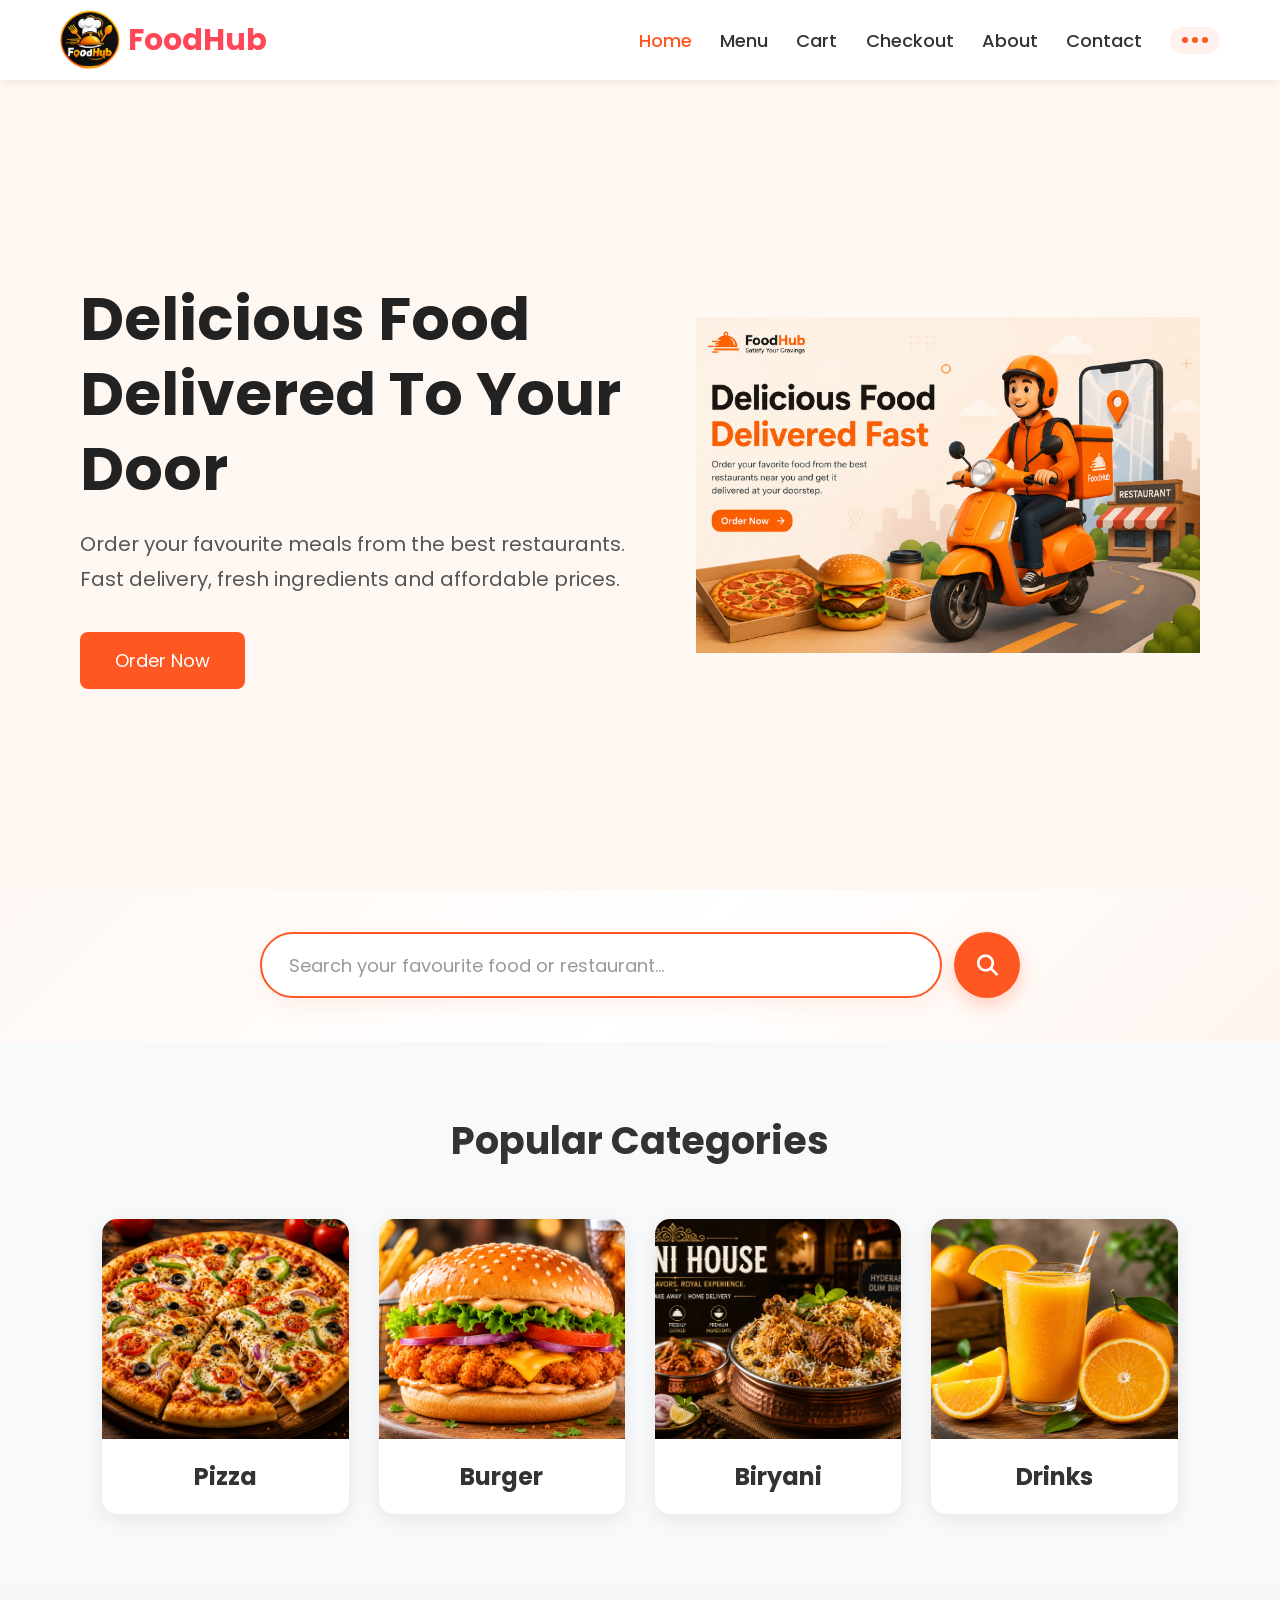
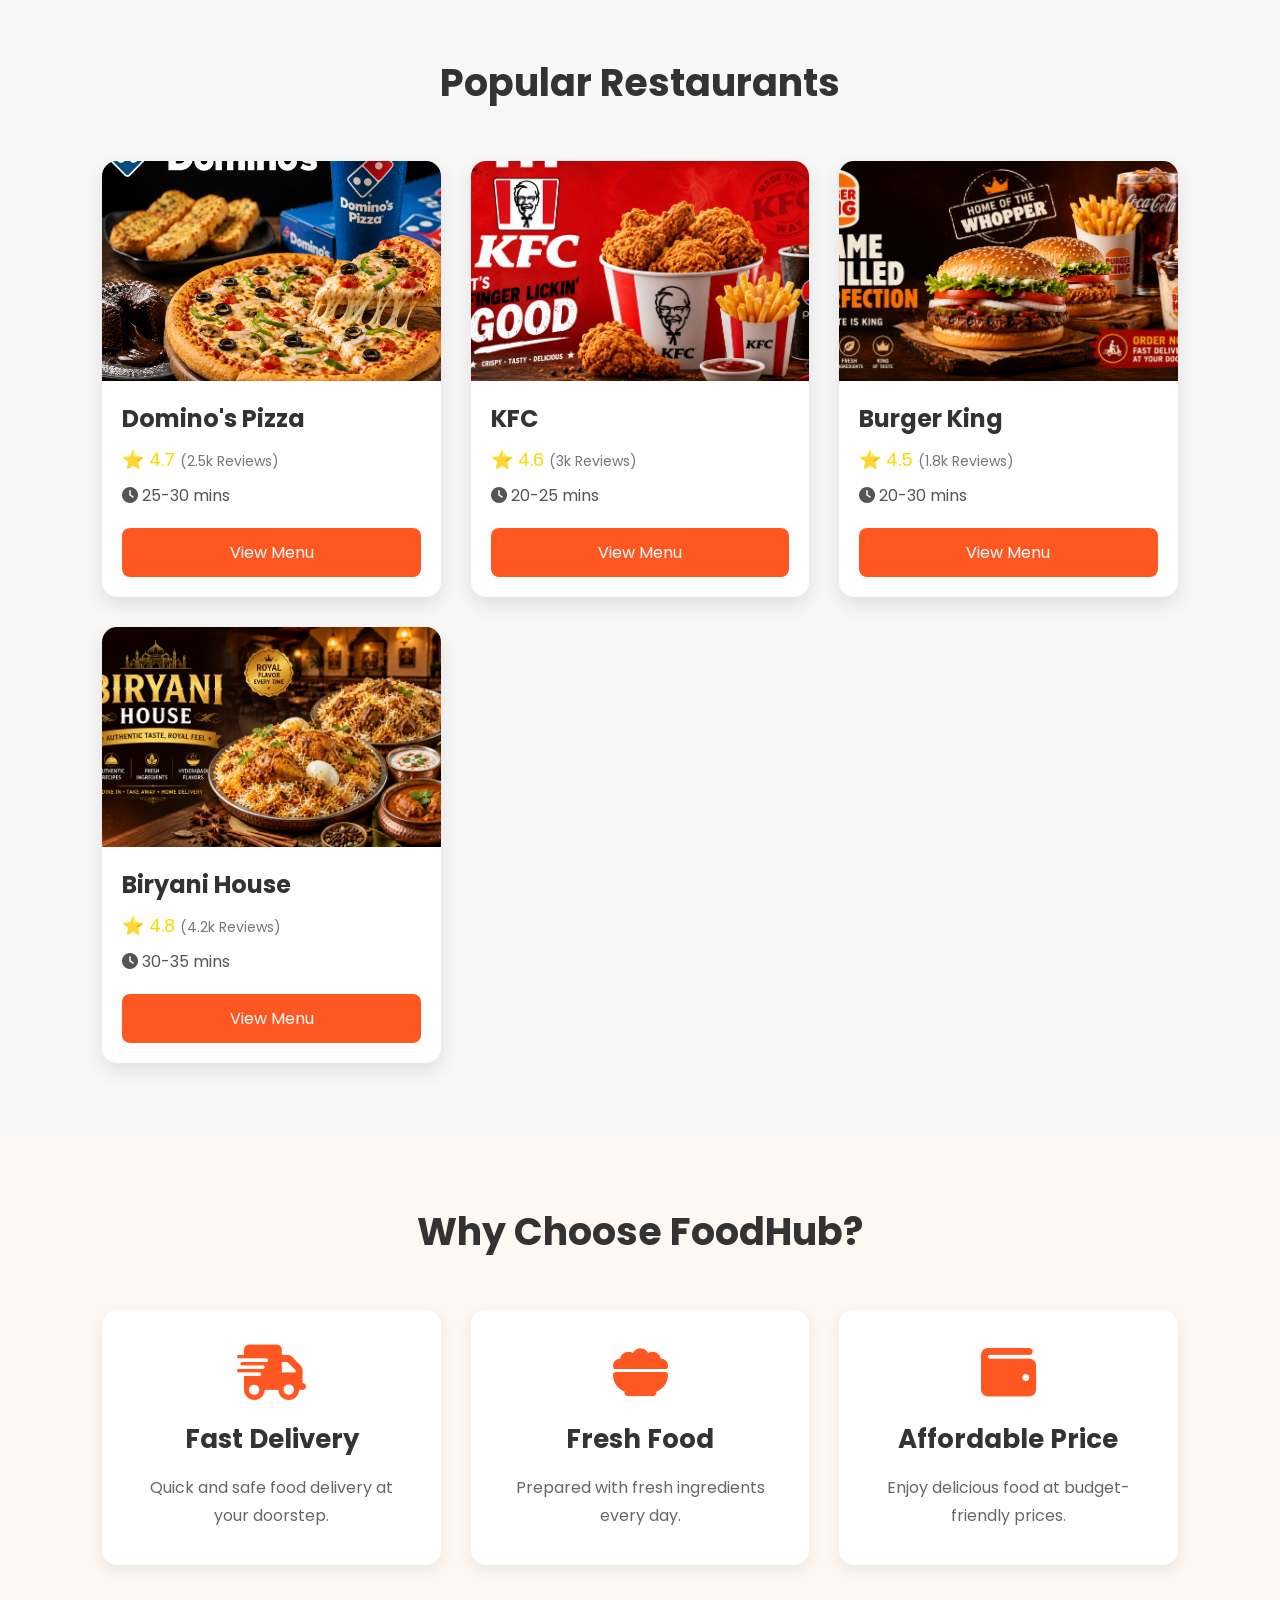
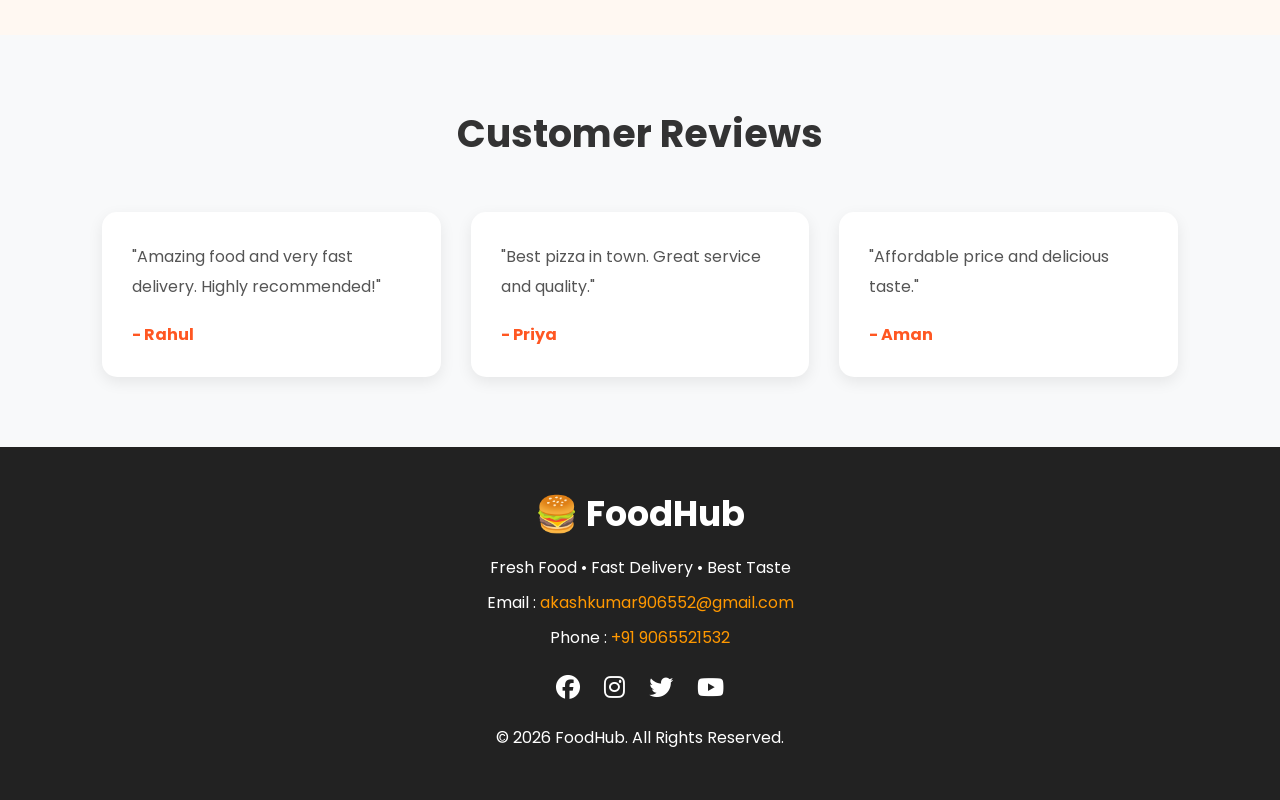
==== index.html @ b84cb470 "Update logo section in navbar with image and link" ====
<!DOCTYPE html>
<html lang="en">

<head>
    <link rel="icon" type="image/png" href="indexImage/foodhub.png">
    <meta charset="UTF-8">
    <meta name="viewport" content="width=device-width, initial-scale=1.0">
    <title>FoodHub | Food Booking Website</title>

    <!-- CSS -->
    <link rel="stylesheet" href="style.css">

    <!-- Font Awesome -->
    <link rel="stylesheet" href="https://cdnjs.cloudflare.com/ajax/libs/font-awesome/6.5.2/css/all.min.css">
</head>

<body>

    <!-- ================= NAVBAR ================= -->

    <header>

        <nav id="navbar" class="auth-pending" aria-busy="true">

             <div class="logo">
                <a href="index.html" style="display: flex; align-items: center; text-decoration: none; gap: 8px;">
                    <img src="indexImage/foodhub.png" alt="FoodHub Logo" style="height: 60px; width: auto;">
                    <h2 style="margin: 0; color: #ff4757;">FoodHub</h2>
                </a>
            </div>

            <ul class="nav-links">
                <li><a href="index.html" class="active">Home</a></li>
                <li><a href="menu.html">Menu</a></li>
                <li><a href="cart.html">Cart</a></li>
                <li><a href="checkout.html">Checkout</a></li>
                <li><a href="about.html">About</a></li>
                <li><a href="contact.html">Contact</a></li>
                <li id="nav-signup" class="auth-nav-item"><a href="signup.html" class="signup-btn">Signup</a></li>
                <li id="nav-login" class="auth-nav-item"><a href="login.html" class="login-btn">login</a></li>
                <li id="nav-profile" class="auth-nav-item" style="display: none;">
                    <a href="profile.html" class="nav-profile-icon">
                        <img src="https://cdn-icons-png.flaticon.com/512/3135/3135715.png" alt="User Profile">
                    </a>
                </li>
                <li class="auth-nav-loader" aria-label="Checking login status"><span></span><span></span><span></span></li>
            </ul>

        </nav>

    </header>

    <!-- ================= HERO SECTION ================= -->

    <section id="hero">

        <div class="hero-text">

            <h1>Delicious Food <br> Delivered To Your Door</h1>

            <p>
                Order your favourite meals from the best restaurants.
                Fast delivery, fresh ingredients and affordable prices.
            </p>

            <a href="menu.html" class="btn">Order Now</a>

        </div>

        <div class="hero-image">

            <img src="indexImage/hero.png" alt="Food Image">

        </div>

    </section>

    <!-- ================= SEARCH ================= -->

    <section class="menu-search home-menu-search">

        <div class="search-box home-search-box">

            <input type="text" id="searchBox" placeholder="Search your favourite food or restaurant..."
                autocomplete="off" aria-label="Search food or restaurant">

            <button id="searchBtn" type="button" aria-label="Search">
                <i class="fa-solid fa-search"></i>
            </button>

        </div>

        <div id="homeSearchResults" class="home-search-results" aria-live="polite"></div>

    </section>

    <!-- ================= CATEGORIES ================= -->

    <section id="category">

        <h2>Popular Categories</h2>

        <div class="category-container">

            <div class="card">
                <img src="indexImage/pizza.png" alt="pizza image">
                <h3>Pizza</h3>
            </div>

            <div class="card">
                <img src="indexImage/burger.png" alt="">
                <h3>Burger</h3>
            </div>

            <div class="card">
                <img src="indexImage/resbiryani.png" alt="biryani">
                <h3>Biryani</h3>
            </div>

            <div class="card">
                <img src="indexImage/juice.png" alt="juice image">
                <h3>Drinks</h3>
            </div>

        </div>

    </section>

    <!-- ================= POPULAR RESTAURANTS ================= -->

    <!-- ================= POPULAR RESTAURANTS ================= -->

    <section id="restaurants">

        <h2>Popular Restaurants</h2>

        <div class="restaurant-container">

            <!-- Restaurant 1 -->
            <div class="restaurant-card">

                <img src="indexImage/dominos-resturent.png" alt="Domino's Pizza">

                <div class="restaurant-info">

                    <h3>Domino's Pizza</h3>

                    <p class="rating">
                        ⭐ 4.7 <span>(2.5k Reviews)</span>
                    </p>

                    <p class="time">
                        <i class="fa-solid fa-clock"></i>
                        25-30 mins
                    </p>

                    <button onclick="location.href='dominos.html'">
                        View Menu
                    </button>

                </div>

            </div>

            <!-- Restaurant 2 -->
            <div class="restaurant-card">

                <img src="kfc/kfc-banner.png" alt="KFC">

                <div class="restaurant-info">

                    <h3>KFC</h3>

                    <p class="rating">
                        ⭐ 4.6 <span>(3k Reviews)</span>
                    </p>

                    <p class="time">
                        <i class="fa-solid fa-clock"></i>
                        20-25 mins
                    </p>

                    <button onclick="location.href='kfc.html'">
                        View Menu
                    </button>

                </div>

            </div>

            <!-- Restaurant 3 -->
            <div class="restaurant-card">

                <img src="burgerking/burgerKing-banner.png" alt="Burger King">

                <div class="restaurant-info">

                    <h3>Burger King</h3>

                    <p class="rating">
                        ⭐ 4.5 <span>(1.8k Reviews)</span>
                    </p>

                    <p class="time">
                        <i class="fa-solid fa-clock"></i>
                        20-30 mins
                    </p>

                    <button onclick="location.href='burgerking.html'">
                        View Menu
                    </button>

                </div>

            </div>

            <!-- Restaurant 4 -->
            <div class="restaurant-card">

                <img src="biryanihouse/biryani-banner.png" alt="Biryani House">

                <div class="restaurant-info">

                    <h3>Biryani House</h3>

                    <p class="rating">
                        ⭐ 4.8 <span>(4.2k Reviews)</span>
                    </p>

                    <p class="time">
                        <i class="fa-solid fa-clock"></i>
                        30-35 mins
                    </p>

                    <button onclick="location.href='biryani.html'">
                        View Menu
                    </button>

                </div>

            </div>

        </div>

    </section>
    <!-- ================= WHY CHOOSE US ================= -->

    <section id="why-us">

        <h2>Why Choose FoodHub?</h2>

        <div class="why-container">

            <div class="why-box">

                <i class="fa-solid fa-truck-fast"></i>

                <h3>Fast Delivery</h3>

                <p>Quick and safe food delivery at your doorstep.</p>

            </div>

            <div class="why-box">

                <i class="fa-solid fa-bowl-food"></i>

                <h3>Fresh Food</h3>

                <p>Prepared with fresh ingredients every day.</p>

            </div>

            <div class="why-box">

                <i class="fa-solid fa-wallet"></i>

                <h3>Affordable Price</h3>

                <p>Enjoy delicious food at budget-friendly prices.</p>

            </div>

        </div>

    </section>

    <!-- ================= REVIEWS ================= -->

    <section id="reviews">

        <h2>Customer Reviews</h2>

        <div class="review-container">

            <div class="review">

                <p>
                    "Amazing food and very fast delivery.
                    Highly recommended!"
                </p>

                <h4>- Rahul</h4>

            </div>

            <div class="review">

                <p>
                    "Best pizza in town. Great service and quality."
                </p>

                <h4>- Priya</h4>

            </div>

            <div class="review">

                <p>
                    "Affordable price and delicious taste."
                </p>

                <h4>- Aman</h4>

            </div>

        </div>

    </section>

    <!-- ================= FOOTER ================= -->

    <footer>

        <div class="footer-content">

            <h2>🍔 FoodHub</h2>

            <p>Fresh Food • Fast Delivery • Best Taste</p>

            <p>
                Email :
                <a href="mailto:akashkumar906552@gmail.com">
                    akashkumar906552@gmail.com
                </a>
            </p>

            <p>
                Phone :
                <a href="tel:+919065521532">
                    +91 9065521532
                </a>
            </p>

            <div class="social">

                <a href="#"><i class="fab fa-facebook"></i></a>

                <a href="#"><i class="fab fa-instagram"></i></a>

                <a href="#"><i class="fab fa-twitter"></i></a>

                <a href="#"><i class="fab fa-youtube"></i></a>

            </div>

            <p>© 2026 FoodHub. All Rights Reserved.</p>

        </div>

    </footer>

    <script src="toast.js"></script>
    <script type="module" src="cart-manager.js"></script>
    <script src="script.js"></script>
    <script type="module" src="navbar.js"></script>

    <script src="bottom-nav.js"></script>
</body>

</html>
---- style.css ----
/* part1 */

/* ===========================
   GOOGLE FONT
=========================== */

@import url('https://fonts.googleapis.com/css2?family=Poppins:wght@300;400;500;600;700&display=swap');

/* ===========================
   RESET
=========================== */

*{
    margin:0;
    padding:0;
    box-sizing:border-box;
    font-family:'Poppins',sans-serif;
}

html{
    scroll-behavior:smooth;
}

body{
    background:#f8f9fa;
    color:#333;
}

/* ===========================
   LINKS
=========================== */

a{
    text-decoration:none;
    color:inherit;
}

ul{
    list-style:none;
}

/* ===========================
   NAVBAR
=========================== */

#navbar{
    width:100%;
    height:80px;
    background:#ffffff;
    display:flex;
    justify-content:space-between;
    align-items:center;
    padding:0 60px;
    box-shadow:0 2px 10px rgba(0,0,0,.08);
    position:sticky;
    top:0;
    z-index:999;
}

/* Prevent Login/Signup from flashing before Firebase restores the user session. */
#navbar.auth-pending .auth-nav-item{
    display:none;
}

.auth-nav-loader {
    display: none;
    align-items: center;
    gap: 4px;
    min-width: 45px;
    padding: 10px 12px;
    border-radius: 999px;
    background: #fff1eb;
}

#navbar.auth-pending .auth-nav-loader { display: flex; }

.auth-nav-loader span {
    width: 6px;
    height: 6px;
    border-radius: 50%;
    background: #ff5722;
    animation: loadingDot 1s infinite ease-in-out;
}

.auth-nav-loader span:nth-child(2) { animation-delay: .15s; }
.auth-nav-loader span:nth-child(3) { animation-delay: .3s; }

@keyframes loadingDot {
    0%, 100% { transform: translateY(0); opacity: .45; }
    50% { transform: translateY(-4px); opacity: 1; }
}

.logo h2{
    color:#ff5722;
    font-size:30px;
}

.nav-links{
    display:flex;
    gap:35px;
}

.nav-links li a{
    color:#333;
    font-size:18px;
    font-weight:500;
    transition:.3s;
}

.nav-links li a:hover,
.nav-links li a.active{
    color:#ff5722;
}

/* ===========================
   HERO SECTION
=========================== */

#hero{
    width:100%;
    min-height:90vh;
    display:flex;
    justify-content:space-between;
    align-items:center;
    padding:80px;
    background:#fff8f2;
}

.hero-text{
    width:50%;
}

.hero-text h1{
    font-size:60px;
    line-height:75px;
    color:#222;
    margin-bottom:20px;
}

.hero-text p{
    font-size:20px;
    color:#555;
    line-height:35px;
    margin-bottom:35px;
}

.btn{
display:inline-block;
background:#ff5722;
color:#fff;
padding:15px 35px;
border-radius:8px;
font-size:18px;
transition:.3s;
}

.btn:hover{
background:#e64a19;
transform:translateY(-2px);
}

.hero-image{
width:45%;
text-align:center;
}

.hero-image img{
    width:100%;
    max-width:550px;
}

/* ===========================
   SEARCH
=========================== */

.home-search-results {
    width: min(94%, 980px);
    margin: 20px auto 0;
    display: grid;
    grid-template-columns: repeat(auto-fit, minmax(220px, 1fr));
    gap: 16px;
    text-align: left;
}

.home-search-result {
    display: flex;
    align-items: center;
    min-height: 112px;
    gap: 14px;
    padding: 12px;
    background: #fff;
    border: 1px solid #f1e4df;
    border-radius: 16px;
    color: #222;
    text-decoration: none;
    box-shadow: 0 8px 22px rgba(61, 32, 21, 0.08);
    transition: transform 0.25s ease, box-shadow 0.25s ease, border-color 0.25s ease;
}

.home-search-result:hover { border-color: #ff5722; transform: translateY(-4px); box-shadow: 0 14px 28px rgba(255, 87, 34, 0.16); }

.search-result-image {
    width: 84px;
    height: 84px;
    flex: 0 0 84px;
    overflow: hidden;
    border-radius: 13px;
    background: #fff2ed;
}

.home-search-result img {
    width: 100%;
    height: 100%;
    object-fit: cover;
    transition: transform 0.25s ease;
}

.home-search-result:hover img { transform: scale(1.08); }
.home-search-result span { display: grid; gap: 5px; min-width: 0; }
.home-search-result small { color: #e64a19; font-size: 12px; font-weight: 700; text-transform: uppercase; letter-spacing: 0.4px; }
.home-search-result strong { font-size: 17px; }
.home-search-result em { color: #777; font-size: 13px; font-style: normal; }
.home-search-result em i { color: #ff5722; margin-left: 3px; }
.no-search-result { grid-column: 1 / -1; padding: 22px; color: #777; text-align: center; background: #fff; border-radius: 14px; box-shadow: 0 8px 22px rgba(61, 32, 21, 0.08); }

@media (max-width: 700px) {
    .home-search-results { grid-template-columns: 1fr; }
}

/* ===========================
   CATEGORY
=========================== */

#category{
    padding:70px 8%;
}

#category h2{
    text-align:center;
    font-size:38px;
    margin-bottom:50px;
}

.category-container{
    display:grid;
    grid-template-columns:repeat(auto-fit,minmax(220px,1fr));
    gap:30px;
}

.card{
    background:#fff;
    border-radius:15px;
    overflow:hidden;
    text-align:center;
    box-shadow:0 5px 20px rgba(0,0,0,.08);
    transition:.3s;
}

.card:hover{
    transform:translateY(-10px);
}

.card img{
    width:100%;
    height:220px;
    object-fit:cover;
}

.card h3{
    padding:20px;
    font-size:24px;
}


/* ===========================
   WHY CHOOSE US
=========================== */

#why-us{
    padding:70px 8%;
    background:#fff8f2;
}

#why-us h2{
    text-align:center;
    font-size:38px;
    margin-bottom:50px;
}

.why-container{
    display:grid;
    grid-template-columns:repeat(auto-fit,minmax(250px,1fr));
    gap:30px;
}

.why-box{
    background:#fff;
    padding:35px;
    border-radius:15px;
    text-align:center;
    box-shadow:0 5px 15px rgba(0,0,0,.08);
}

.why-box i{
    font-size:55px;
    color:#ff5722;
    margin-bottom:20px;
}

.why-box h3{
    margin-bottom:15px;
    font-size:26px;
}

.why-box p{
    color:#666;
    line-height:28px;
}

/* ===========================
   REVIEWS
=========================== */

#reviews{
    padding:70px 8%;
}

#reviews h2{
    text-align:center;
    font-size:38px;
    margin-bottom:50px;
}

.review-container{
    display:grid;
    grid-template-columns:repeat(auto-fit,minmax(280px,1fr));
    gap:30px;
}

.review{
    background:#fff;
    padding:30px;
    border-radius:15px;
    box-shadow:0 5px 15px rgba(0,0,0,.08);
}

.review p{
    line-height:30px;
    color:#555;
}

.review h4{
    margin-top:20px;
    color:#ff5722;
}

/* ===========================
   FOOTER
=========================== */

footer{
    background:#222;
    color:#fff;
    padding:40px 20px;
    text-align:center;
}

.footer-content h2{
    font-size:35px;
    margin-bottom:15px;
}

.footer-content p{
    margin:10px 0;
}

.footer-content a{
    color:#ff9800;
}

.social{
    margin:20px 0;
}

.social a{
    margin:0 10px;
    font-size:24px;
    color:#fff;
    transition:.3s;
}

.social a:hover{
color:#ff5722;
transform:scale(1.1);
}

/* part2 */

/* ===================================================
   PART 2 CSS
   MENU PAGE + CART PAGE
===================================================*/





/* ===========================
   CART HEADER
=========================== */

.cart-header{
    padding:80px 20px;
    background:#fff3e0;
    text-align:center;
}

.cart-header h1{
    font-size:45px;
    color:#ff5722;
}

.cart-header p{
    margin-top:15px;
    font-size:18px;
    color:#555;
}

/* ===========================
   CART TABLE
=========================== */

.cart-section{
    padding:60px 8%;
    overflow-x:auto;
}

table{
    width:100%;
    border-collapse:collapse;
    background:#fff;
    box-shadow:0 5px 15px rgba(0,0,0,.1);
}

table th{
    background:#ff5722;
    color:#fff;
    padding:18px;
    font-size:18px;
}

table td{
    padding:18px;
    text-align:center;
    border-bottom:1px solid #ddd;
}

table input{
    width:70px;
    padding:8px;
    text-align:center;
}

table button{
    padding:8px 18px;
    border:none;
    background:red;
    color:#fff;
    border-radius:5px;
    cursor:pointer;
}

table button:hover{
background:#cc0000;
transform:scale(1.03);
}

/* ===========================
   BILL SUMMARY
=========================== */

.bill-summary{
    width:400px;
    max-width:90%;
    margin:40px auto;
    background:#fff;
    padding:30px;
    border-radius:12px;
    box-shadow:0 5px 15px rgba(0,0,0,.1);
}

.bill-summary h2{
    text-align:center;
    margin-bottom:20px;
    color:#ff5722;
}

.bill-summary p{
    display:flex;
    justify-content:space-between;
    margin:15px 0;
    font-size:18px;
}

.bill-summary h3{
    margin:20px 0;
    text-align:center;
    color:#222;
}

.checkout-btn{
    width:100%;
    padding:15px;
    border:none;
    background:#28a745;
    color:#fff;
    border-radius:8px;
    font-size:18px;
    cursor:pointer;
}

.checkout-btn:hover{
background:#218838;
transform:translateY(-2px);
}

/* ===========================
   RECOMMENDED
=========================== */

.recommended{
    padding:70px 8%;
    background:#fff;
}

.recommended h2{
    text-align:center;
    margin-bottom:40px;
    font-size:38px;
}

.recommend-container{
    display:grid;
    grid-template-columns:repeat(auto-fit,minmax(250px,1fr));
    gap:30px;
}

/* ===========================
   COMMON BUTTON STYLE
=========================== */

button{
    transition:0.3s;
}

button:hover{
    transform:scale(1.05);
}

/* ===========================
   COMMON IMAGE STYLE
=========================== */

img{
    max-width:100%;
    display:block;
}

/* ===========================
   PRICE COLOR
=========================== */

.price{
    color:#ff5722;
    font-size:22px;
    font-weight:bold;
}

/* ===========================
   SECTION GAP
=========================== */

section{
    width:100%;
}

/* part3 */

/* ===================================================
   PART 3 CSS
   ABOUT PAGE + CONTACT PAGE
===================================================*/

/* ===========================
   ABOUT HEADER
=========================== */

.about-header{
    width:100%;
    padding:80px 20px;
    text-align:center;
    background:#fff3e0;
}

.about-header h1{
    font-size:50px;
    color:#ff5722;
    margin-bottom:15px;
}

.about-header p{
    font-size:20px;
    color:#555;
}

/* ===========================
   ABOUT SECTION
=========================== */

.about-container{
    width:90%;
    margin:auto;
    padding:70px 0;
    display:flex;
    justify-content:space-between;
    align-items:center;
    gap:50px;
    flex-wrap:wrap;
}

.about-image{
    flex:1;
}

.about-image img{
    width:100%;
    border-radius:15px;
    box-shadow:0 5px 20px rgba(0,0,0,.15);
}

.about-text{
    flex:1;
}

.about-text h2{
    font-size:40px;
    color:#ff5722;
    margin-bottom:20px;
}

.about-text p{
    font-size:18px;
    line-height:30px;
    color:#555;
    margin-bottom:20px;
}

/* ===========================
   MISSION
=========================== */

.mission{
    background:#fff8f2;
    padding:70px 10%;
    text-align:center;
}

.mission h2{
    font-size:40px;
    color:#ff5722;
    margin-bottom:20px;
}

.mission p{
    max-width:900px;
    margin:auto;
    font-size:18px;
    line-height:30px;
    color:#555;
}

/* ===========================
   TEAM
=========================== */

.team{
    padding:75px 7%;
    text-align:center;
    background:linear-gradient(135deg, #fff8f5 0%, #ffffff 55%, #fff3ed 100%);
}

.team h2{
    font-size:38px;
    color:#ff5722;
    margin-bottom:35px;
}

#team{
    max-width:1500px;
    margin:0 auto;
    display:flex;
    align-items:stretch;
    justify-content:center;
    gap:28px;
    overflow-x:auto;
    padding:8px 4px 18px;
    scroll-snap-type:x mandatory;
    scrollbar-width:thin;
    scrollbar-color:#ffb39c transparent;
}

#team::-webkit-scrollbar{ height:7px; }
#team::-webkit-scrollbar-thumb{ background:#ffb39c; border-radius:20px; }

.team-card{
    width:auto;
    min-width:0;
    max-width:345px;
    flex:1 1 250px;
    margin:0;
    background:#fff;
    border:1px solid #f5e7e2;
    border-radius:20px;
    padding:30px 24px;
    box-shadow:0 10px 25px rgba(86, 44, 27, .10);
    scroll-snap-align:start;
}

.team-card img{
    width:150px;
    height:150px;
    border-radius:50%;
    object-fit:cover;
    margin:0 auto 18px;
    border:4px solid #fff4ef;
    box-shadow:0 7px 16px rgba(255, 87, 34, .18);
}

.team-card h3{
    font-size:20px;
    margin-bottom:8px;
    color:#222;
}

.team-card p{
    color:#666;
    margin:6px 0;
    font-size:14px;
    line-height:1.45;
}

.team-card p:last-child{ color:#ff5722; font-weight:600; }
.team-card:hover{ transform:translateY(-8px); border-color:#ffb39c; box-shadow:0 16px 32px rgba(255, 87, 34, .17); }

@media (max-width:768px){
    .team{ padding:55px 18px; }
    .team h2{ font-size:30px; text-align:left; margin-bottom:22px; }
    #team{ justify-content:flex-start; gap:16px; padding-bottom:14px; }
    .team-card{ width:250px; min-width:250px; flex:0 0 250px; padding:24px 20px; }
    .team-card img{ width:135px; height:135px; }
}

/* ===========================
   STATS
=========================== */

.stats{
    background:#ff5722;
    color:#fff;
    padding:60px 8%;
    display:grid;
    grid-template-columns:repeat(auto-fit,minmax(200px,1fr));
    gap:30px;
    text-align:center;
}

.stat-box h2{
    font-size:42px;
    margin-bottom:10px;
}

.stat-box p{
    font-size:18px;
}

/* ===========================
   CONTACT CONTAINER
=========================== */

.contact-container{
    width:90%;
    margin:auto;
    padding:70px 0;
    display:flex;
    justify-content:space-between;
    gap:50px;
    flex-wrap:wrap;
}

.contact-form,
.contact-info{
    flex:1;
    min-width:320px;
    background:#fff;
    padding:35px;
    border-radius:15px;
    box-shadow:0 5px 15px rgba(0,0,0,.1);
}

.contact-form h2,
.contact-info h2{
    color:#ff5722;
    margin-bottom:25px;
}

/* ===========================
   CONTACT FORM
=========================== */

.contact-form input,
.contact-form textarea{
    width:100%;
    padding:15px;
    margin-bottom:20px;
    border:1px solid #ccc;
    border-radius:8px;
    outline:none;
    font-size:16px;
}

.contact-form textarea{
    resize:none;
}

.contact-form button{
    width:100%;
    padding:15px;
    border:none;
    background:#ff5722;
    color:#fff;
    border-radius:8px;
    cursor:pointer;
    font-size:18px;
}

.contact-form button:hover{
background:#e64a19;
transform:translateY(-2px);
}

/* ===========================
   CONTACT INFO
=========================== */

.contact-info p{
    margin:18px 0;
    font-size:18px;
    color:#555;
}

.contact-info i{
    color:#ff5722;
    margin-right:10px;
    font-size:20px;
}

.contact-info a{
    color:#333;
}

.contact-info a:hover{
    color:#ff5722;
}

/* ===========================
   CONTACT SOCIAL ICONS
=========================== */

.social-icons{
    margin-top:30px;
}

.social-icons a{
    display:inline-block;
    width:45px;
    height:45px;
    line-height:45px;
    text-align:center;
    margin-right:12px;
    background:#ff5722;
    color:#fff;
    border-radius:50%;
    transition:.3s;
}

.social-icons a:hover{
    background:#e64a19;
    transform:translateY(-3px);
}

/* part4 */

/* ==========================================
   PART 4 CSS
   LOGIN • SIGNUP • RESPONSIVE DESIGN
========================================== */

/* ===========================
   LOGIN & SIGNUP SECTION
=========================== */

.login-section,
.signup-section{
    width:100%;
    min-height:90vh;
    display:flex;
    justify-content:center;
    align-items:center;
    background:#fff8f2;
    padding:60px 20px;
}

.login-box,
.signup-box{
    width:420px;
    max-width:100%;
    background:#ffffff;
    padding:40px;
    border-radius:15px;
    box-shadow:0 8px 20px rgba(0,0,0,0.1);
}

.login-box h1,
.signup-box h1{
    text-align:center;
    color:#ff5722;
    margin-bottom:10px;
}

.login-box p,
.signup-box p{
    text-align:center;
    color:#666;
    margin-bottom:25px;
}

/* ===========================
   FORM INPUTS
=========================== */

.login-box input,
.signup-box input{
    width:100%;
    padding:14px;
    margin-bottom:18px;
    border:1px solid #ccc;
    border-radius:8px;
    outline:none;
    font-size:16px;
}

.login-box input:focus,
.signup-box input:focus{
border-color:#ff5722;
box-shadow:0 0 5px rgba(255,87,34,.20);
}

/* ===========================
   BUTTONS
=========================== */

.login-box button,
.signup-box button{
    width:100%;
    padding:14px;
    border:none;
    background:#ff5722;
    color:#fff;
    font-size:17px;
    border-radius:8px;
    cursor:pointer;
    transition:.3s;
}

.login-box button:hover,
.signup-box button:hover{
background:#e64a19;
transform:translateY(-2px);
}

/* ===========================
   LINKS
=========================== */

.login-links,
.signup-links{
    text-align:center;
    margin-top:20px;
}

.login-links a,
.signup-links a{
    color:#ff5722;
    font-weight:600;
}

.login-links p,
.signup-links p{
    margin-top:15px;
}

/* ===========================
   SOCIAL LOGIN
=========================== */

.social-login,
.social-signup{
    margin-top:20px;
}

.social-login button,
.social-signup button{
    margin-top:12px;
    background:#f1f1f1;
    color:#333;
    border:1px solid #ddd;
}

.social-login button:hover,
.social-signup button:hover{
background:#e5e5e5;
transform:translateY(-2px);
}

.social-login i,
.social-signup i{
    margin-right:10px;
}

/* ===========================
   HORIZONTAL LINE
=========================== */

hr{
    margin:25px 0;
    border:1px solid #eee;
}

/* ===========================
   RESPONSIVE TABLET
=========================== */

@media (max-width:992px){

    #navbar{
        padding:20px;
        flex-direction:column;
        height:auto;
    }

    .nav-links{
        margin-top:15px;
        flex-wrap:wrap;
        justify-content:center;
        gap:20px;
    }

    #hero{
        flex-direction:column;
        text-align:center;
        padding:50px 20px;
    }

    .hero-text,
    .hero-image{
        width:100%;
    }

    .hero-text h1{
        font-size:42px;
        line-height:55px;
    }

    .hero-image{
        margin-top:40px;
    }

    .about-container,
    .contact-container{
        flex-direction:column;
    }

    .bill-summary{
        width:90%;
    }

}

/* ===========================
   RESPONSIVE MOBILE
=========================== */

@media (max-width:768px){

    .logo h2{
        font-size:28px;
    }

    .nav-links{
        flex-direction:column;
        align-items:center;
        gap:12px;
    }

    .hero-text h1{
        font-size:34px;
        line-height:45px;
    }

    .hero-text p{
        font-size:17px;
    }

    .menu-search input{
        width:90%;
    }

    .food-container,
    .category-container,
    .menu-container,
    .recommend-container,
    .review-container,
    .why-container,
    .stats{
        grid-template-columns:1fr;
    }

    table{
        font-size:14px;
    }

    .login-box,
    .signup-box{
        padding:25px;
    }

}

/* ===========================
   SMALL MOBILE
=========================== */

@media (max-width:480px){

    .hero-text h1{
        font-size:28px;
        line-height:38px;
    }

    .btn{
        padding:12px 24px;
        font-size:16px;
    }

    .food-card img,
    .menu-card img,
    .card img{
        height:180px;
    }

    .footer-content h2{
        font-size:28px;
    }

    .footer-content p{
        font-size:14px;
    }

    .login-box,
    .signup-box{
        width:100%;
    }

}

/* ===========================
   SMOOTH ANIMATION
=========================== */

.food-card,
.menu-card,
.card,
.review,
.why-box,
.team-card{
    transition:all .3s ease;
}

/* ===========================
   SCROLLBAR
=========================== */

::-webkit-scrollbar{
    width:10px;
}

::-webkit-scrollbar-track{
    background:#f1f1f1;
}

::-webkit-scrollbar-thumb{
    background:#ff5722;
    border-radius:10px;
}

::-webkit-scrollbar-thumb:hover{
    background:#e64a19;
}

/* popular resturent section */


/* ================= POPULAR RESTAURANTS ================= */

#restaurants{

    padding:70px 8%;
    background:#f8f8f8;

}

#restaurants h2{

    text-align:center;
    font-size:38px;
    margin-bottom:50px;
    color:#333;

}

.restaurant-container{

    display:grid;
    grid-template-columns:repeat(auto-fit,minmax(260px,1fr));
    gap:30px;

}


.restaurant-card{

    background:#fff;
    border-radius:15px;
    overflow:hidden;
    box-shadow:0 8px 20px rgba(0,0,0,.1);
    transition:.3s;

}

.restaurant-card:hover{
transform:translateY(-10px);
}

.restaurant-card img{

    width:100%;
    height:220px;
    object-fit:cover;

}

.restaurant-info{

    padding:20px;

}

.restaurant-info h3{

    margin-bottom:10px;
    font-size:24px;

}

.rating span{

    color:#777;
    font-size:14px;

}

.time{

    color:#555;
    margin-bottom:20px;

}

.restaurant-info button{

    width:100%;
    padding:12px;
    border:none;
    background:#ff5722;
    color:#fff;
    font-size:16px;
    border-radius:8px;
    cursor:pointer;
    transition:.3s;

}

.restaurant-info button:hover{

    background:#e64a19;

}
/* rating */

.rating{

color:#FFD700;
font-size:18px;
margin:10px 0;

}

/* resturent section */

/* =====================================================
   RESTAURANT PAGE CSS
=====================================================*/

/* Restaurant Banner */

.restaurant-header{
    position:relative;
    width:100%;
    height:430px;
    overflow:hidden;
}

.restaurant-header img{
    width:100%;
    height:100%;
    object-fit:cover;
}

.restaurant-header::before{
    content:"";
    position:absolute;
    inset:0;
    background:rgba(0,0,0,.45);
}

.restaurant-details{
    position:absolute;
    left:8%;
    bottom:45px;
    z-index:2;
    color:#fff;
}

.restaurant-details h1{
    font-size:48px;
    margin-bottom:12px;
}

.restaurant-details p{
    font-size:20px;
    margin:8px 0;
}

.restaurant-details i{
    color:#ffcc00;
}

/* Food Menu */

.menu-container{
    width:90%;
    margin:70px auto;
    display:grid;
    grid-template-columns:repeat(auto-fit,minmax(280px,1fr));
    gap:35px;
}

/* Food Card */

.menu-card{
    background:#fff;
    border-radius:18px;
    overflow:hidden;
    text-align:center;
    box-shadow:0 8px 25px rgba(0,0,0,.12);
    transition:.35s;
}

.menu-card:hover{
    transform:translateY(-10px);
    box-shadow:0 18px 35px rgba(0,0,0,.18);
}

.menu-card img{
    width:100%;
    height:240px;
    object-fit:cover;
}

.menu-card h3{
    margin-top:20px;
    font-size:25px;
    color:#222;
}

.menu-card p{
    color:#666;
    margin:12px 18px;
    line-height:25px;
}

.menu-card .rating{
    color:#ff9800;
    font-size:18px;
    font-weight:600;
    margin:10px 0;
}



.menu-card h4{
    color:#ff5722;
    font-size:26px;
    margin:15px 0;
}

.menu-card button{
    width:85%;
    padding:14px;
    margin-bottom:25px;
    border:none;
    border-radius:10px;
    background:#ff5722;
    color:#fff;
    font-size:17px;
    cursor:pointer;
    transition:.3s;
}

.menu-card button:hover{
background:#e64a19;
transform:translateY(-2px);
}

/* Responsive */

@media(max-width:768px){

    .restaurant-header{
        height:300px;
    }

    .restaurant-details{
        left:20px;
        bottom:20px;
    }

    .restaurant-details h1{
        font-size:34px;
    }

    .restaurant-details p{
        font-size:16px;
    }

    .menu-container{
        width:95%;
        grid-template-columns:1fr;
    }

    .menu-card img{
        height:220px;
    }

}

/* ===============================
   CHECKOUT PAGE
=============================== */

.checkout-header{

    text-align:center;

    padding:50px 20px;

    background:#ffefe6;

}

.checkout-header h1{

    font-size:40px;

    color:#ff5722;

    margin-bottom:10px;

}

.checkout-header p{

    font-size:18px;

    color:#555;

}

.checkout-container{

    width:90%;

    max-width:1200px;

    margin:40px auto;

    display:flex;

    gap:30px;

    align-items:flex-start;

    justify-content:space-between;

    flex-wrap:wrap;

}

.checkout-form{

    flex:2;

    background:#fff;

    padding:30px;

    border-radius:15px;

    box-shadow:0 5px 15px rgba(0,0,0,0.1);

}

.checkout-form h2{

    color:#ff5722;

    margin-bottom:20px;

}

.checkout-form input,

.checkout-form textarea{

    width:100%;

    padding:12px;

    margin-bottom:15px;

    border:1px solid #ccc;

    border-radius:8px;

    font-size:16px;

    outline:none;

}

.checkout-form textarea{

    resize:none;

}

.checkout-form input:focus,

.checkout-form textarea:focus{

    border-color:#ff5722;

}

.checkout-form h3{

    margin:20px 0 10px;

    color:#333;

}

.checkout-form label{

    display:block;

    margin-bottom:10px;

    font-size:16px;

    cursor:pointer;

}

.checkout-form input[type="radio"]{

    width:auto;

    margin-right:8px;

}

.checkout-form button{

    width:100%;

    background:#ff5722;

    color:white;

    border:none;

    padding:15px;

    border-radius:8px;

    font-size:18px;

    cursor:pointer;

    transition:.3s;

    margin-top:20px;

}

.checkout-form button:hover{

    background:#e64a19;

}

.order-summary{

    flex:1;

    background:#fff;

    padding:25px;

    border-radius:15px;

    box-shadow:0 5px 15px rgba(0,0,0,0.1);

    position:sticky;

    top:100px;

}

.order-summary h2{

    color:#ff5722;

    margin-bottom:20px;

}

#orderItems p{

    display:flex;

    justify-content:space-between;

    margin:12px 0;

    font-size:16px;

    border-bottom:1px dashed #ddd;

    padding-bottom:8px;

}

.delivery-fee{

    display:flex;

    justify-content:space-between;

    margin:14px 0;

    color:#555;

    font-size:16px;

    font-weight:600;

}

#grandTotal{

    margin-top:20px;

    color:#ff5722;

    font-size:24px;

    text-align:right;

}

@media(max-width:768px){

.checkout-container{

    flex-direction:column;

}

.order-summary{

    position:static;

    width:100%;

}

.checkout-form{

    width:100%;

}

}

/* login and signup section */

.signup-btn{

    background:#ff5722;
    color:#fff !important;
    padding:10px 22px;
    border-radius:30px;
    font-weight:bold;
    transition:.3s;

}

.signup-btn:hover{

    background:#e64a19;

}

.login-btn{

    border:2px solid #ff5722;
    color:#ff5722 !important;
    padding:10px 22px;
    border-radius:30px;
    font-weight:bold;
    transition:.3s;

}

.login-btn:hover{

    background:#ff5722;
    color:#fff !important;

}

/* =========================================================
   FOODHUB MENU PAGE
   RESTAURANT-WISE MENU DESIGN
   ========================================================= */
/* =========================
   MENU HEADER
========================= */

.menu-header {
    width: 100%;
    padding: 50px 7% 35px;
    text-align: center;
    background: #f8f9fa;
}

.menu-header h1 {
    font-size: 42px;
    color: #222;
    margin-bottom: 10px;
}

.menu-header p {
    font-size: 18px;
    color: #555;
    margin-bottom: 25px;
}


/* =========================
   SEARCH BOX
========================= */

.search-box {
    width: 450px;
    max-width: 100%;
    margin: 0 auto;

    display: flex;
    align-items: center;
    justify-content: center;
    gap: 8px;
}

.search-box input {
    width: 100%;
    flex: 1;
    height: 50px;

    padding: 0 20px;

    border: 2px solid #ff5722;
    border-radius: 30px;

    outline: none;

    font-size: 15px;
    background: #fff;
}

.search-box input::placeholder {
    color: #999;
}

.search-box input:focus {
    box-shadow: 0 0 8px rgba(255, 87, 34, 0.20);
}

.search-box button {
    flex-shrink: 0;

    width: 50px;
    height: 50px;

    border: none;
    border-radius: 50%;

    background: #ff5722;
    color: #fff;

    font-size: 18px;
    cursor: pointer;

    transition: 0.3s;
}

.search-box button:hover {
    background: #e64a19;
    transform: scale(1.05);
}

/* Home page search gets a larger, more prominent presentation. */
.home-menu-search {
    padding: 42px 20px 24px;
    background: linear-gradient(135deg, #fff8f4 0%, #fff 52%, #fff5ef 100%);
}

.home-menu-search .home-search-box {
    width: min(94%, 760px);
    gap: 12px;
}

.home-menu-search .search-box input {
    height: 66px;
    padding: 0 27px;
    border-width: 2px;
    border-radius: 34px;
    font-size: 18px;
    box-shadow: 0 8px 20px rgba(255, 87, 34, 0.08);
}

.home-menu-search .search-box button {
    width: 66px;
    height: 66px;
    font-size: 21px;
    box-shadow: 0 8px 18px rgba(255, 87, 34, 0.25);
}

.menu-search-status {
    width: min(90%, 760px);
    margin: 18px auto 0;
    padding: 12px 16px;
    border-radius: 12px;
    text-align: center;
    font-weight: 600;
}

.menu-search-status:empty { display: none; }
.menu-search-status.has-results { color: #a63c1e; background: #fff1eb; }
.menu-search-status.no-results { color: #7b5b51; background: #fff8f4; }

/* =========================================================
   RESTAURANT SECTION
   ========================================================= */

.restaurant-section {
    width: 100%;
    padding: 60px 7%;
    background: #f8f8f8;
}

.restaurant-section:nth-of-type(odd) {
    background: #fff;
}


/* =========================================================
   RESTAURANT BANNER
   ========================================================= */

.restaurant-banner {
    position: relative;
    width: 100%;
    height: 280px;
    overflow: hidden;
    border-radius: 18px;
    margin-bottom: 35px;
    box-shadow: 0 8px 25px rgba(0, 0, 0, 0.15);
}

.restaurant-banner img {
    width: 100%;
    height: 100%;
    display: block;
    object-fit: cover;
}


/* Dark overlay */

.restaurant-banner::after {
    content: "";
    position: absolute;
    top: 0;
    left: 0;
    width: 100%;
    height: 100%;

    background: linear-gradient(
        to right,
        rgba(0, 0, 0, 0.75),
        rgba(0, 0, 0, 0.30),
        rgba(0, 0, 0, 0.05)
    );

    z-index: 1;
}


/* =========================================================
   RESTAURANT INFORMATION
   ========================================================= */

.restaurant-banner .restaurant-info {
    position: absolute;

    left: 45px;
    bottom: 35px;

    z-index: 2;

    padding: 0;
}

.restaurant-banner .restaurant-info h2 {
    color: #fff;
    font-size: 38px;
    margin: 0 0 8px;
    font-weight: 700;
}

.restaurant-banner .restaurant-info p {
    color: #fff;
    font-size: 16px;
    margin: 0;
}


/* =========================================================
   RESTAURANT MENU TITLE
   ========================================================= */

.restaurant-menu-title {
    text-align: center;

    color: #222;

    font-size: 30px;

    margin: 10px 0 35px;

    position: relative;
}

.restaurant-menu-title::after {
    content: "";

    display: block;

    width: 70px;
    height: 4px;

    margin: 10px auto 0;

    background: #ff5722;

    border-radius: 10px;
}


/* =========================================================
   FOOD CONTAINER
   ========================================================= */

.food-container {
    width: 100%;

    display: grid;

    grid-template-columns:
        repeat(auto-fit, minmax(210px, 1fr));

    gap: 25px;
}


/* =========================================================
   FOOD CARD
   ========================================================= */

.food-card {
    background: #fff;

    border-radius: 14px;

    overflow: hidden;

    text-align: center;

    box-shadow:
        0 5px 18px rgba(0, 0, 0, 0.10);

    transition: 0.3s ease;

    padding-bottom: 15px;
}

.food-card:hover {
    transform: translateY(-7px);

    box-shadow:
        0 12px 28px rgba(0, 0, 0, 0.16);
}


/* =========================================================
   FOOD IMAGE
   ========================================================= */

.food-card img {
    width: 100%;
    height: 190px;

    object-fit: cover;

    display: block;
}


/* =========================================================
   FOOD NAME
   ========================================================= */

.food-card h3 {
    color: #222;

    font-size: 18px;

    margin: 15px 10px 7px;
}


/* =========================================================
   FOOD DESCRIPTION
   ========================================================= */

.food-card p {
    color: #777;

    font-size: 13px;

    line-height: 19px;

    min-height: 38px;

    margin: 0 12px 8px;
}

/* Keep filtered food cards compact and centered instead of stretching across the page. */
.restaurant-section.is-searching .food-container {
    grid-template-columns: repeat(auto-fit, minmax(220px, 280px));
    justify-content: center;
}

.food-card .rating {
    color: #ff9800;
    font-size: 16px;
    font-weight: 600;
    margin: 8px 0;
}


/* =========================================================
   PRICE
   ========================================================= */

.food-card .price {
    display: block;

    color: #ff5722;

    font-size: 19px;

    font-weight: 700;

    margin: 10px 0;
}


/* =========================================================
   ADD TO CART
   ========================================================= */

.food-card .add-to-cart {
    width: 88%;

    padding: 11px 15px;

    border: none;

    border-radius: 7px;

    background: #ff5722;

    color: #fff;

    font-size: 14px;

    font-weight: 600;

    cursor: pointer;

    transition: 0.3s;
}

.food-card .add-to-cart:hover {
background: #e64a19;
transform: translateY(-1px);
}


/* =========================================================
   RESTAURANT SEPARATOR
   ========================================================= */

.restaurant-section + .restaurant-section {
    border-top: 1px solid #eee;
}


/* =========================================================
   TABLET
   ========================================================= */

@media (max-width: 900px) {

    .restaurant-section {
        padding: 50px 5%;
    }

    .restaurant-banner {
        height: 250px;
    }

    .restaurant-banner .restaurant-info {
        left: 30px;
        bottom: 25px;
    }

    .restaurant-banner .restaurant-info h2 {
        font-size: 32px;
    }

    .food-container {
        grid-template-columns: repeat(2, 1fr);
        gap: 18px;
    }

}


/* =========================================================
   MOBILE
   ========================================================= */

@media (max-width: 600px) {

    .menu-header {
        padding: 40px 15px 20px;
    }

    .menu-header h1 {
        font-size: 30px;
    }

    .menu-header p {
        font-size: 14px;
    }

    .menu-search {
        padding: 15px 15px 30px;
    }

    .search-box {
        width: 100%;
    }

    .restaurant-section {
        padding: 40px 15px;
    }

    .restaurant-banner {
        height: 210px;
        border-radius: 12px;
    }

    .restaurant-banner .restaurant-info {
        left: 20px;
        bottom: 20px;
    }

    .restaurant-banner .restaurant-info h2 {
        font-size: 25px;
    }

    .restaurant-banner .restaurant-info p {
        font-size: 13px;
    }

    .restaurant-menu-title {
        font-size: 25px;
        margin-bottom: 25px;
    }

    .food-container {
        grid-template-columns: 1fr 1fr;
        gap: 12px;
    }

    .food-card {
        border-radius: 10px;
    }

    .food-card img {
        height: 140px;
    }

    .food-card h3 {
        font-size: 15px;
    }

    .food-card p {
        font-size: 11px;
        line-height: 16px;
    }

    .food-card .price {
        font-size: 17px;
    }

    .food-card .add-to-cart {
        font-size: 12px;
        padding: 9px;
    }

}


/* =========================================================
   VERY SMALL MOBILE
   ========================================================= */

@media (max-width: 400px) {

    .food-container {
        grid-template-columns: 1fr;
    }

    .food-card img {
        height: 200px;
    }

    .restaurant-banner {
        height: 190px;
    }

}

/* =========================================================
   RESPONSIVE FINISH — PHONE, TABLET & LAPTOP
   ========================================================= */

:root { --page-padding: clamp(18px, 6vw, 80px); }

body { overflow-x: hidden; }

button, .btn, a { -webkit-tap-highlight-color: transparent; }

button:focus-visible, a:focus-visible, input:focus-visible, textarea:focus-visible {
    outline: 3px solid rgba(255, 87, 34, .35);
    outline-offset: 3px;
}

.menu-toggle {
    display: none;
    width: 44px;
    height: 44px;
    align-items: center;
    justify-content: center;
    border: 0;
    border-radius: 10px;
    background: #fff1eb;
    color: #ff5722;
    font-size: 21px;
    cursor: pointer;
}

#navbar { padding-inline: clamp(20px, 5vw, 60px); }
.nav-links { gap: clamp(14px, 2.2vw, 35px); }
.nav-links li a { white-space: nowrap; }

@media (max-width: 1050px) and (min-width: 761px) {
    #navbar { padding-inline: 24px; }
    .logo h2 { font-size: 25px; }
    .nav-links { gap: 14px; }
    .nav-links li a { font-size: 15px; }
    .signup-btn, .login-btn { padding: 8px 13px; }
}

@media (max-width: 760px) {
    #navbar {
        height: 68px;
        min-height: 68px;
        padding: 0 16px;
        flex-direction: row;
        position: sticky;
    }

    .logo h2 { font-size: 23px; }
    .menu-toggle { display: inline-flex; }

    .nav-links {
        display: none;
        position: absolute;
        top: calc(100% + 8px);
        left: 12px;
        right: 12px;
        margin: 0;
        padding: 10px;
        flex-direction: column;
        align-items: stretch;
        gap: 2px;
        background: #fff;
        border: 1px solid #f2e4df;
        border-radius: 14px;
        box-shadow: 0 14px 28px rgba(48, 28, 20, .16);
    }

    #navbar.is-open .nav-links { display: flex; }
    .nav-links li a { display: block; padding: 11px 13px; font-size: 15px; border-radius: 8px; }
    .nav-links li a:hover, .nav-links li a.active { background: #fff1eb; }
    .signup-btn, .login-btn { display: block; text-align: center; padding: 11px 13px; }

    #hero { min-height: auto; padding: 42px var(--page-padding) 50px; gap: 26px; }
    .hero-text h1 { font-size: clamp(31px, 9vw, 40px); line-height: 1.16; }
    .hero-text p { font-size: 16px; line-height: 1.7; }
    .hero-image { margin-top: 0; }
    .hero-image img { max-width: 390px; margin: 0 auto; }

    #category, #restaurants, #why-us, #reviews, .recommended { padding: 48px var(--page-padding); }
    #category h2, #restaurants h2, #why-us h2, #reviews h2, .recommended h2 { font-size: 29px; margin-bottom: 28px; }
    .category-container { grid-template-columns: repeat(2, minmax(0, 1fr)); gap: 14px; }
    .card img { height: 145px; }
    .card h3 { padding: 14px 8px; font-size: 18px; }
    .restaurant-container { gap: 18px; }
    .restaurant-card img { height: 190px; }
    .restaurant-info { padding: 17px; }
    .restaurant-info h3 { font-size: 20px; }
    .restaurant-info button { font-size: 17px; }
    .why-box, .review { padding: 24px 20px; }
    .why-box h3 { font-size: 22px; }

    .about-header, .cart-header { padding: 44px 18px; }
    .about-header h1, .cart-header h1, .checkout-header h1 { font-size: 32px; }
    .about-header p, .cart-header p, .checkout-header p { font-size: 16px; }
    .about-container, .contact-container { width: 100%; padding: 45px 18px; gap: 28px; }
    .about-text h2, .mission h2 { font-size: 30px; }
    .about-text p, .mission p { font-size: 16px; line-height: 1.75; }
    .mission { padding: 48px 18px; }
    .contact-form, .contact-info { min-width: 0; width: 100%; padding: 24px 18px; }
    .cart-section { padding: 35px 14px; }
    .cart-section table { min-width: 620px; }
    .bill-summary { max-width: calc(100% - 28px); padding: 24px 18px; }
    .checkout-container { width: calc(100% - 28px); margin: 28px auto; gap: 20px; }
    .checkout-form, .order-summary { padding: 22px 18px; }
    .login-section, .signup-section { min-height: calc(100vh - 68px); padding: 32px 16px; }
    .login-box, .signup-box { padding: 28px 20px; border-radius: 14px; }
    footer { padding: 34px 18px; }
}

@media (max-width: 380px) {
    .category-container, .food-container { grid-template-columns: 1fr; }
    .card img { height: 190px; }
    .food-card img { height: 200px; }
}

/* profile section */

/* ==============================================
   PROFESSIONAL PROFILE DASHBOARD CSS
============================================== */

.profile-dashboard {
    display: flex;
    max-width: 1200px;
    margin: 50px auto;
    padding: 0 20px;
    gap: 30px;
    align-items: flex-start;
}

/* SIDEBAR STYLING */
.profile-sidebar {
    background: #fff;
    width: 300px;
    border-radius: 12px;
    box-shadow: 0 5px 20px rgba(0, 0, 0, 0.05);
    padding: 30px 20px;
    text-align: center;
}

.user-avatar img {
    width: 100px;
    height: 100px;
    border-radius: 50%;
    object-fit: cover;
    margin-bottom: 15px;
    border: 3px solid #ff5722;
    padding: 3px;
}

.user-avatar h3 {
    font-size: 20px;
    color: #333;
    margin-bottom: 5px;
}

.user-avatar p {
    font-size: 14px;
    color: #777;
    margin-bottom: 25px;
}

.profile-menu {
    list-style: none;
    padding: 0;
    text-align: left;
}

.profile-menu li {
    margin-bottom: 10px;
}

.profile-menu li a {
    display: block;
    padding: 12px 15px;
    color: #555;
    text-decoration: none;
    font-size: 16px;
    border-radius: 8px;
    transition: 0.3s ease;
}

.profile-menu li a i {
    width: 25px;
    color: #ff5722;
}

.profile-menu li a:hover, 
.profile-menu li a.active {
    background: #fff3f0;
    color: #ff5722;
    font-weight: 600;
}

/* MAIN CONTENT STYLING */
.profile-content {
    background: #fff;
    flex: 1;
    border-radius: 12px;
    box-shadow: 0 5px 20px rgba(0, 0, 0, 0.05);
    padding: 40px;
}

.content-header {
    display: flex;
    justify-content: space-between;
    align-items: center;
}

.content-header h2 {
    font-size: 24px;
    color: #333;
}

.edit-btn {
    background: transparent;
    border: 2px solid #ff5722;
    color: #ff5722;
    padding: 8px 20px;
    border-radius: 6px;
    cursor: pointer;
    font-size: 15px;
    font-weight: 600;
    transition: 0.3s;
}

.edit-btn:hover {
    background: #ff5722;
    color: #fff;
}

.divider {
    border: 0;
    height: 1px;
    background: #eee;
    margin: 20px 0 30px;
}

/* FORM GRID */
.profile-form {
    display: grid;
    grid-template-columns: 1fr 1fr;
    gap: 25px;
}

.input-group {
    display: flex;
    flex-direction: column;
}

.input-group label {
    font-size: 14px;
    color: #555;
    margin-bottom: 8px;
    font-weight: 600;
}

.input-group input {
    padding: 12px 15px;
    border: 1px solid #ddd;
    border-radius: 8px;
    font-size: 15px;
    color: #333;
    background: #f9f9f9;
    outline: none;
    transition: 0.3s;
}

.input-group input:focus {
    border-color: #ff5722;
}

.save-action {
    margin-top: 30px;
    text-align: right;
}

.save-btn {
    background: #ff5722;
    color: #fff;
    border: none;
    padding: 12px 30px;
    border-radius: 8px;
    font-size: 16px;
    font-weight: 600;
    cursor: pointer;
    transition: 0.3s;
}

.save-btn:hover {
    background: #e64a19;
}

/* RESPONSIVE DESIGN FOR MOBILE */
@media (max-width: 768px) {
    .profile-dashboard {
        flex-direction: column;
    }
    .profile-sidebar {
        width: 100%;
    }
    .profile-form {
        grid-template-columns: 1fr;
    }
}

/* ==============================================
   NAVBAR PROFILE CIRCLE ICON
============================================== */

.nav-profile-icon {
    display: flex;
    align-items: center;
    justify-content: center;
    padding: 0; /* Extra space hatane ke liye */
    margin-left: 10px;
}

.nav-profile-icon img {
    width: 45px; /* Circle ka size */
    height: 45px;
    border-radius: 50%; /* Ye code image ko Circle banata hai */
    object-fit: cover;
    border: 2px solid #ff5722; /* Orange border (FoodHub theme) */
    transition: all 0.3s ease;
    cursor: pointer;
}

.nav-profile-icon img:hover {
    transform: scale(1.1); /* Hover karne par thoda bada aur pop hoga */
    box-shadow: 0 4px 8px rgba(255, 87, 34, 0.3);
}
/* ==============================================
   PROFILE TABS & ORDER HISTORY CSS
============================================== */

/* Orders List Styling */
.order-card {
    display: flex;
    justify-content: space-between;
    align-items: center;
    background: #f9f9f9;
    padding: 15px 20px;
    border-radius: 8px;
    border-left: 5px solid #ff5722;
    margin-bottom: 15px;
    box-shadow: 0 2px 5px rgba(0,0,0,0.05);
}

.order-details h4 {
    color: #333;
    margin-bottom: 5px;
}

.order-details p {
    font-size: 14px;
    color: #666;
}

.order-date {
    font-size: 12px;
    color: #999;
}

.order-price {
    text-align: right;
}

.order-price h4 {
    font-size: 18px;
    color: #ff5722;
}

.status.delivered {
    font-size: 12px;
    color: #28a745;
    font-weight: bold;
}


/* Checkout Saved Address Checkbox */
.saved-address-container {
    margin-bottom: 20px; 
    display: flex; 
    align-items: center; 
    gap: 10px; 
    background: #fff3ed; 
    padding: 10px; 
    border-radius: 5px;
}

.saved-address-checkbox {
    width: 20px; 
    height: 20px; 
    cursor: pointer;
}

.saved-address-label {
    margin: 0; 
    cursor: pointer; 
    color: #ff5722; 
    font-weight: 600;
}


/* ========================================= */
/* ADDRESS TEXTAREA PROFESSIONAL STYLING     */
/* ========================================= */

textarea#editAddress {
    width: 100%;
    padding: 14px 16px;
    border: 1.5px solid #d1d5db;
    border-radius: 8px;
    background-color: #f9fafb;
    font-family: inherit;
    font-size: 15px;
    color: #333;
    line-height: 1.5;
    resize: vertical; /* Isse box sirf upar-neeche khinchega, left-right nahi */
    transition: all 0.3s ease;
    box-sizing: border-box;
    margin-top: 5px;
}

/* Jab user box ke andar click karega (Focus State) */
textarea#editAddress:focus {
    outline: none;
    border-color: #ff5722; /* FoodHub Orange Theme */
    background-color: #ffffff;
    box-shadow: 0 0 0 3px rgba(255, 87, 34, 0.15);
}

/* Placeholder text ka color thoda soft karne ke liye */
textarea#editAddress::placeholder {
    color: #9ca3af;
}

/* ========================================= */
/* MULTI-STEP SIGNUP FORM STYLES             */
/* ========================================= */

.form-step {
    animation: slideIn 0.4s ease-in-out;
}

@keyframes slideIn {
    from { opacity: 0; transform: translateX(20px); }
    to { opacity: 1; transform: translateX(0); }
}

.btn-secondary {
    background: #f1f1f1;
    color: #333;
    border: 1px solid #ccc;
    padding: 12px;
    border-radius: 5px;
    cursor: pointer;
    font-weight: bold;
    font-size: 16px;
    transition: 0.3s;
}

.btn-secondary:hover {
    background: #e2e2e2;
}

.btn-primary {
    background: #ff5722; /* FoodHub Orange */
    color: white;
    border: none;
    padding: 12px;
    border-radius: 5px;
    cursor: pointer;
    font-weight: bold;
    font-size: 16px;
    transition: 0.3s;
}

.btn-primary:hover {
    background: #e64a19;
}

/* ==============================================
   PROFILE PAGE ENHANCEMENTS
============================================== */

.profile-dashboard {
    max-width: 1280px;
    gap: 32px;
}

.profile-sidebar {
    position: sticky;
    top: 105px;
    overflow: hidden;
    border: 1px solid #f3e5df;
    box-shadow: 0 14px 34px rgba(73, 42, 28, 0.09);
}

.account-label,
.section-eyebrow {
    display: inline-flex;
    align-items: center;
    gap: 6px;
    color: #e64a19;
    font-size: 11px;
    font-weight: 700;
    letter-spacing: 0.8px;
    text-transform: uppercase;
}

.account-label {
    margin-bottom: 16px;
    padding: 6px 10px;
    border-radius: 999px;
    background: #fff1eb;
}

.user-avatar img {
    width: 112px;
    height: 112px;
    margin-bottom: 12px;
    box-shadow: 0 8px 18px rgba(255, 87, 34, 0.16);
}

.user-avatar h3 { font-size: 21px; }

.profile-menu {
    padding-top: 18px;
    border-top: 1px solid #f0e6e2;
}

.profile-menu li { margin-bottom: 8px; }

.logout-btn {
    width: 100%;
    padding: 12px 15px;
    border: 1px solid #efb0a1;
    border-radius: 8px;
    background: #fff;
    color: #d84326;
    cursor: pointer;
    font: inherit;
    font-size: 16px;
    text-align: left;
    transition: background .2s ease, color .2s ease, border-color .2s ease;
}

.logout-btn i { width: 25px; }
.logout-btn:hover { background: #fff1ed; border-color: #ff5722; color: #c7371f; }

.profile-content {
    border: 1px solid #f3e5df;
    box-shadow: 0 14px 34px rgba(73, 42, 28, 0.09);
}

.profile-welcome {
    display: flex;
    justify-content: space-between;
    align-items: center;
    gap: 24px;
    margin: -40px -40px 38px;
    padding: 34px 40px;
    color: #fff;
    background: linear-gradient(120deg, #ff5722, #f97346);
}

.profile-welcome .section-eyebrow { color: #fff1eb; }
.profile-welcome h1 { margin: 7px 0 8px; font-size: clamp(27px, 3vw, 35px); line-height: 1.18; }
.profile-welcome p { margin: 0; color: #fff7f4; }

.browse-menu-btn {
    flex: 0 0 auto;
    padding: 12px 16px;
    border-radius: 9px;
    background: #fff;
    color: #e64a19;
    font-weight: 700;
    box-shadow: 0 6px 14px rgba(101, 35, 17, 0.18);
}

.browse-menu-btn:hover { color: #c63c22; transform: translateY(-2px); }

.content-header h2,
.address-card-heading h2 {
    margin: 5px 0 0;
    color: #2b2928;
    font-size: 23px;
}

.content-header h2 i,
.address-card-heading h2 i { color: #ff5722; margin-right: 7px; }

.saved-address-card {
    margin: 38px 0;
    padding: 25px;
    border: 1px solid #f3dfd8;
    border-radius: 14px;
    background: #fffaf8;
}

.address-card-heading {
    display: flex;
    align-items: center;
    justify-content: space-between;
    gap: 16px;
}

.address-edit-btn {
    padding: 9px 13px;
    border: 1px solid #ff5722;
    border-radius: 8px;
    background: transparent;
    color: #e64a19;
    cursor: pointer;
    font: inherit;
    font-size: 14px;
    font-weight: 700;
}

.address-edit-btn:hover { background: #ff5722; color: #fff; }

.saved-address-summary {
    display: flex;
    align-items: flex-start;
    gap: 13px;
    margin-top: 20px;
    color: #6b625e;
}

.saved-address-summary > i {
    padding: 11px;
    border-radius: 50%;
    background: #ffe5dc;
    color: #ff5722;
}

.saved-address-summary p { margin: 3px 0 0; line-height: 1.55; }
.saved-address-summary strong { color: #302b29; }
.saved-address-summary small { display: block; margin-top: 7px; color: #766c67; }
.saved-address-summary small i { color: #ff5722; margin-right: 4px; }

.orders-heading { margin-top: 5px; }

.order-card {
    padding: 19px 20px;
    border: 1px solid #f0e5e1;
    border-left: 5px solid #ff5722;
    border-radius: 12px;
    background: #fff;
    box-shadow: 0 5px 15px rgba(71, 38, 24, 0.06);
    transition: transform .2s ease, box-shadow .2s ease;
}

.order-card:hover { transform: translateY(-3px); box-shadow: 0 12px 24px rgba(71, 38, 24, 0.1); }
.order-number { color: #4b423e; font-size: 13px; font-weight: 700; letter-spacing: .35px; }
.order-details p { margin: 8px 0; line-height: 1.5; }
.order-date { display: inline-flex; align-items: center; gap: 5px; }
.order-price h4 { margin: 0 0 8px; font-size: 20px; }

.status {
    display: inline-block;
    padding: 5px 9px;
    border-radius: 999px;
    font-size: 12px;
    font-weight: 700;
}

.status.confirmed { color: #1267ba; background: #e8f3ff; }
.status.pending { color: #9b5c00; background: #fff3d8; }
.status.delivered { color: #19743a; background: #e6f7ec; }
.status.cancelled { color: #bd2e20; background: #ffebe8; }

.empty-orders {
    padding: 38px 22px;
    border: 1px dashed #efc8bc;
    border-radius: 13px;
    text-align: center;
    background: #fffaf8;
}

.empty-orders > i { color: #ff5722; font-size: 32px; }
.empty-orders h3 { margin: 12px 0 7px; color: #332e2b; }
.empty-orders p { margin: 0 0 18px; color: #746a65; }
.empty-orders a { display: inline-block; padding: 10px 14px; border-radius: 8px; background: #ff5722; color: #fff; font-weight: 700; }
.empty-orders a:hover { background: #e64a19; }
.orders-error { padding: 15px; color: #b5311e; background: #fff1ee; border-radius: 8px; }

@media (max-width: 768px) {
    .profile-dashboard { margin: 28px auto; padding: 0 14px; gap: 20px; }
    .profile-sidebar { position: static; padding: 25px 18px; }
    .profile-content { padding: 26px 18px; }
    .profile-welcome { align-items: flex-start; flex-direction: column; margin: -26px -18px 28px; padding: 28px 18px; }
    .profile-welcome h1 { font-size: 28px; }
    .address-card-heading { align-items: flex-start; flex-direction: column; }
    .saved-address-card { margin: 30px 0; padding: 20px 17px; }
    .order-card { align-items: flex-start; flex-direction: column; gap: 14px; }
    .order-price { text-align: left; }
}

/* Compact profile photo controls */
.profile-sidebar {
    width: 310px;
    padding: 26px 18px 18px;
}

.account-label { margin-bottom: 13px; }

.user-avatar img {
    width: 118px;
    height: 118px;
    margin-bottom: 10px;
}

.user-avatar p { margin-bottom: 18px; overflow-wrap: anywhere; }

.photo-actions {
    display: grid;
    grid-template-columns: 1.35fr 1fr;
    gap: 9px;
    margin: 0 0 18px;
}

.upload-photo-btn,
.remove-photo-btn {
    display: inline-flex;
    align-items: center;
    justify-content: center;
    gap: 7px;
    min-height: 42px;
    padding: 9px 10px;
    border-radius: 8px;
    cursor: pointer;
    font: inherit;
    font-size: 13px;
    font-weight: 700;
    transition: transform .2s ease, background .2s ease, color .2s ease, border-color .2s ease;
}

.upload-photo-btn {
    border: 1px solid #ff5722;
    background: #ff5722;
    color: #fff;
}

.upload-photo-btn:hover { background: #e64a19; transform: translateY(-1px); }

.remove-photo-btn {
    border: 1px solid #efc4b9;
    background: #fff;
    color: #c74b35;
}

.remove-photo-btn:hover { border-color: #e56b53; background: #fff1ed; transform: translateY(-1px); }

@media (max-width: 768px) {
    .profile-sidebar { width: 100%; }
    .photo-actions { max-width: 310px; margin-inline: auto; }
}

/* ==============================================
   MOBILE BOTTOM NAVIGATION
============================================== */

.mobile-bottom-nav {
    display: none;
}

@media (max-width: 760px) {
    body { padding-bottom: 82px; }

    .mobile-bottom-nav {
        position: fixed;
        right: 10px;
        bottom: max(10px, env(safe-area-inset-bottom));
        left: 10px;
        z-index: 1200;
        display: grid;
        grid-template-columns: repeat(4, 1fr);
        align-items: center;
        min-height: 64px;
        padding: 6px;
        border: 1px solid #f0ddd6;
        border-radius: 18px;
        background: rgba(255, 255, 255, .96);
        box-shadow: 0 10px 28px rgba(63, 34, 24, .18);
        backdrop-filter: blur(12px);
    }

    .mobile-bottom-nav a {
        position: relative;
        display: flex;
        flex-direction: column;
        align-items: center;
        justify-content: center;
        gap: 4px;
        min-height: 51px;
        border-radius: 12px;
        color: #756965;
        font-size: 11px;
        font-weight: 600;
    }

    .mobile-bottom-nav a i { font-size: 18px; }

    .mobile-bottom-nav a.active {
        color: #e64a19;
        background: #fff0ea;
    }

    .mobile-cart-count {
        position: absolute;
        top: 2px;
        right: calc(50% - 21px);
        min-width: 17px;
        height: 17px;
        padding: 0 4px;
        border: 2px solid #fff;
        border-radius: 999px;
        background: #ff5722;
        color: #fff;
        font-size: 10px;
        line-height: 13px;
        text-align: center;
    }
}

/* ==============================================
   PROFILE & ORDER SKELETON LOADERS
============================================== */

@keyframes skeletonShimmer {
    0% { background-position: 200% 0; }
    100% { background-position: -200% 0; }
}

.profile-loading #displayImage {
    opacity: .45;
    filter: grayscale(1);
}

.profile-loading #displayName,
.profile-loading #displayEmail,
.profile-loading #profileGreeting,
.profile-loading .profile-welcome p {
    display: inline-block;
    min-width: 120px;
    min-height: 15px;
    border-radius: 5px;
    color: transparent;
    background: linear-gradient(90deg, #f1e7e3 25%, #fff8f5 50%, #f1e7e3 75%);
    background-size: 200% 100%;
    animation: skeletonShimmer 1.25s infinite linear;
}

.profile-loading #displayName { min-width: 155px; min-height: 23px; }
.profile-loading #profileGreeting { min-width: 95px; min-height: 29px; vertical-align: bottom; }
.profile-loading .profile-welcome p { min-width: min(290px, 75vw); }

.profile-loading .input-group input,
.profile-loading .input-group textarea,
.profile-loading .saved-address-summary {
    color: transparent;
    border-color: #f1e4df;
    background: linear-gradient(90deg, #f5eeeb 25%, #fff 50%, #f5eeeb 75%);
    background-size: 200% 100%;
    animation: skeletonShimmer 1.25s infinite linear;
}

.profile-loading .saved-address-summary > * { visibility: hidden; }

.orders-skeleton {
    display: grid;
    gap: 14px;
}

.skeleton-order-card {
    display: grid;
    grid-template-columns: 1fr 85px;
    grid-template-rows: 14px 16px 12px;
    gap: 11px 24px;
    padding: 19px 20px;
    border: 1px solid #f0e5e1;
    border-left: 5px solid #ffe0d6;
    border-radius: 12px;
    background: #fff;
}

.skeleton-order-card span,
.skeleton-order-card b,
.skeleton-order-card small {
    display: block;
    border-radius: 5px;
    background: linear-gradient(90deg, #f2e9e5 25%, #fff8f5 50%, #f2e9e5 75%);
    background-size: 200% 100%;
    animation: skeletonShimmer 1.25s infinite linear;
}

.skeleton-order-card span { width: 45%; }
.skeleton-order-card b { grid-column: 1 / 2; width: 82%; }
.skeleton-order-card small { grid-column: 1 / 2; width: 30%; }

/* ==============================================
   TOAST NOTIFICATIONS, CART BADGE & ORDER SUCCESS
============================================== */
.toast-container {
    position: fixed;
    top: 88px;
    right: 20px;
    z-index: 3000;
    display: grid;
    gap: 10px;
    width: min(390px, calc(100vw - 32px));
}

.toast {
    display: grid;
    grid-template-columns: 22px 1fr 24px;
    align-items: center;
    gap: 11px;
    padding: 14px 13px 14px 16px;
    border: 1px solid #e7e0dc;
    border-left: 4px solid #3b9b62;
    border-radius: 12px;
    color: #36302d;
    background: rgba(255, 255, 255, .98);
    box-shadow: 0 14px 30px rgba(50, 30, 21, .16);
    font-size: 14px;
    font-weight: 600;
    animation: toastIn .24s ease-out;
}
.toast--success > i { color: #288c51; }
.toast--error { border-left-color: #d94a3a; }
.toast--error > i { color: #d94a3a; }
.toast--info { border-left-color: #e98b21; }
.toast--info > i { color: #e98b21; }
.toast button { border: 0; padding: 4px; color: #837772; background: transparent; cursor: pointer; }
.toast button:hover { color: #302a27; }
.toast.is-leaving { animation: toastOut .22s ease-in forwards; }
@keyframes toastIn { from { opacity: 0; transform: translateX(18px); } to { opacity: 1; transform: translateX(0); } }
@keyframes toastOut { to { opacity: 0; transform: translateX(18px); } }

.nav-links a[href="cart.html"] { position: relative; }
.cart-count {
    position: absolute;
    top: -11px;
    right: -17px;
    min-width: 18px;
    height: 18px;
    padding: 0 4px;
    border: 2px solid #fff;
    border-radius: 999px;
    color: #fff;
    background: #ff5722;
    font-size: 10px;
    font-weight: 800;
    line-height: 14px;
    text-align: center;
}

.order-success-page {
    display: grid;
    min-height: calc(100vh - 85px);
    padding: 58px 20px;
    place-items: center;
    background: radial-gradient(circle at 20% 15%, #fff0e9, transparent 33%), #fffaf7;
}
.order-success-card {
    width: min(680px, 100%);
    padding: 46px;
    border: 1px solid #f1e1db;
    border-radius: 22px;
    background: #fff;
    box-shadow: 0 20px 50px rgba(91, 46, 28, .12);
    text-align: center;
}
.success-icon { display: grid; width: 70px; height: 70px; margin: 0 auto 18px; border-radius: 50%; place-items: center; color: #fff; background: #2f9c5c; box-shadow: 0 10px 22px rgba(47, 156, 92, .24); font-size: 30px; }
.success-eyebrow { margin: 0; color: #2f8e55; font-size: 12px; font-weight: 800; letter-spacing: 1.1px; text-transform: uppercase; }
.order-success-card h1 { margin: 9px 0; color: #312b28; font-size: clamp(28px, 5vw, 39px); }
.success-copy { max-width: 440px; margin: 0 auto 30px; color: #776b65; line-height: 1.6; }
.success-details { display: grid; grid-template-columns: repeat(2, 1fr); overflow: hidden; margin: 0 0 18px; border: 1px solid #f0e4df; border-radius: 13px; text-align: left; }
.success-details div { padding: 16px 18px; border-bottom: 1px solid #f3e9e5; }
.success-details div:nth-child(odd) { border-right: 1px solid #f3e9e5; }
.success-details div:nth-last-child(-n+2) { border-bottom: 0; }
.success-details span, .success-address span { display: block; margin-bottom: 5px; color: #897c76; font-size: 12px; font-weight: 700; text-transform: uppercase; letter-spacing: .45px; }
.success-details strong, .success-address strong { color: #382f2b; font-size: 15px; overflow-wrap: anywhere; }
.success-address { display: flex; gap: 12px; padding: 17px; border-radius: 12px; color: #ef662f; background: #fff4ef; text-align: left; }
.success-address > i { margin-top: 3px; }
.success-actions { display: flex; justify-content: center; gap: 12px; margin-top: 28px; }
.success-primary, .success-secondary { display: inline-flex; align-items: center; justify-content: center; gap: 8px; min-height: 46px; padding: 0 18px; border-radius: 9px; font-weight: 700; }
.success-primary { color: #fff; background: #ff5722; }
.success-primary:hover { color: #fff; background: #e64a19; }
.success-secondary { border: 1px solid #f0c9bb; color: #d94b25; background: #fff; }
.success-secondary:hover { color: #be3e1e; background: #fff6f2; }

@media (max-width: 768px) {
    .skeleton-order-card { grid-template-columns: 1fr; }
    .toast-container { top: 14px; right: 16px; }
    .order-success-page { min-height: calc(100vh - 65px); padding: 28px 14px 98px; }
    .order-success-card { padding: 32px 20px; border-radius: 17px; }
    .success-actions { flex-direction: column; }
}
/* ========================================= */
/* FOODHUB ADMIN DASHBOARD STYLES            */
/* ========================================= */

.admin-dashboard-body { 
    background-color: #e9eff4; 
    display: flex; 
    height: 100vh; 
    overflow: hidden; 
    margin: 0; 
    font-family: 'Poppins', sans-serif;
}

/* ---------------- Sidebar ---------------- */
.admin-sidebar { 
    width: 260px; 
    background-color: #17365d; 
    color: white; 
    display: flex; 
    flex-direction: column; 
    padding-top: 40px; 
    box-shadow: 4px 0 10px rgba(0,0,0,0.1);
    z-index: 10;
}

.admin-profile-img { 
    width: 80px; 
    height: 80px; 
    background-color: #e9eff4; 
    border-radius: 50%; 
    display: flex; 
    align-items: center; 
    justify-content: center; 
    font-size: 35px; 
    color: #17365d; 
    margin: 0 auto 15px auto; 
    border: 3px solid #ff5722;
}

.admin-sidebar h2 { font-weight: 600; font-size: 18px; text-align: center; margin-bottom: 5px; letter-spacing: 1px;}
.admin-sidebar p { font-size: 12px; color: #a0b2c6; text-align: center; margin-bottom: 30px; word-break: break-all; padding: 0 10px;}

.admin-nav-menu { list-style: none; width: 100%; padding: 0; margin: 0; display: flex; flex-direction: column; height: 100%;}
.admin-nav-menu li { width: 100%; }

.admin-nav-menu a { 
    display: flex; 
    align-items: center; 
    padding: 16px 30px; 
    color: #a0b2c6; 
    text-decoration: none; 
    transition: 0.3s; 
    font-size: 15px; 
}

.admin-nav-menu a i { margin-right: 15px; width: 20px; text-align: center; font-size: 18px;}
.admin-nav-menu a:hover, .admin-nav-menu a.active { 
    background-color: #112a4a; 
    color: white; 
    border-left: 4px solid #ff5722; 
}

.admin-logout-btn {
    width: 100%; 
    background: #dc3545; 
    color: white; 
    border: none; 
    padding: 16px; 
    cursor: pointer; 
    font-size: 16px;
    font-weight: bold;
    transition: 0.3s;
    margin-top: 20px;
}
.admin-logout-btn:hover { background: #c82333; }

/* ---------------- Main Content ---------------- */
.admin-main-content { 
    flex: 1; 
    padding: 30px 40px; 
    overflow-y: auto; 
}

.admin-header { display: flex; justify-content: space-between; align-items: center; margin-bottom: 30px; }
.admin-header h1 { font-size: 28px; color: #222; font-weight: 700; }

/* ---------------- KPI Cards ---------------- */
.admin-kpi-grid { display: grid; grid-template-columns: repeat(auto-fit, minmax(220px, 1fr)); gap: 20px; margin-bottom: 35px; }

.admin-kpi-card { 
    background: white; 
    padding: 25px 20px; 
    border-radius: 12px; 
    box-shadow: 0 4px 15px rgba(0,0,0,0.05); 
    position: relative; 
    transition: 0.3s;
}
.admin-kpi-card:hover { transform: translateY(-5px); box-shadow: 0 8px 20px rgba(0,0,0,0.1); }

.admin-kpi-card.dark { background-color: #17365d; color: white; }
.admin-kpi-card span { font-size: 14px; color: #888; display: block; margin-bottom: 8px; font-weight: 500;}
.admin-kpi-card.dark span { color: #a0b2c6; }
.admin-kpi-card h3 { font-size: 30px; font-weight: 700; margin: 0; color: #333;}
.admin-kpi-card.dark h3 { color: #fff; }
.admin-kpi-card i { position: absolute; top: 25px; right: 20px; font-size: 24px; color: #ccc; }
.admin-kpi-card.dark i { color: #ff5722; }

/* ---------------- Orders Table ---------------- */
.admin-panel { background: white; padding: 25px; border-radius: 12px; box-shadow: 0 4px 15px rgba(0,0,0,0.05); }
.admin-panel h3 { margin-bottom: 20px; color: #222; font-size: 20px;}

.admin-table-wrapper { overflow-x: auto; }
.admin-table { width: 100%; border-collapse: collapse; min-width: 800px; }
.admin-table th, .admin-table td { padding: 15px 12px; text-align: left; border-bottom: 1px solid #f1f1f1; font-size: 14px; vertical-align: middle;}
.admin-table th { background-color: #f8f9fa; color: #555; font-weight: 600; text-transform: uppercase; font-size: 13px; letter-spacing: 0.5px;}
.admin-table tbody tr:hover { background-color: #fcfcfc; }

.admin-status-select { 
    padding: 8px; 
    border-radius: 6px; 
    border: 1px solid #ddd; 
    font-size: 13px; 
    cursor: pointer; 
    background: #fff;
    outline: none;
    font-family: inherit;
    font-weight: 500;
}
.admin-status-select:focus { border-color: #ff5722; }

/* ---------------- Status Badges ---------------- */
.admin-badge { padding: 6px 12px; border-radius: 20px; font-size: 12px; font-weight: 600; display: inline-block; letter-spacing: 0.5px;}
.admin-bg-pending { background-color: #fff3e0; color: #ff9800; border: 1px solid #ffe0b2;}
.admin-bg-delivered { background-color: #e8f5e9; color: #28a745; border: 1px solid #c8e6c9;}
.admin-bg-cancelled { background-color: #ffebee; color: #dc3545; border: 1px solid #ffcdd2;}

/* ---------------- Responsive Admin ---------------- */
@media (max-width: 992px) {
    .admin-dashboard-body { flex-direction: column; overflow-y: auto; }
    .admin-sidebar { width: 100%; height: auto; padding-top: 20px; flex-direction: row; align-items: center; justify-content: space-between; padding: 15px 20px; flex-wrap: wrap;}
    .admin-profile-img { width: 40px; height: 40px; font-size: 18px; margin: 0 10px 0 0; }
    .admin-sidebar h2, .admin-sidebar p { display: none; }
    .admin-nav-menu { flex-direction: row; width: auto; height: auto; }
    .admin-nav-menu li { width: auto; }
    .admin-logout-btn { margin-top: 0; padding: 10px 15px; border-radius: 6px;}
}
/* ========================================= */
/* ADMIN MENU FORM STYLES                    */
/* ========================================= */

.admin-mb-40 { margin-bottom: 40px; }
.admin-menu-title { margin-bottom: 20px; color: #333; }
.admin-menu-title i { color: #ff5722; margin-right: 8px; }

.admin-form-container {
    background: #f8f9fa;
    padding: 25px;
    border-radius: 8px;
    margin-bottom: 30px;
    border: 1px solid #eee;
}

.admin-form-grid {
    display: grid;
    grid-template-columns: repeat(auto-fit, minmax(250px, 1fr));
    gap: 20px;
}

.admin-form-group.full-width { grid-column: 1 / -1; }

.admin-form-label {
    font-size: 13px;
    font-weight: 600;
    color: #555;
    display: block;
    margin-bottom: 6px;
}

.admin-form-input {
    width: 100%;
    padding: 10px;
    border: 1px solid #ccc;
    border-radius: 5px;
    font-family: inherit;
    background: white;
    box-sizing: border-box;
    outline: none;
    transition: 0.3s;
}
.admin-form-input:focus { border-color: #ff5722; box-shadow: 0 0 5px rgba(255, 87, 34, 0.2); }

.admin-form-actions { display: flex; gap: 15px; }

.admin-btn {
    border: none;
    padding: 12px 25px;
    border-radius: 5px;
    font-weight: bold;
    cursor: pointer;
    transition: 0.3s;
    font-family: inherit;
}

.admin-btn-success { background: #28a745; color: white; }
.admin-btn-success:hover { background: #218838; }

.admin-btn-secondary { background: #6c757d; color: white; }
.admin-btn-secondary:hover { background: #5a6268; }

/* Table Action Buttons & Image */
.admin-menu-img { width: 50px; height: 50px; object-fit: cover; border-radius: 6px; }
.admin-action-btn { padding: 6px 12px; border: none; border-radius: 4px; cursor: pointer; color: white; margin-right: 8px; font-size: 13px;}
.btn-edit { background: #ffc107; color: #000; }
.btn-edit:hover { background: #e0a800; }
.btn-delete { background: #dc3545; }
.btn-delete:hover { background: #c82333; }
/* =========================================================
   ORDER STATUS PROGRESS TRACKER CSS
   ========================================================= */
.order-tracker {
    display: flex;
    justify-content: space-between;
    margin: 15px 0 5px 0;
    position: relative;
    font-size: 11px;
    color: #888;
}

.tracker-step {
    text-align: center;
    flex: 1;
    position: relative;
}

.tracker-step div {
    width: 16px;
    height: 16px;
    background: #ccc;
    border-radius: 50%;
    margin: 0 auto 4px auto;
    transition: background 0.3s;
}

.tracker-step.active div {
    background: #ff5722;
}

.tracker-step.active {
    color: #ff5722;
    font-weight: bold;
}
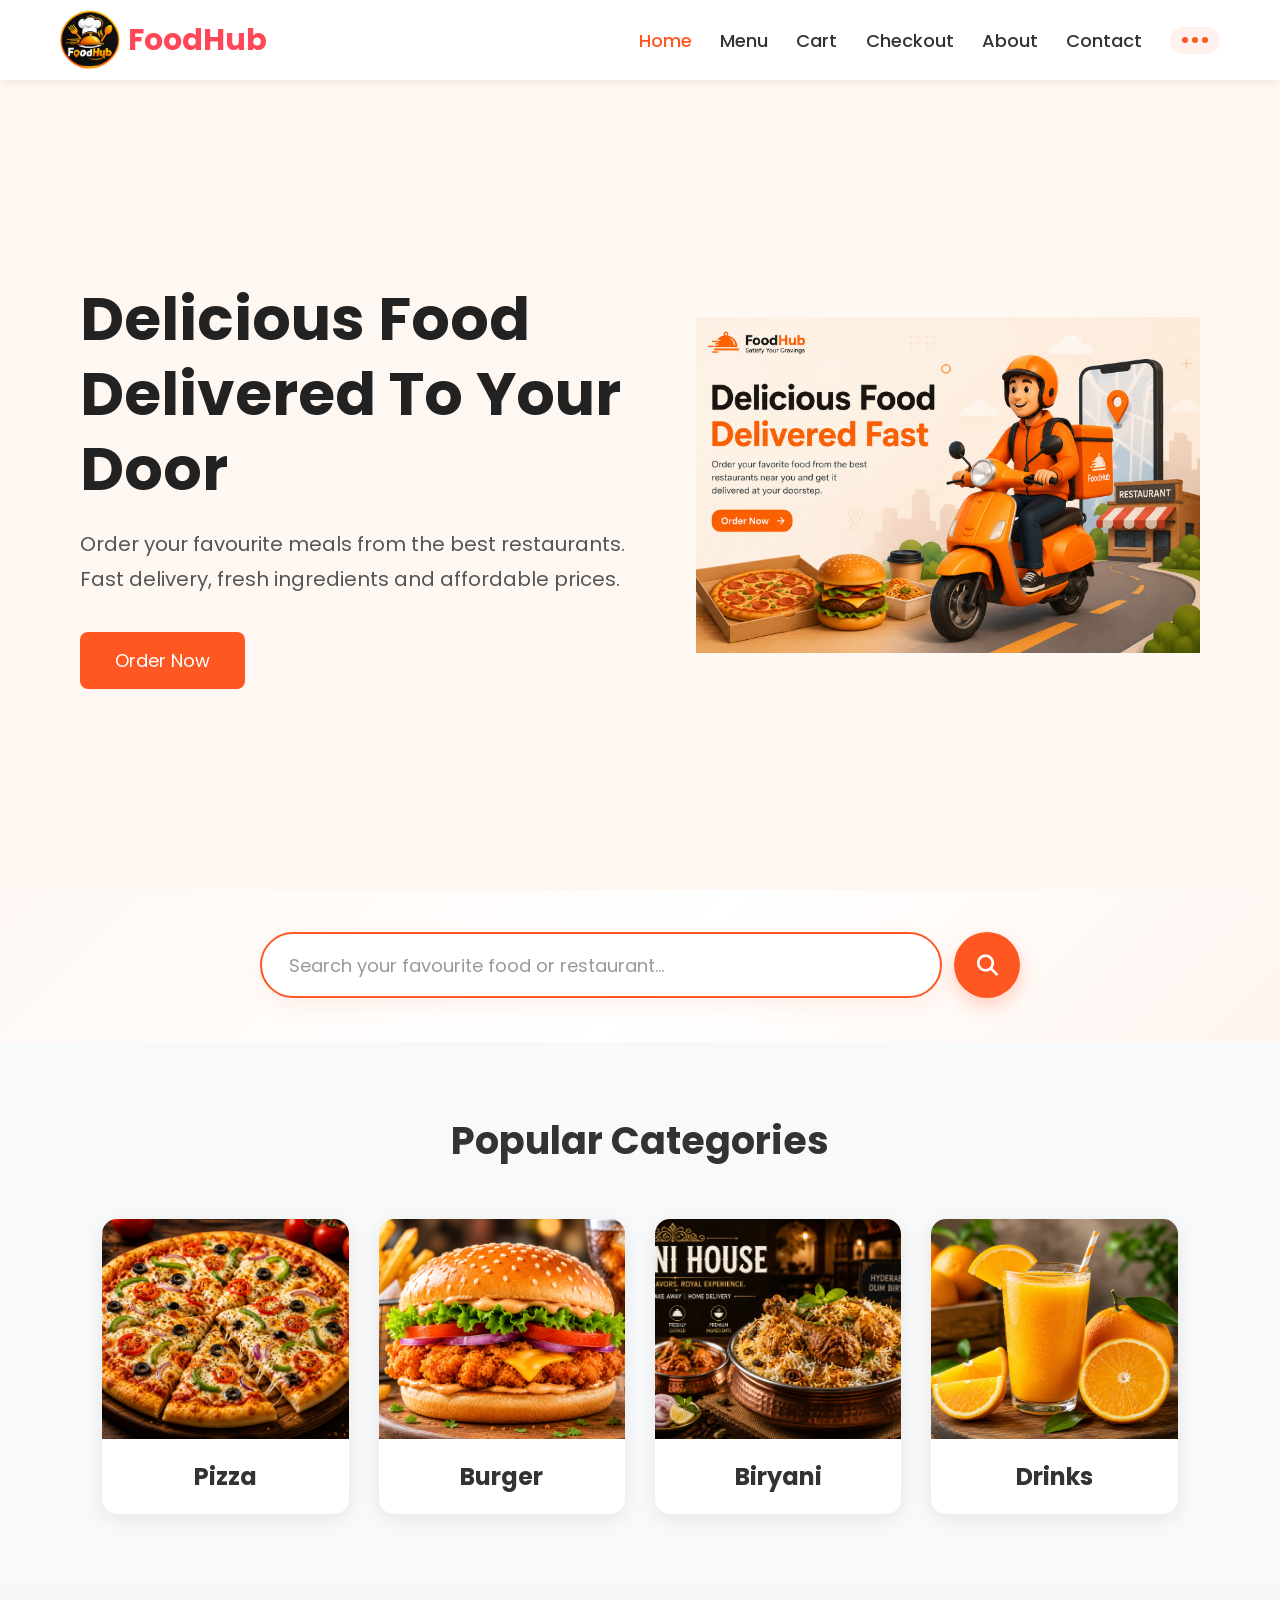
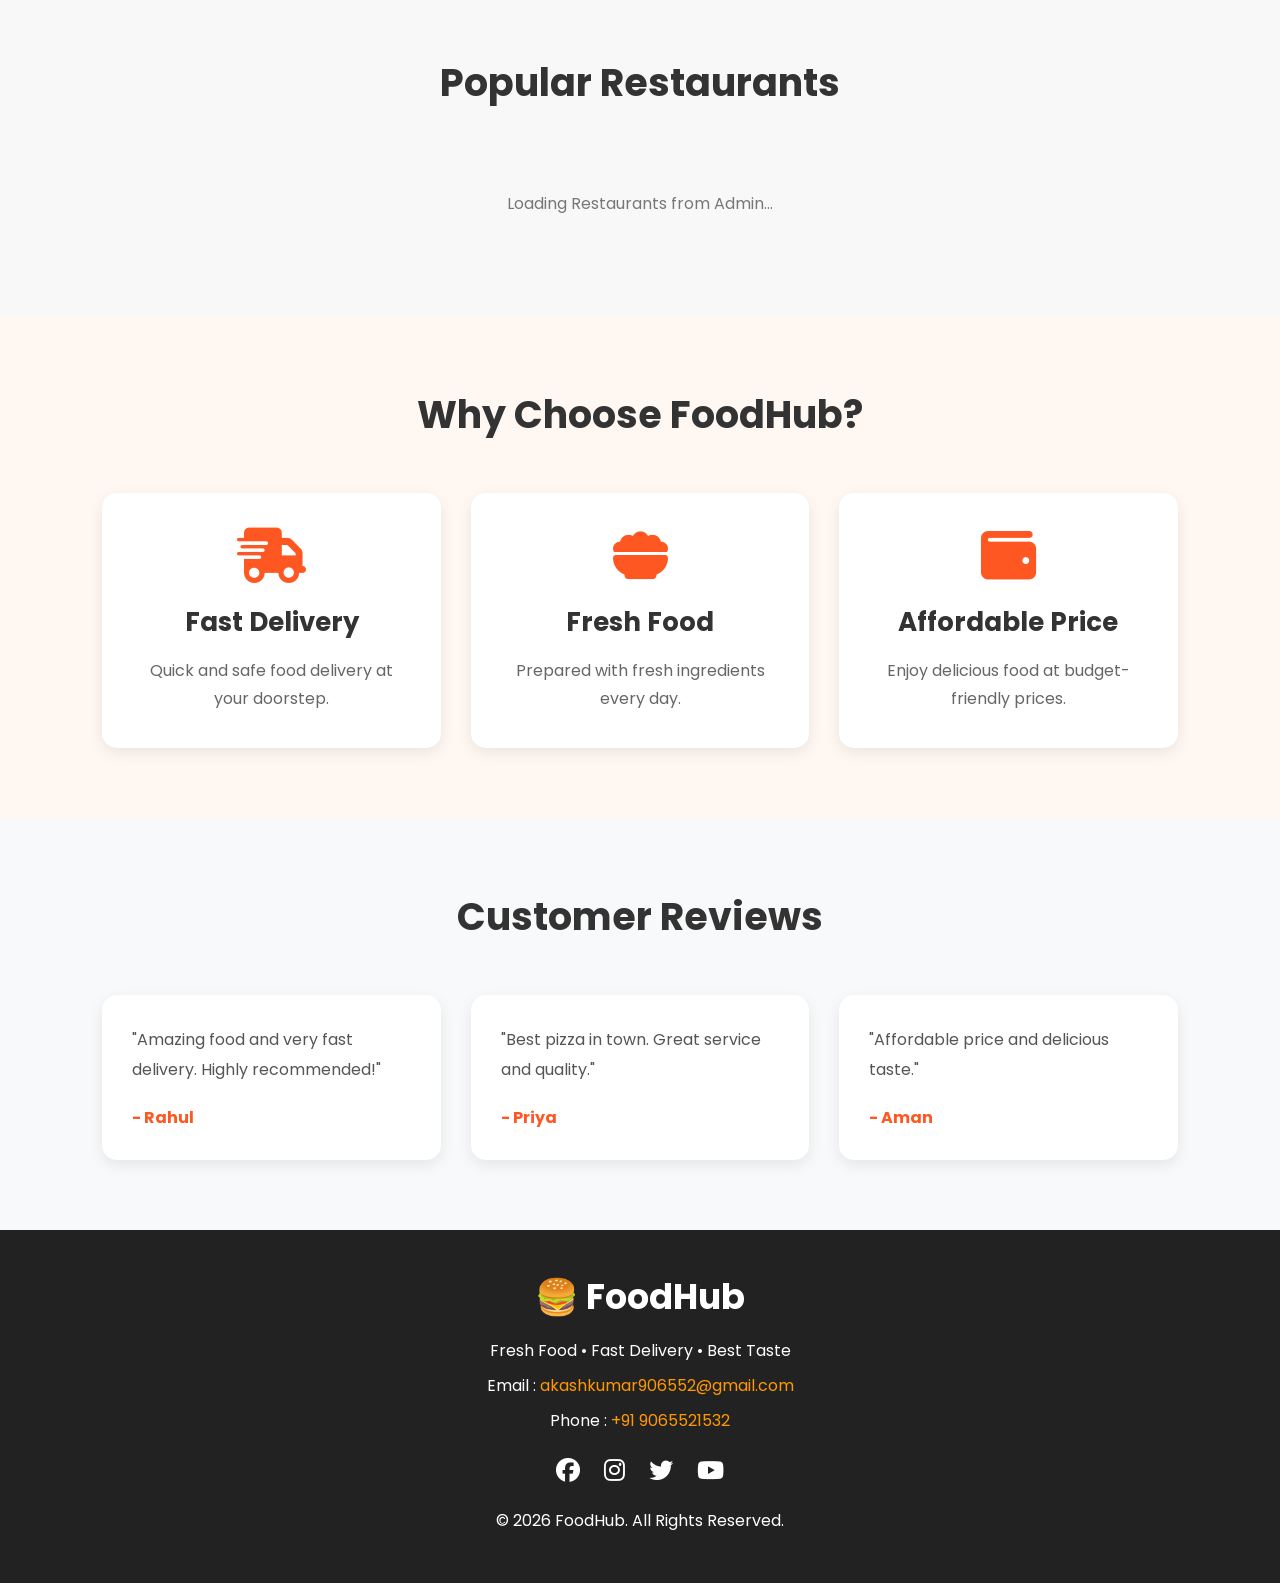
==== commit c15a1615: "Update popular restaurants section for dynamic loading" ====
--- a/index.html
+++ b/index.html
@@ -126,123 +126,21 @@
 
     </section>
 
-    <!-- ================= POPULAR RESTAURANTS ================= -->
-
-    <!-- ================= POPULAR RESTAURANTS ================= -->
+    <!-- ================= POPULAR RESTAURANTS (DYNAMIC FIREBASE CONTAINER) ================= -->
 
     <section id="restaurants">
 
         <h2>Popular Restaurants</h2>
 
-        <div class="restaurant-container">
-
-            <!-- Restaurant 1 -->
-            <div class="restaurant-card">
-
-                <img src="indexImage/dominos-resturent.png" alt="Domino's Pizza">
-
-                <div class="restaurant-info">
-
-                    <h3>Domino's Pizza</h3>
-
-                    <p class="rating">
-                        ⭐ 4.7 <span>(2.5k Reviews)</span>
-                    </p>
-
-                    <p class="time">
-                        <i class="fa-solid fa-clock"></i>
-                        25-30 mins
-                    </p>
-
-                    <button onclick="location.href='dominos.html'">
-                        View Menu
-                    </button>
-
-                </div>
-
-            </div>
-
-            <!-- Restaurant 2 -->
-            <div class="restaurant-card">
-
-                <img src="kfc/kfc-banner.png" alt="KFC">
-
-                <div class="restaurant-info">
-
-                    <h3>KFC</h3>
-
-                    <p class="rating">
-                        ⭐ 4.6 <span>(3k Reviews)</span>
-                    </p>
-
-                    <p class="time">
-                        <i class="fa-solid fa-clock"></i>
-                        20-25 mins
-                    </p>
-
-                    <button onclick="location.href='kfc.html'">
-                        View Menu
-                    </button>
-
-                </div>
-
-            </div>
-
-            <!-- Restaurant 3 -->
-            <div class="restaurant-card">
-
-                <img src="burgerking/burgerKing-banner.png" alt="Burger King">
-
-                <div class="restaurant-info">
-
-                    <h3>Burger King</h3>
-
-                    <p class="rating">
-                        ⭐ 4.5 <span>(1.8k Reviews)</span>
-                    </p>
-
-                    <p class="time">
-                        <i class="fa-solid fa-clock"></i>
-                        20-30 mins
-                    </p>
-
-                    <button onclick="location.href='burgerking.html'">
-                        View Menu
-                    </button>
-
-                </div>
-
-            </div>
-
-            <!-- Restaurant 4 -->
-            <div class="restaurant-card">
-
-                <img src="biryanihouse/biryani-banner.png" alt="Biryani House">
-
-                <div class="restaurant-info">
-
-                    <h3>Biryani House</h3>
-
-                    <p class="rating">
-                        ⭐ 4.8 <span>(4.2k Reviews)</span>
-                    </p>
-
-                    <p class="time">
-                        <i class="fa-solid fa-clock"></i>
-                        30-35 mins
-                    </p>
-
-                    <button onclick="location.href='biryani.html'">
-                        View Menu
-                    </button>
-
-                </div>
-
-            </div>
-
-        </div>
-
-    </section>
+        <!-- Admin panel se add kiye gaye restaurants yahan automatically load honge -->
+        <div class="restaurant-container" id="dynamicRestaurantsContainer">
+            <div style="text-align: center; width: 100%; padding: 30px;">
+                <p style="color: #777;">Loading Restaurants from Admin...</p>
+            </div>
+        </div>
+
+    </section>
+
     <!-- ================= WHY CHOOSE US ================= -->
 
     <section id="why-us">
@@ -374,8 +272,50 @@
     <script type="module" src="cart-manager.js"></script>
     <script src="script.js"></script>
     <script type="module" src="navbar.js"></script>
-
     <script src="bottom-nav.js"></script>
+
+    <!-- Live Dynamic Restaurants Loader Script -->
+    <script type="module">
+        import { db } from "./firebase.js";
+        import { collection, onSnapshot, query, orderBy } from "https://www.gstatic.com/firebasejs/12.18.0/firebase-firestore.js";
+
+        const container = document.getElementById("dynamicRestaurantsContainer");
+
+        if (container) {
+            const qRest = query(collection(db, "restaurants"), orderBy("name"));
+            onSnapshot(qRest, (snapshot) => {
+                container.innerHTML = "";
+
+                if (snapshot.empty) {
+                    container.innerHTML = '<div style="text-align: center; width: 100%; padding: 20px;"><p style="color: #777;">No restaurants found.</p></div>';
+                    return;
+                }
+
+                snapshot.forEach((docSnap) => {
+                    const r = docSnap.data();
+                    const card = `
+                        <div class="restaurant-card">
+                            <img src="${r.image}" alt="${r.name}" onerror="this.src='https://via.placeholder.com/250x150?text=No+Banner'">
+                            <div class="restaurant-info">
+                                <h3>${r.name}</h3>
+                                <p class="rating">
+                                    ⭐ ${r.rating || 4.5} <span>(${r.reviews || 'Reviews'})</span>
+                                </p>
+                                <p class="time">
+                                    <i class="fa-solid fa-clock"></i>
+                                    ${r.deliveryTime || '20-30 mins'}
+                                </p>
+                                <button onclick="location.href='${r.slug}.html'">
+                                    View Menu
+                                </button>
+                            </div>
+                        </div>
+                    `;
+                    container.insertAdjacentHTML("beforeend", card);
+                });
+            });
+        }
+    </script>
 </body>
 
 </html>
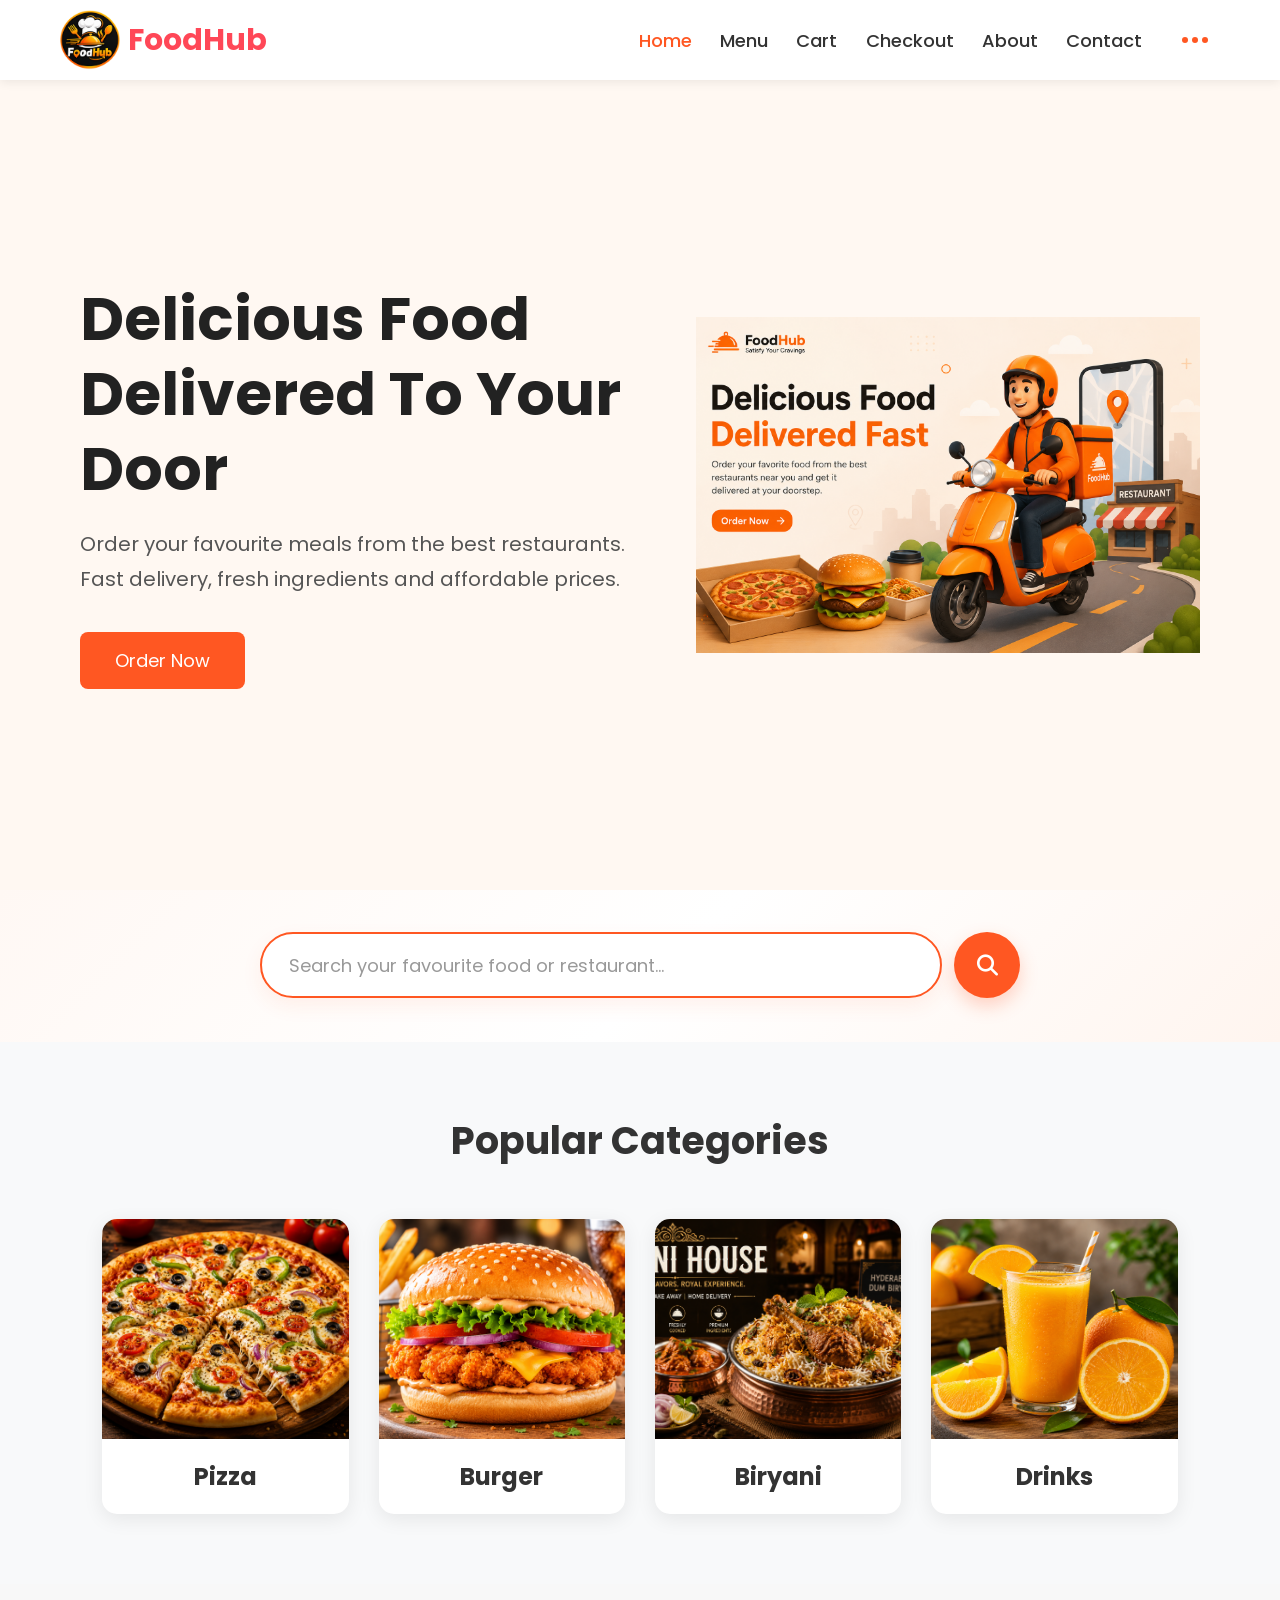
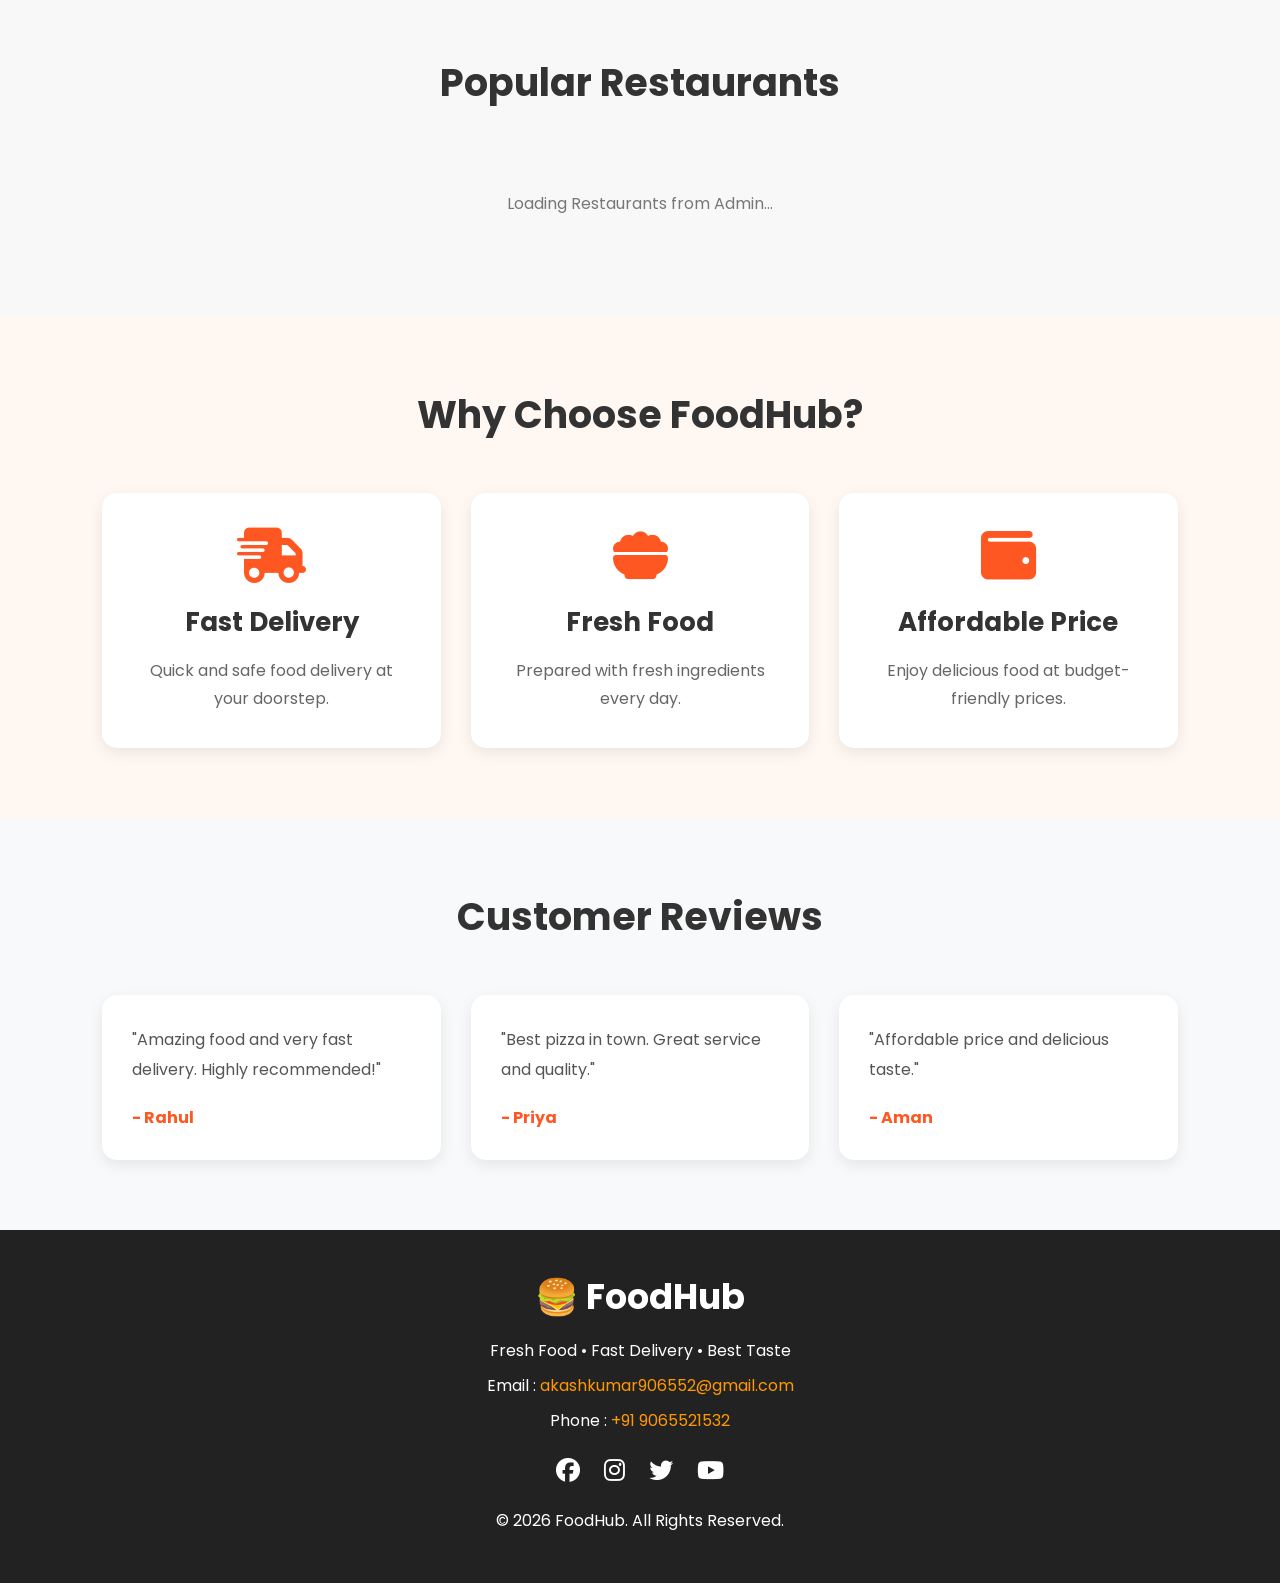
==== commit d66c300b: "Add Google site verification meta tag Add Google site verification meta tag to index.html" ====
--- a/index.html
+++ b/index.html
@@ -12,6 +12,7 @@
 
     <!-- Font Awesome -->
     <link rel="stylesheet" href="https://cdnjs.cloudflare.com/ajax/libs/font-awesome/6.5.2/css/all.min.css">
+    <meta name="google-site-verification" content="pi8gtA0eyBayAF1vZw7LEhSHuIjDZn-UPGvlU--L1II" />
 </head>
 
 <body>
@@ -305,7 +306,7 @@
                                     <i class="fa-solid fa-clock"></i>
                                     ${r.deliveryTime || '20-30 mins'}
                                 </p>
-                                <button onclick="location.href='${r.slug}.html'">
+                                <button onclick="location.href='menu.html?restaurant=${r.slug}'">
                                     View Menu
                                 </button>
                             </div>
--- a/style.css
+++ b/style.css
@@ -65,11 +65,11 @@
 .auth-nav-loader {
     display: none;
     align-items: center;
+    justify-content: center;
     gap: 4px;
-    min-width: 45px;
-    padding: 10px 12px;
-    border-radius: 999px;
-    background: #fff1eb;
+    padding: 8px 12px;
+    background: transparent;
+    pointer-events: none;
 }
 
 #navbar.auth-pending .auth-nav-loader { display: flex; }
@@ -1052,18 +1052,9 @@
 
 @media (max-width:992px){
 
-    #navbar{
-        padding:20px;
-        flex-direction:column;
-        height:auto;
-    }
-
-    .nav-links{
-        margin-top:15px;
-        flex-wrap:wrap;
-        justify-content:center;
-        gap:20px;
-    }
+
+
+
 
     #hero{
         flex-direction:column;
@@ -1106,11 +1097,7 @@
         font-size:28px;
     }
 
-    .nav-links{
-        flex-direction:column;
-        align-items:center;
-        gap:12px;
-    }
+
 
     .hero-text h1{
         font-size:34px;
@@ -2375,11 +2362,36 @@
         min-height: 68px;
         padding: 0 16px;
         flex-direction: row;
+        justify-content: space-between;
+        align-items: center;
         position: sticky;
+        top: 0;
+        z-index: 1300;
+        background: #ffffff;
     }
 
     .logo h2 { font-size: 23px; }
-    .menu-toggle { display: inline-flex; }
+
+    .menu-toggle {
+        display: inline-flex;
+        width: 44px;
+        height: 44px;
+        align-items: center;
+        justify-content: center;
+        border: 0;
+        border-radius: 12px;
+        background: #fff1eb;
+        color: #ff5722;
+        font-size: 21px;
+        cursor: pointer;
+        transition: background 0.2s ease, transform 0.2s ease;
+    }
+
+    .menu-toggle:hover, .menu-toggle:active {
+        background: #ffe4d9;
+        color: #e64a19;
+        transform: scale(0.96);
+    }
 
     .nav-links {
         display: none;
@@ -2391,17 +2403,58 @@
         padding: 10px;
         flex-direction: column;
         align-items: stretch;
-        gap: 2px;
+        gap: 4px;
         background: #fff;
         border: 1px solid #f2e4df;
-        border-radius: 14px;
-        box-shadow: 0 14px 28px rgba(48, 28, 20, .16);
-    }
-
-    #navbar.is-open .nav-links { display: flex; }
-    .nav-links li a { display: block; padding: 11px 13px; font-size: 15px; border-radius: 8px; }
-    .nav-links li a:hover, .nav-links li a.active { background: #fff1eb; }
-    .signup-btn, .login-btn { display: block; text-align: center; padding: 11px 13px; }
+        border-radius: 16px;
+        box-shadow: 0 16px 36px rgba(48, 28, 20, .18);
+        z-index: 1310;
+    }
+
+    #navbar.is-open .nav-links {
+        display: flex !important;
+        animation: slideDownNav 0.25s cubic-bezier(0.16, 1, 0.3, 1) forwards;
+    }
+
+    .nav-links li a {
+        display: flex;
+        align-items: center;
+        padding: 12px 14px;
+        font-size: 15px;
+        font-weight: 500;
+        border-radius: 10px;
+        color: #333;
+        transition: background 0.2s ease, color 0.2s ease;
+    }
+
+    .nav-links li a:hover, .nav-links li a.active {
+        background: #fff1eb;
+        color: #ff5722;
+    }
+
+    .signup-btn {
+        display: flex;
+        justify-content: center;
+        align-items: center;
+        background: #ff5722;
+        color: #fff !important;
+        padding: 12px;
+        border-radius: 10px;
+        font-weight: 600;
+        margin-top: 4px;
+    }
+
+    .login-btn {
+        display: flex;
+        justify-content: center;
+        align-items: center;
+        border: 2px solid #ff5722;
+        color: #ff5722 !important;
+        padding: 10px;
+        border-radius: 10px;
+        font-weight: 600;
+        margin-top: 4px;
+    }
 
     #hero { min-height: auto; padding: 42px var(--page-padding) 50px; gap: 26px; }
     .hero-text h1 { font-size: clamp(31px, 9vw, 40px); line-height: 1.16; }
@@ -3116,9 +3169,8 @@
         padding: 6px;
         border: 1px solid #f0ddd6;
         border-radius: 18px;
-        background: rgba(255, 255, 255, .96);
+        background: #ffffff;
         box-shadow: 0 10px 28px rgba(63, 34, 24, .18);
-        backdrop-filter: blur(12px);
     }
 
     .mobile-bottom-nav a {
@@ -3334,254 +3386,330 @@
     .order-success-card { padding: 32px 20px; border-radius: 17px; }
     .success-actions { flex-direction: column; }
 }
-/* ========================================= */
-/* FOODHUB ADMIN DASHBOARD STYLES            */
-/* ========================================= */
-
-.admin-dashboard-body { 
-    background-color: #e9eff4; 
-    display: flex; 
-    height: 100vh; 
-    overflow: hidden; 
-    margin: 0; 
-    font-family: 'Poppins', sans-serif;
-}
-
-/* ---------------- Sidebar ---------------- */
-.admin-sidebar { 
-    width: 260px; 
-    background-color: #17365d; 
-    color: white; 
-    display: flex; 
-    flex-direction: column; 
-    padding-top: 40px; 
-    box-shadow: 4px 0 10px rgba(0,0,0,0.1);
-    z-index: 10;
-}
-
-.admin-profile-img { 
-    width: 80px; 
-    height: 80px; 
-    background-color: #e9eff4; 
-    border-radius: 50%; 
-    display: flex; 
-    align-items: center; 
-    justify-content: center; 
-    font-size: 35px; 
-    color: #17365d; 
-    margin: 0 auto 15px auto; 
-    border: 3px solid #ff5722;
-}
-
-.admin-sidebar h2 { font-weight: 600; font-size: 18px; text-align: center; margin-bottom: 5px; letter-spacing: 1px;}
-.admin-sidebar p { font-size: 12px; color: #a0b2c6; text-align: center; margin-bottom: 30px; word-break: break-all; padding: 0 10px;}
-
-.admin-nav-menu { list-style: none; width: 100%; padding: 0; margin: 0; display: flex; flex-direction: column; height: 100%;}
-.admin-nav-menu li { width: 100%; }
-
-.admin-nav-menu a { 
-    display: flex; 
-    align-items: center; 
-    padding: 16px 30px; 
-    color: #a0b2c6; 
-    text-decoration: none; 
-    transition: 0.3s; 
-    font-size: 15px; 
-}
-
-.admin-nav-menu a i { margin-right: 15px; width: 20px; text-align: center; font-size: 18px;}
-.admin-nav-menu a:hover, .admin-nav-menu a.active { 
-    background-color: #112a4a; 
-    color: white; 
-    border-left: 4px solid #ff5722; 
+/* ===================================================
+   ADMIN DASHBOARD STYLING (Compatible with admin.js)
+=================================================== */
+.admin-dashboard-body {
+    display: flex;
+    background: #f4f6f9;
+    min-height: 100vh;
+    margin: 0;
+}
+
+.admin-sidebar {
+    width: 260px;
+    background: #1e293b;
+    color: #fff;
+    padding: 30px 20px;
+    display: flex;
+    flex-direction: column;
+    position: fixed;
+    top: 0;
+    bottom: 0;
+    left: 0;
+    z-index: 100;
+    box-shadow: 4px 0 15px rgba(0,0,0,0.05);
+}
+
+.admin-profile-img {
+    font-size: 45px;
+    color: #ff5722;
+    text-align: center;
+    margin-bottom: 15px;
+}
+
+.admin-sidebar h2 {
+    text-align: center;
+    font-size: 20px;
+    letter-spacing: 1px;
+    margin-bottom: 5px;
+}
+
+.admin-sidebar p {
+    text-align: center;
+    font-size: 12px;
+    color: #94a3b8;
+    margin-bottom: 35px;
+    word-break: break-all;
+}
+
+.admin-nav-menu {
+    list-style: none;
+    display: flex;
+    flex-direction: column;
+    gap: 10px;
+    flex-grow: 1;
+}
+
+.admin-nav-menu li a {
+    display: flex;
+    align-items: center;
+    gap: 12px;
+    padding: 12px 16px;
+    color: #cbd5e1;
+    border-radius: 8px;
+    font-size: 15px;
+    font-weight: 500;
+    transition: 0.3s;
+}
+
+.admin-nav-menu li a:hover,
+.admin-nav-menu li a.active {
+    background: #ff5722;
+    color: #fff;
 }
 
 .admin-logout-btn {
-    width: 100%; 
-    background: #dc3545; 
-    color: white; 
-    border: none; 
-    padding: 16px; 
-    cursor: pointer; 
-    font-size: 16px;
-    font-weight: bold;
+    width: 100%;
+    padding: 12px;
+    border: none;
+    border-radius: 8px;
+    background: rgba(239, 68, 68, 0.15);
+    color: #ef4444;
+    font-size: 15px;
+    font-weight: 600;
+    cursor: pointer;
     transition: 0.3s;
-    margin-top: 20px;
-}
-.admin-logout-btn:hover { background: #c82333; }
-
-/* ---------------- Main Content ---------------- */
-.admin-main-content { 
-    flex: 1; 
-    padding: 30px 40px; 
-    overflow-y: auto; 
-}
-
-.admin-header { display: flex; justify-content: space-between; align-items: center; margin-bottom: 30px; }
-.admin-header h1 { font-size: 28px; color: #222; font-weight: 700; }
-
-/* ---------------- KPI Cards ---------------- */
-.admin-kpi-grid { display: grid; grid-template-columns: repeat(auto-fit, minmax(220px, 1fr)); gap: 20px; margin-bottom: 35px; }
-
-.admin-kpi-card { 
-    background: white; 
-    padding: 25px 20px; 
-    border-radius: 12px; 
-    box-shadow: 0 4px 15px rgba(0,0,0,0.05); 
-    position: relative; 
-    transition: 0.3s;
-}
-.admin-kpi-card:hover { transform: translateY(-5px); box-shadow: 0 8px 20px rgba(0,0,0,0.1); }
-
-.admin-kpi-card.dark { background-color: #17365d; color: white; }
-.admin-kpi-card span { font-size: 14px; color: #888; display: block; margin-bottom: 8px; font-weight: 500;}
-.admin-kpi-card.dark span { color: #a0b2c6; }
-.admin-kpi-card h3 { font-size: 30px; font-weight: 700; margin: 0; color: #333;}
-.admin-kpi-card.dark h3 { color: #fff; }
-.admin-kpi-card i { position: absolute; top: 25px; right: 20px; font-size: 24px; color: #ccc; }
-.admin-kpi-card.dark i { color: #ff5722; }
-
-/* ---------------- Orders Table ---------------- */
-.admin-panel { background: white; padding: 25px; border-radius: 12px; box-shadow: 0 4px 15px rgba(0,0,0,0.05); }
-.admin-panel h3 { margin-bottom: 20px; color: #222; font-size: 20px;}
-
-.admin-table-wrapper { overflow-x: auto; }
-.admin-table { width: 100%; border-collapse: collapse; min-width: 800px; }
-.admin-table th, .admin-table td { padding: 15px 12px; text-align: left; border-bottom: 1px solid #f1f1f1; font-size: 14px; vertical-align: middle;}
-.admin-table th { background-color: #f8f9fa; color: #555; font-weight: 600; text-transform: uppercase; font-size: 13px; letter-spacing: 0.5px;}
-.admin-table tbody tr:hover { background-color: #fcfcfc; }
-
-.admin-status-select { 
-    padding: 8px; 
-    border-radius: 6px; 
-    border: 1px solid #ddd; 
-    font-size: 13px; 
-    cursor: pointer; 
+    display: flex;
+    align-items: center;
+    justify-content: center;
+    gap: 10px;
+}
+
+.admin-logout-btn:hover {
+    background: #ef4444;
+    color: #fff;
+}
+
+.admin-main-content {
+    margin-left: 260px;
+    flex-grow: 1;
+    padding: 35px 40px;
+    max-width: calc(100% - 260px);
+}
+
+.admin-header {
+    margin-bottom: 30px;
+}
+
+.admin-header h1 {
+    font-size: 28px;
+    color: #1e293b;
+    font-weight: 700;
+}
+
+.admin-kpi-grid {
+    display: grid;
+    grid-template-columns: repeat(auto-fit, minmax(220px, 1fr));
+    gap: 20px;
+    margin-bottom: 35px;
+}
+
+.admin-kpi-card {
     background: #fff;
+    padding: 24px;
+    border-radius: 14px;
+    box-shadow: 0 4px 20px rgba(0,0,0,0.03);
+    position: relative;
+    overflow: hidden;
+    border: 1px solid #e2e8f0;
+}
+
+.admin-kpi-card.dark {
+    background: #1e293b;
+    color: #fff;
+    border: none;
+}
+
+.admin-kpi-card.dark span, 
+.admin-kpi-card.dark i {
+    color: #94a3b8 !important;
+}
+
+.admin-kpi-card span {
+    font-size: 14px;
+    color: #64748b;
+    font-weight: 600;
+    text-transform: uppercase;
+    letter-spacing: 0.5px;
+}
+
+.admin-kpi-card h3 {
+    font-size: 32px;
+    margin-top: 10px;
+    font-weight: 700;
+}
+
+.admin-kpi-card i {
+    position: absolute;
+    right: 20px;
+    top: 50%;
+    transform: translateY(-50%);
+    font-size: 35px;
+    color: #cbd5e1;
+}
+
+.admin-panel {
+    background: #fff;
+    border-radius: 16px;
+    padding: 30px;
+    box-shadow: 0 4px 20px rgba(0,0,0,0.03);
+    border: 1px solid #e2e8f0;
+    margin-bottom: 35px;
+}
+
+.admin-mb-40 {
+    margin-bottom: 40px;
+}
+
+.admin-table-wrapper {
+    overflow-x: auto;
+}
+
+.admin-table {
+    width: 100%;
+    border-collapse: collapse;
+    margin-top: 10px;
+}
+
+.admin-table th {
+    background: #f8fafc;
+    color: #475569;
+    font-weight: 600;
+    text-align: left;
+    padding: 14px 16px;
+    font-size: 14px;
+    border-bottom: 2px solid #e2e8f0;
+}
+
+.admin-table td {
+    padding: 16px;
+    border-bottom: 1px solid #f1f5f9;
+    color: #334155;
+    font-size: 14px;
+}
+
+.admin-status-select {
+    padding: 6px 10px;
+    border: 1px solid #cbd5e1;
+    border-radius: 6px;
+    background: #fff;
+    font-size: 13px;
     outline: none;
-    font-family: inherit;
-    font-weight: 500;
-}
-.admin-status-select:focus { border-color: #ff5722; }
-
-/* ---------------- Status Badges ---------------- */
-.admin-badge { padding: 6px 12px; border-radius: 20px; font-size: 12px; font-weight: 600; display: inline-block; letter-spacing: 0.5px;}
-.admin-bg-pending { background-color: #fff3e0; color: #ff9800; border: 1px solid #ffe0b2;}
-.admin-bg-delivered { background-color: #e8f5e9; color: #28a745; border: 1px solid #c8e6c9;}
-.admin-bg-cancelled { background-color: #ffebee; color: #dc3545; border: 1px solid #ffcdd2;}
-
-/* ---------------- Responsive Admin ---------------- */
-@media (max-width: 992px) {
-    .admin-dashboard-body { flex-direction: column; overflow-y: auto; }
-    .admin-sidebar { width: 100%; height: auto; padding-top: 20px; flex-direction: row; align-items: center; justify-content: space-between; padding: 15px 20px; flex-wrap: wrap;}
-    .admin-profile-img { width: 40px; height: 40px; font-size: 18px; margin: 0 10px 0 0; }
-    .admin-sidebar h2, .admin-sidebar p { display: none; }
-    .admin-nav-menu { flex-direction: row; width: auto; height: auto; }
-    .admin-nav-menu li { width: auto; }
-    .admin-logout-btn { margin-top: 0; padding: 10px 15px; border-radius: 6px;}
-}
-/* ========================================= */
-/* ADMIN MENU FORM STYLES                    */
-/* ========================================= */
-
-.admin-mb-40 { margin-bottom: 40px; }
-.admin-menu-title { margin-bottom: 20px; color: #333; }
-.admin-menu-title i { color: #ff5722; margin-right: 8px; }
-
-.admin-form-container {
-    background: #f8f9fa;
-    padding: 25px;
-    border-radius: 8px;
-    margin-bottom: 30px;
-    border: 1px solid #eee;
-}
+    cursor: pointer;
+}
+
+.admin-badge {
+    display: inline-block;
+    padding: 5px 12px;
+    border-radius: 99px;
+    font-size: 12px;
+    font-weight: 600;
+}
+
+.admin-bg-pending { background: #fef3c7; color: #d97706; }
+.admin-bg-delivered { background: #dcfce7; color: #16a34a; }
+.admin-bg-cancelled { background: #fee2e2; color: #dc2626; }
 
 .admin-form-grid {
     display: grid;
-    grid-template-columns: repeat(auto-fit, minmax(250px, 1fr));
+    grid-template-columns: repeat(auto-fit, minmax(280px, 1fr));
     gap: 20px;
-}
-
-.admin-form-group.full-width { grid-column: 1 / -1; }
+    margin-top: 20px;
+}
+
+.admin-form-group {
+    display: flex;
+    flex-direction: column;
+    gap: 8px;
+}
+
+.admin-form-group.full-width {
+    grid-column: 1 / -1;
+}
 
 .admin-form-label {
-    font-size: 13px;
+    font-size: 14px;
     font-weight: 600;
-    color: #555;
-    display: block;
-    margin-bottom: 6px;
+    color: #475569;
 }
 
 .admin-form-input {
-    width: 100%;
-    padding: 10px;
-    border: 1px solid #ccc;
-    border-radius: 5px;
-    font-family: inherit;
-    background: white;
-    box-sizing: border-box;
+    padding: 12px 16px;
+    border: 1px solid #cbd5e1;
+    border-radius: 8px;
+    font-size: 15px;
     outline: none;
     transition: 0.3s;
-}
-.admin-form-input:focus { border-color: #ff5722; box-shadow: 0 0 5px rgba(255, 87, 34, 0.2); }
-
-.admin-form-actions { display: flex; gap: 15px; }
+    background: #f8fafc;
+}
+
+.admin-form-input:focus {
+    border-color: #ff5722;
+    background: #fff;
+    box-shadow: 0 0 0 3px rgba(255, 87, 34, 0.1);
+}
+
+.admin-form-actions {
+    display: flex;
+    gap: 15px;
+    margin-top: 10px;
+}
 
 .admin-btn {
+    padding: 10px 18px;
     border: none;
-    padding: 12px 25px;
-    border-radius: 5px;
-    font-weight: bold;
+    border-radius: 6px;
+    font-size: 14px;
+    font-weight: 600;
     cursor: pointer;
     transition: 0.3s;
-    font-family: inherit;
-}
-
-.admin-btn-success { background: #28a745; color: white; }
-.admin-btn-success:hover { background: #218838; }
-
-.admin-btn-secondary { background: #6c757d; color: white; }
-.admin-btn-secondary:hover { background: #5a6268; }
-
-/* Table Action Buttons & Image */
-.admin-menu-img { width: 50px; height: 50px; object-fit: cover; border-radius: 6px; }
-.admin-action-btn { padding: 6px 12px; border: none; border-radius: 4px; cursor: pointer; color: white; margin-right: 8px; font-size: 13px;}
-.btn-edit { background: #ffc107; color: #000; }
-.btn-edit:hover { background: #e0a800; }
-.btn-delete { background: #dc3545; }
-.btn-delete:hover { background: #c82333; }
-/* =========================================================
-   ORDER STATUS PROGRESS TRACKER CSS
-   ========================================================= */
-.order-tracker {
-    display: flex;
-    justify-content: space-between;
-    margin: 15px 0 5px 0;
-    position: relative;
-    font-size: 11px;
-    color: #888;
-}
-
-.tracker-step {
-    text-align: center;
-    flex: 1;
-    position: relative;
-}
-
-.tracker-step div {
-    width: 16px;
-    height: 16px;
-    background: #ccc;
-    border-radius: 50%;
-    margin: 0 auto 4px auto;
-    transition: background 0.3s;
-}
-
-.tracker-step.active div {
-    background: #ff5722;
-}
-
-.tracker-step.active {
-    color: #ff5722;
-    font-weight: bold;
-}
+}
+
+.admin-btn-success { background: #ff5722; color: #fff; }
+.admin-btn-success:hover { background: #e64a19; }
+.admin-btn-primary { background: #2563eb; color: #fff; }
+.admin-btn-primary:hover { background: #1d4ed8; }
+.admin-btn-secondary { background: #e2e8f0; color: #475569; }
+.admin-btn-secondary:hover { background: #cbd5e1; }
+.admin-btn-danger { background: #dc3545; color: #fff; }
+.admin-btn-danger:hover { background: #c82333; }
+
+@media (max-width: 992px) {
+    .admin-sidebar { width: 80px; padding: 20px 10px; }
+    .admin-sidebar h2, .admin-sidebar p, .admin-sidebar span, .admin-sidebar .admin-nav-menu span { display: none; }
+    .admin-main-content { margin-left: 80px; max-width: calc(100% - 80px); padding: 20px; }
+}
+
+
+/* ==============================================
+   MOBILE NAVIGATION OVERLAY BACKDROP & ANIMATIONS
+============================================== */
+.nav-backdrop {
+    position: fixed;
+    top: 0;
+    left: 0;
+    width: 100vw;
+    height: 100vh;
+    background: transparent;
+    z-index: 1100;
+    opacity: 0;
+    pointer-events: none;
+    transition: opacity 0.25s ease;
+}
+
+.nav-backdrop.is-active {
+    opacity: 1;
+    pointer-events: auto;
+}
+
+@keyframes slideDownNav {
+    from {
+        opacity: 0;
+        transform: translateY(-8px);
+    }
+    to {
+        opacity: 1;
+        transform: translateY(0);
+    }
+}
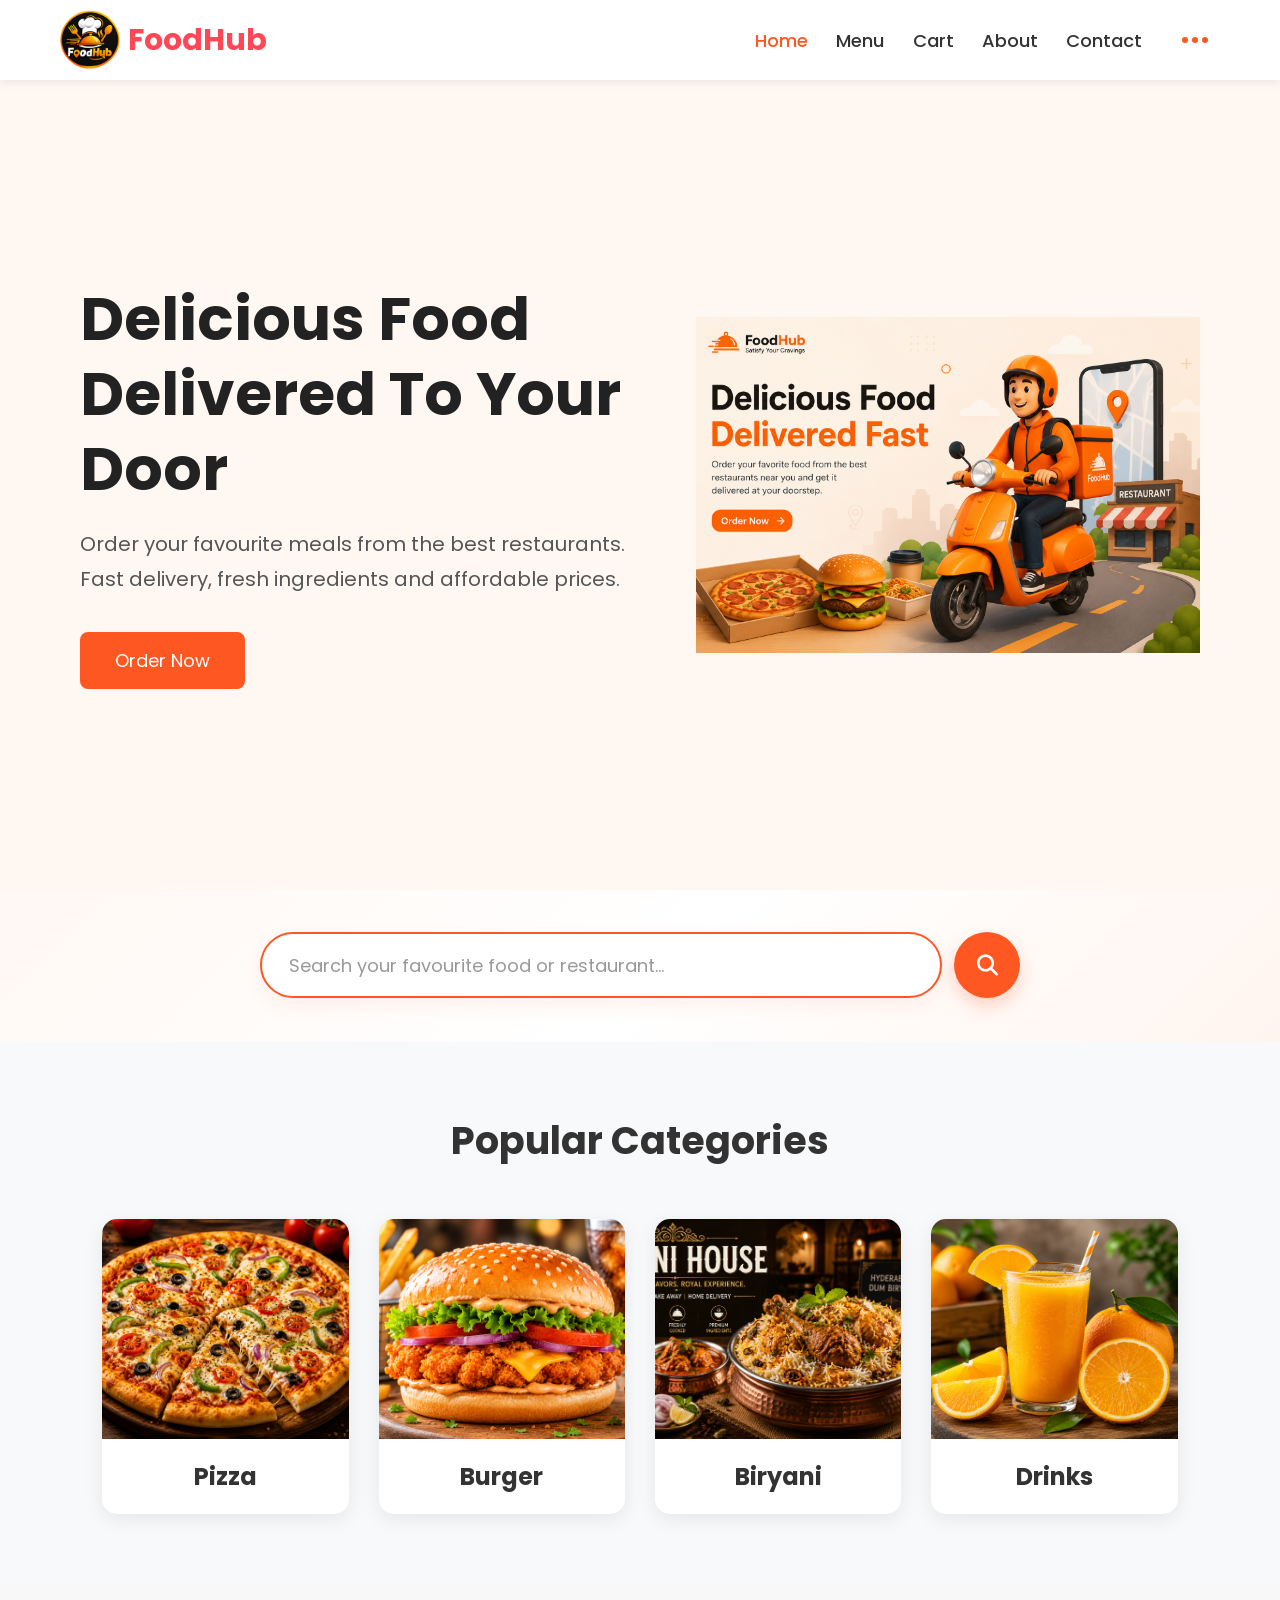
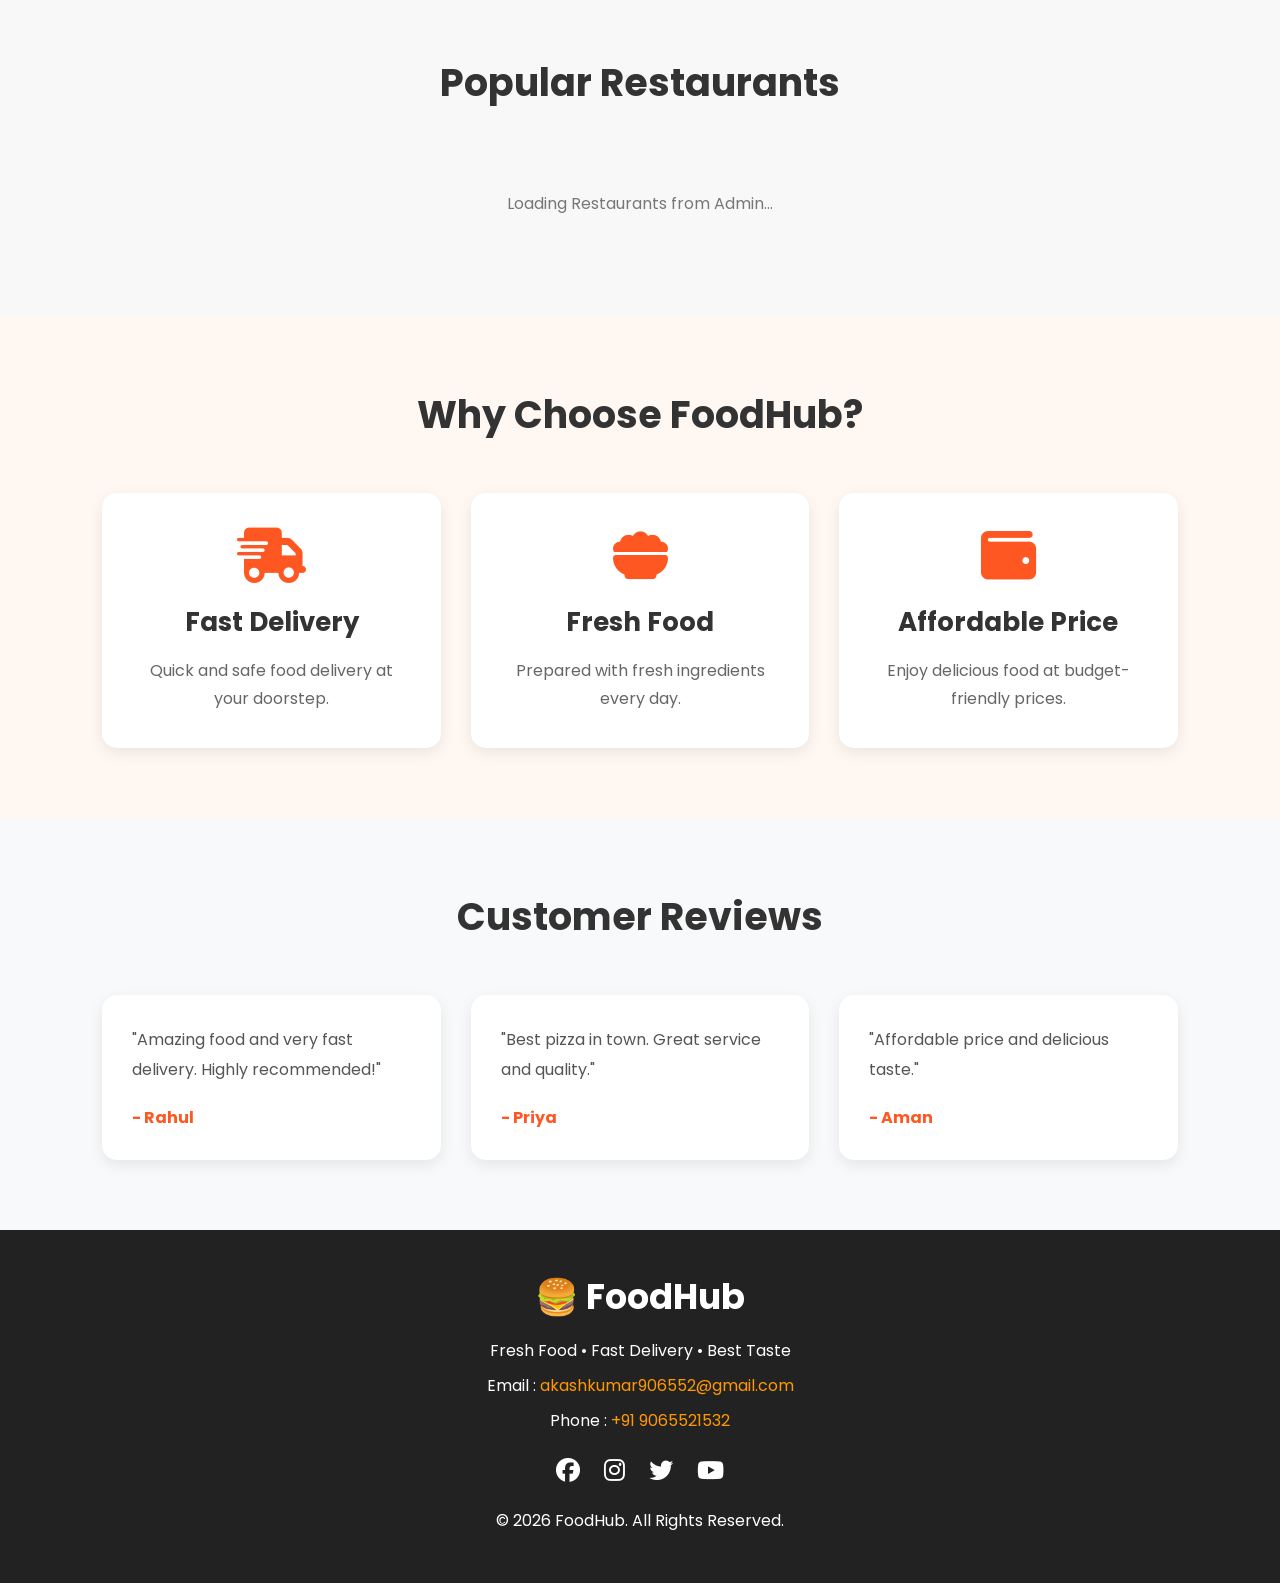
==== commit 8ce4b548: "Update title and navigation links in index.html" ====
--- a/index.html
+++ b/index.html
@@ -12,7 +12,6 @@
 
     <!-- Font Awesome -->
     <link rel="stylesheet" href="https://cdnjs.cloudflare.com/ajax/libs/font-awesome/6.5.2/css/all.min.css">
-    <meta name="google-site-verification" content="pi8gtA0eyBayAF1vZw7LEhSHuIjDZn-UPGvlU--L1II" />
 </head>
 
 <body>
@@ -34,7 +33,6 @@
                 <li><a href="index.html" class="active">Home</a></li>
                 <li><a href="menu.html">Menu</a></li>
                 <li><a href="cart.html">Cart</a></li>
-                <li><a href="checkout.html">Checkout</a></li>
                 <li><a href="about.html">About</a></li>
                 <li><a href="contact.html">Contact</a></li>
                 <li id="nav-signup" class="auth-nav-item"><a href="signup.html" class="signup-btn">Signup</a></li>
@@ -43,6 +41,9 @@
                     <a href="profile.html" class="nav-profile-icon">
                         <img src="https://cdn-icons-png.flaticon.com/512/3135/3135715.png" alt="User Profile">
                     </a>
+                </li>
+                <li id="nav-admin-panel" class="auth-nav-item" style="display: none;">
+                    <a href="admin.html" class="nav-admin-btn"><i class="fa-solid fa-gauge"></i> Admin Panel</a>
                 </li>
                 <li class="auth-nav-loader" aria-label="Checking login status"><span></span><span></span><span></span></li>
             </ul>
--- a/style.css
+++ b/style.css
@@ -98,6 +98,10 @@
 .nav-links{
     display:flex;
     gap:35px;
+    align-items: center;
+    list-style: none;
+    margin: 0;
+    padding: 0;
 }
 
 .nav-links li a{
@@ -110,6 +114,30 @@
 .nav-links li a:hover,
 .nav-links li a.active{
     color:#ff5722;
+}
+
+.nav-admin-btn {
+    background: #ff5722;
+    color: #ffffff !important;
+    padding: 9px 16px;
+    border-radius: 8px;
+    font-size: 15px;
+    font-weight: 700;
+    text-decoration: none;
+    display: inline-flex;
+    align-items: center;
+    gap: 8px;
+    transition: all 0.25s ease;
+    white-space: nowrap;
+    border: none;
+    line-height: 1.2;
+}
+
+.nav-admin-btn:hover {
+    background: #e64a19;
+    color: #ffffff !important;
+    transform: translateY(-1px);
+    box-shadow: 0 4px 12px rgba(255, 87, 34, 0.35);
 }
 
 /* ===========================
@@ -2702,7 +2730,8 @@
     margin-left: 10px;
 }
 
-.nav-profile-icon img {
+.nav-profile-icon img,
+.navProfileImg {
     width: 45px; /* Circle ka size */
     height: 45px;
     border-radius: 50%; /* Ye code image ko Circle banata hai */
@@ -2712,7 +2741,8 @@
     cursor: pointer;
 }
 
-.nav-profile-icon img:hover {
+.nav-profile-icon img:hover,
+.navProfileImg:hover {
     transform: scale(1.1); /* Hover karne par thoda bada aur pop hoga */
     box-shadow: 0 4px 8px rgba(255, 87, 34, 0.3);
 }
@@ -3379,6 +3409,30 @@
 .success-secondary { border: 1px solid #f0c9bb; color: #d94b25; background: #fff; }
 .success-secondary:hover { color: #be3e1e; background: #fff6f2; }
 
+/* Close button on order-success card */
+.success-close-btn {
+    position: absolute;
+    top: 16px;
+    right: 16px;
+    width: 38px;
+    height: 38px;
+    border-radius: 50%;
+    background: #f1f5f9;
+    color: #64748b;
+    display: flex;
+    align-items: center;
+    justify-content: center;
+    font-size: 18px;
+    text-decoration: none;
+    transition: all 0.2s ease;
+    z-index: 10;
+}
+.success-close-btn:hover {
+    background: #fee2e2;
+    color: #dc2626;
+    transform: rotate(90deg);
+}
+
 @media (max-width: 768px) {
     .skeleton-order-card { grid-template-columns: 1fr; }
     .toast-container { top: 14px; right: 16px; }
@@ -3387,329 +3441,977 @@
     .success-actions { flex-direction: column; }
 }
 /* ===================================================
-   ADMIN DASHBOARD STYLING (Compatible with admin.js)
+   FOODHUB - PREMIUM ADMIN DASHBOARD  (adm-* classes)
 =================================================== */
-.admin-dashboard-body {
-    display: flex;
-    background: #f4f6f9;
+
+/* ── Reset for admin body ── */
+.admin-body {
+    margin: 0;
+    padding: 0;
+    font-family: 'Poppins', sans-serif;
+    background: #f0f4f8;
+    color: #1e293b;
     min-height: 100vh;
-    margin: 0;
-}
-
-.admin-sidebar {
-    width: 260px;
-    background: #1e293b;
-    color: #fff;
-    padding: 30px 20px;
     display: flex;
     flex-direction: column;
+    overflow-x: hidden;
+}
+
+/* ════════════════════════════════════
+   TOP BAR  (mobile only — hidden ≥769)
+   ════════════════════════════════════ */
+.adm-topbar {
+    display: none;
+}
+
+/* ════════════════════════════════════
+   SIDEBAR
+   ════════════════════════════════════ */
+
+/* Backdrop overlay (mobile) */
+.adm-backdrop {
+    display: none;
+    position: fixed;
+    inset: 0;
+    background: rgba(0, 0, 0, 0.45);
+    z-index: 1198;
+}
+
+.adm-sidebar {
     position: fixed;
     top: 0;
+    left: 0;
     bottom: 0;
-    left: 0;
-    z-index: 100;
-    box-shadow: 4px 0 15px rgba(0,0,0,0.05);
-}
-
-.admin-profile-img {
-    font-size: 45px;
-    color: #ff5722;
-    text-align: center;
-    margin-bottom: 15px;
-}
-
-.admin-sidebar h2 {
-    text-align: center;
-    font-size: 20px;
-    letter-spacing: 1px;
-    margin-bottom: 5px;
-}
-
-.admin-sidebar p {
-    text-align: center;
-    font-size: 12px;
-    color: #94a3b8;
-    margin-bottom: 35px;
-    word-break: break-all;
-}
-
-.admin-nav-menu {
-    list-style: none;
+    width: 260px;
+    background: linear-gradient(180deg, #0f172a 0%, #1a2744 100%);
+    color: #fff;
+    z-index: 1200;
     display: flex;
     flex-direction: column;
-    gap: 10px;
-    flex-grow: 1;
-}
-
-.admin-nav-menu li a {
+    box-shadow: 4px 0 30px rgba(0, 0, 0, 0.18);
+    transition: transform 0.3s cubic-bezier(0.4, 0, 0.2, 1);
+}
+
+.adm-sidebar-inner {
+    display: flex;
+    flex-direction: column;
+    height: 100%;
+    overflow-y: auto;
+    padding: 28px 20px;
+    box-sizing: border-box;
+    scrollbar-width: none;
+}
+.adm-sidebar-inner::-webkit-scrollbar { display: none; }
+
+/* Brand */
+.adm-sidebar-brand {
+    text-align: center;
+    padding-bottom: 24px;
+    margin-bottom: 24px;
+    border-bottom: 1px solid rgba(255,255,255,0.08);
+}
+
+.adm-logo-circle {
+    width: 54px;
+    height: 54px;
+    border-radius: 50%;
+    background: rgba(255, 87, 34, 0.15);
+    border: 2px solid rgba(255, 87, 34, 0.4);
+    color: #ff5722;
     display: flex;
     align-items: center;
-    gap: 12px;
-    padding: 12px 16px;
-    color: #cbd5e1;
-    border-radius: 8px;
-    font-size: 15px;
+    justify-content: center;
+    font-size: 22px;
+    margin: 0 auto 12px;
+    flex-shrink: 0;
+}
+
+.adm-logo-circle.large {
+    width: 60px;
+    height: 60px;
+    font-size: 26px;
+}
+
+.adm-sidebar-title {
+    font-size: 16px;
+    font-weight: 700;
+    letter-spacing: 1.5px;
+    color: #fff;
+    margin: 0 0 6px;
+}
+
+.adm-sidebar-email {
+    font-size: 11px;
+    color: #94a3b8;
+    margin: 0;
+    word-break: break-all;
+}
+
+/* Nav */
+.adm-nav { flex-grow: 1; }
+
+.adm-nav-list {
+    list-style: none;
+    margin: 0;
+    padding: 0;
+    display: flex;
+    flex-direction: column;
+    gap: 4px;
+}
+
+.adm-nav-link {
+    display: flex;
+    align-items: center;
+    gap: 14px;
+    padding: 13px 16px;
+    color: #94a3b8;
+    border-radius: 12px;
+    font-size: 14px;
     font-weight: 500;
-    transition: 0.3s;
-}
-
-.admin-nav-menu li a:hover,
-.admin-nav-menu li a.active {
+    text-decoration: none;
+    transition: background 0.2s ease, color 0.2s ease;
+}
+
+.adm-nav-link i {
+    font-size: 16px;
+    width: 20px;
+    text-align: center;
+    flex-shrink: 0;
+}
+
+.adm-nav-link:hover {
+    color: #fff;
+    background: rgba(255, 255, 255, 0.07);
+}
+
+.adm-nav-link.active {
     background: #ff5722;
     color: #fff;
-}
-
-.admin-logout-btn {
+    box-shadow: 0 6px 20px rgba(255, 87, 34, 0.35);
+}
+
+/* Sidebar Footer */
+.adm-sidebar-footer {
+    margin-top: 24px;
+    padding-top: 20px;
+    border-top: 1px solid rgba(255,255,255,0.08);
+}
+
+.adm-logout-btn {
     width: 100%;
-    padding: 12px;
+    padding: 12px 16px;
     border: none;
-    border-radius: 8px;
-    background: rgba(239, 68, 68, 0.15);
-    color: #ef4444;
-    font-size: 15px;
+    border-radius: 12px;
+    background: rgba(239, 68, 68, 0.12);
+    color: #f87171;
+    font-size: 14px;
     font-weight: 600;
     cursor: pointer;
-    transition: 0.3s;
     display: flex;
     align-items: center;
     justify-content: center;
     gap: 10px;
-}
-
-.admin-logout-btn:hover {
+    transition: all 0.2s ease;
+    font-family: inherit;
+}
+
+.adm-logout-btn:hover {
     background: #ef4444;
     color: #fff;
-}
-
-.admin-main-content {
+    box-shadow: 0 6px 18px rgba(239, 68, 68, 0.3);
+}
+
+/* ════════════════════════════════════
+   MAIN CONTENT
+   ════════════════════════════════════ */
+.adm-main {
     margin-left: 260px;
-    flex-grow: 1;
-    padding: 35px 40px;
-    max-width: calc(100% - 260px);
-}
-
-.admin-header {
-    margin-bottom: 30px;
-}
-
-.admin-header h1 {
+    flex: 1;
+    padding: 36px 40px 70px;
+    box-sizing: border-box;
+    min-height: 100vh;
+    width: calc(100% - 260px);
+}
+
+/* Page Header */
+.adm-page-header {
+    margin-bottom: 28px;
+}
+
+.adm-page-title {
     font-size: 28px;
-    color: #1e293b;
     font-weight: 700;
-}
-
-.admin-kpi-grid {
-    display: grid;
-    grid-template-columns: repeat(auto-fit, minmax(220px, 1fr));
-    gap: 20px;
-    margin-bottom: 35px;
-}
-
-.admin-kpi-card {
-    background: #fff;
-    padding: 24px;
-    border-radius: 14px;
-    box-shadow: 0 4px 20px rgba(0,0,0,0.03);
-    position: relative;
-    overflow: hidden;
-    border: 1px solid #e2e8f0;
-}
-
-.admin-kpi-card.dark {
-    background: #1e293b;
-    color: #fff;
-    border: none;
-}
-
-.admin-kpi-card.dark span, 
-.admin-kpi-card.dark i {
-    color: #94a3b8 !important;
-}
-
-.admin-kpi-card span {
+    color: #0f172a;
+    margin: 0 0 6px;
+    line-height: 1.2;
+}
+
+.adm-page-sub {
     font-size: 14px;
     color: #64748b;
+    margin: 0;
+}
+
+/* ── KPI Grid ── */
+.adm-kpi-grid {
+    display: grid;
+    grid-template-columns: repeat(4, 1fr);
+    gap: 20px;
+    margin-bottom: 28px;
+}
+
+.adm-kpi {
+    background: #fff;
+    border-radius: 18px;
+    padding: 22px 20px;
+    display: flex;
+    align-items: center;
+    justify-content: space-between;
+    gap: 14px;
+    box-shadow: 0 2px 16px rgba(15, 23, 42, 0.05);
+    border: 1px solid #e2e8f0;
+    transition: transform 0.22s ease, box-shadow 0.22s ease;
+}
+
+.adm-kpi:hover {
+    transform: translateY(-3px);
+    box-shadow: 0 10px 28px rgba(15, 23, 42, 0.09);
+}
+
+.adm-kpi.dark {
+    background: linear-gradient(135deg, #0f172a 0%, #1e293b 100%);
+    border: none;
+    color: #fff;
+}
+
+.adm-kpi-info span {
+    font-size: 11px;
     font-weight: 600;
     text-transform: uppercase;
-    letter-spacing: 0.5px;
-}
-
-.admin-kpi-card h3 {
-    font-size: 32px;
-    margin-top: 10px;
+    letter-spacing: 0.6px;
+    color: #64748b;
+    display: block;
+}
+
+.adm-kpi.dark .adm-kpi-info span { color: #94a3b8; }
+
+.adm-kpi-info h3 {
+    font-size: 26px;
     font-weight: 700;
-}
-
-.admin-kpi-card i {
+    color: #0f172a;
+    margin: 6px 0 0;
+}
+
+.adm-kpi.dark .adm-kpi-info h3 { color: #fff; }
+
+.adm-kpi-icon {
+    width: 50px;
+    height: 50px;
+    border-radius: 14px;
+    background: #f1f5f9;
+    color: #475569;
+    display: flex;
+    align-items: center;
+    justify-content: center;
+    font-size: 20px;
+    flex-shrink: 0;
+}
+
+.adm-kpi.dark .adm-kpi-icon {
+    background: rgba(255,255,255,0.1);
+    color: #ff5722;
+}
+
+.adm-kpi-icon.blue   { background: #eff6ff; color: #3b82f6; }
+.adm-kpi-icon.orange { background: #fff7ed; color: #f97316; }
+.adm-kpi-icon.green  { background: #ecfdf5; color: #10b981; }
+
+/* ── Card panels ── */
+.adm-card {
+    background: #fff;
+    border-radius: 20px;
+    padding: 28px;
+    border: 1px solid #e2e8f0;
+    box-shadow: 0 2px 16px rgba(15, 23, 42, 0.04);
+    box-sizing: border-box;
+    width: 100%;
+}
+
+.adm-mb    { margin-bottom: 28px; }
+.adm-mb-sm { margin-bottom: 20px; }
+
+.adm-card-header {
+    display: flex;
+    align-items: center;
+    justify-content: space-between;
+    flex-wrap: wrap;
+    gap: 14px;
+    margin-bottom: 22px;
+    padding-bottom: 18px;
+    border-bottom: 1px solid #f1f5f9;
+}
+
+.adm-card-header h3 {
+    font-size: 18px;
+    font-weight: 700;
+    color: #0f172a;
+    margin: 0;
+    display: flex;
+    align-items: center;
+    gap: 10px;
+}
+
+.adm-card-header h3 i { color: #ff5722; }
+
+/* Filter row */
+.adm-filter-row {
+    display: flex;
+    align-items: center;
+    gap: 10px;
+    flex-wrap: wrap;
+}
+
+.adm-search-wrap,
+.adm-select-wrap {
+    position: relative;
+    display: flex;
+    align-items: center;
+}
+
+.adm-search-wrap i,
+.adm-select-wrap i {
     position: absolute;
-    right: 20px;
-    top: 50%;
-    transform: translateY(-50%);
-    font-size: 35px;
-    color: #cbd5e1;
-}
-
-.admin-panel {
+    left: 13px;
+    color: #94a3b8;
+    font-size: 13px;
+    pointer-events: none;
+}
+
+.adm-search-wrap input {
+    padding: 10px 14px 10px 36px;
+    border: 1px solid #cbd5e1;
+    border-radius: 10px;
+    font-size: 14px;
+    outline: none;
+    background: #f8fafc;
+    width: 210px;
+    transition: all 0.2s ease;
+    font-family: inherit;
+}
+
+.adm-search-wrap input:focus {
+    border-color: #ff5722;
     background: #fff;
-    border-radius: 16px;
-    padding: 30px;
-    box-shadow: 0 4px 20px rgba(0,0,0,0.03);
+    box-shadow: 0 0 0 3px rgba(255, 87, 34, 0.12);
+}
+
+.adm-select-wrap select {
+    padding: 10px 14px 10px 36px;
+    border: 1px solid #cbd5e1;
+    border-radius: 10px;
+    font-size: 14px;
+    outline: none;
+    background: #f8fafc;
+    cursor: pointer;
+    appearance: none;
+    transition: all 0.2s ease;
+    font-family: inherit;
+}
+
+.adm-select-wrap select:focus {
+    border-color: #ff5722;
+    background: #fff;
+    box-shadow: 0 0 0 3px rgba(255, 87, 34, 0.12);
+}
+
+/* ── Table ── */
+.adm-table-wrap {
+    overflow-x: auto;
+    -webkit-overflow-scrolling: touch;
+    border-radius: 12px;
     border: 1px solid #e2e8f0;
-    margin-bottom: 35px;
-}
-
-.admin-mb-40 {
-    margin-bottom: 40px;
-}
-
-.admin-table-wrapper {
-    overflow-x: auto;
-}
-
-.admin-table {
+    margin-bottom: 0;
+}
+
+.adm-table {
     width: 100%;
     border-collapse: collapse;
-    margin-top: 10px;
-}
-
-.admin-table th {
+    text-align: left;
+    min-width: 700px;
+}
+
+.adm-table th {
     background: #f8fafc;
     color: #475569;
-    font-weight: 600;
-    text-align: left;
-    padding: 14px 16px;
-    font-size: 14px;
+    font-size: 11.5px;
+    font-weight: 700;
+    text-transform: uppercase;
+    letter-spacing: 0.6px;
+    padding: 13px 15px;
     border-bottom: 2px solid #e2e8f0;
-}
-
-.admin-table td {
-    padding: 16px;
+    white-space: nowrap;
+}
+
+.adm-table td {
+    padding: 15px;
     border-bottom: 1px solid #f1f5f9;
     color: #334155;
+    font-size: 13.5px;
+    vertical-align: middle;
+}
+
+.adm-table tbody tr:hover { background: #fafcff; }
+.adm-table tbody tr:last-child td { border-bottom: none; }
+
+.adm-table-empty {
+    text-align: center;
+    padding: 32px;
+    color: #94a3b8;
     font-size: 14px;
 }
 
+/* Status badges */
+.admin-badge {
+    display: inline-flex;
+    align-items: center;
+    gap: 5px;
+    padding: 4px 12px;
+    border-radius: 999px;
+    font-size: 12px;
+    font-weight: 600;
+    white-space: nowrap;
+}
+.admin-bg-pending   { background: #fef3c7; color: #d97706; }
+.admin-bg-delivered { background: #d1fae5; color: #059669; }
+.admin-bg-cancelled { background: #fee2e2; color: #dc2626; }
+
+/* Status select inside table */
 .admin-status-select {
-    padding: 6px 10px;
+    padding: 7px 10px;
     border: 1px solid #cbd5e1;
-    border-radius: 6px;
-    background: #fff;
+    border-radius: 8px;
     font-size: 13px;
+    font-weight: 500;
     outline: none;
     cursor: pointer;
-}
-
-.admin-badge {
-    display: inline-block;
-    padding: 5px 12px;
-    border-radius: 99px;
-    font-size: 12px;
-    font-weight: 600;
-}
-
-.admin-bg-pending { background: #fef3c7; color: #d97706; }
-.admin-bg-delivered { background: #dcfce7; color: #16a34a; }
-.admin-bg-cancelled { background: #fee2e2; color: #dc2626; }
-
-.admin-form-grid {
+    background: #fff;
+    font-family: inherit;
+    transition: all 0.2s ease;
+}
+.admin-status-select:focus {
+    border-color: #ff5722;
+    box-shadow: 0 0 0 3px rgba(255, 87, 34, 0.12);
+}
+
+/* Pagination */
+.adm-pagination {
+    display: flex;
+    align-items: center;
+    justify-content: space-between;
+    flex-wrap: wrap;
+    gap: 10px;
+    margin-top: 18px;
+    padding-top: 16px;
+    border-top: 1px solid #f1f5f9;
+}
+
+.adm-pagination span {
+    font-size: 13px;
+    color: #64748b;
+    font-weight: 500;
+}
+
+.adm-page-btns {
+    display: flex;
+    gap: 8px;
+}
+
+/* ── Forms ── */
+.adm-form-box {
+    background: #f8fafc;
+    border: 1px solid #e2e8f0;
+    border-radius: 14px;
+    padding: 24px;
+    box-sizing: border-box;
+    width: 100%;
+}
+
+.adm-form-sub-title {
+    font-size: 16px;
+    font-weight: 700;
+    color: #0f172a;
+    margin: 0 0 18px;
+}
+
+.adm-form-grid {
     display: grid;
-    grid-template-columns: repeat(auto-fit, minmax(280px, 1fr));
-    gap: 20px;
-    margin-top: 20px;
-}
-
-.admin-form-group {
+    grid-template-columns: repeat(3, 1fr);
+    gap: 16px;
+    width: 100%;
+    box-sizing: border-box;
+}
+
+.adm-field {
     display: flex;
     flex-direction: column;
-    gap: 8px;
-}
-
-.admin-form-group.full-width {
-    grid-column: 1 / -1;
-}
-
-.admin-form-label {
-    font-size: 14px;
+    gap: 6px;
+    box-sizing: border-box;
+}
+
+.adm-field.full-col { grid-column: 1 / -1; }
+
+.adm-field label {
+    font-size: 12.5px;
     font-weight: 600;
     color: #475569;
 }
 
-.admin-form-input {
-    padding: 12px 16px;
-    border: 1px solid #cbd5e1;
-    border-radius: 8px;
-    font-size: 15px;
+.adm-input {
+    width: 100% !important;
+    max-width: 100% !important;
+    box-sizing: border-box !important;
+    padding: 11px 14px;
+    border: 1.5px solid #cbd5e1;
+    border-radius: 10px;
+    font-size: 14px;
     outline: none;
-    transition: 0.3s;
-    background: #f8fafc;
-}
-
-.admin-form-input:focus {
+    background: #fff;
+    color: #1e293b;
+    font-family: inherit;
+    transition: all 0.2s ease;
+}
+
+.adm-input:focus {
     border-color: #ff5722;
-    background: #fff;
-    box-shadow: 0 0 0 3px rgba(255, 87, 34, 0.1);
-}
-
-.admin-form-actions {
+    box-shadow: 0 0 0 3px rgba(255, 87, 34, 0.12);
+}
+
+.adm-form-actions {
     display: flex;
-    gap: 15px;
-    margin-top: 10px;
-}
-
-.admin-btn {
-    padding: 10px 18px;
+    gap: 12px;
+    align-items: center;
+    flex-wrap: wrap;
+}
+
+/* ── Buttons ── */
+.adm-btn {
+    display: inline-flex;
+    align-items: center;
+    justify-content: center;
+    gap: 8px;
+    padding: 11px 22px;
     border: none;
-    border-radius: 6px;
+    border-radius: 10px;
     font-size: 14px;
     font-weight: 600;
     cursor: pointer;
-    transition: 0.3s;
-}
-
-.admin-btn-success { background: #ff5722; color: #fff; }
-.admin-btn-success:hover { background: #e64a19; }
-.admin-btn-primary { background: #2563eb; color: #fff; }
-.admin-btn-primary:hover { background: #1d4ed8; }
-.admin-btn-secondary { background: #e2e8f0; color: #475569; }
-.admin-btn-secondary:hover { background: #cbd5e1; }
-.admin-btn-danger { background: #dc3545; color: #fff; }
-.admin-btn-danger:hover { background: #c82333; }
-
-@media (max-width: 992px) {
-    .admin-sidebar { width: 80px; padding: 20px 10px; }
-    .admin-sidebar h2, .admin-sidebar p, .admin-sidebar span, .admin-sidebar .admin-nav-menu span { display: none; }
-    .admin-main-content { margin-left: 80px; max-width: calc(100% - 80px); padding: 20px; }
-}
-
-
-/* ==============================================
-   MOBILE NAVIGATION OVERLAY BACKDROP & ANIMATIONS
-============================================== */
-.nav-backdrop {
-    position: fixed;
-    top: 0;
-    left: 0;
-    width: 100vw;
-    height: 100vh;
-    background: transparent;
-    z-index: 1100;
-    opacity: 0;
-    pointer-events: none;
-    transition: opacity 0.25s ease;
-}
-
-.nav-backdrop.is-active {
-    opacity: 1;
-    pointer-events: auto;
-}
-
-@keyframes slideDownNav {
-    from {
+    transition: all 0.2s ease;
+    font-family: inherit;
+    text-decoration: none;
+    white-space: nowrap;
+}
+
+.adm-btn:hover { transform: translateY(-1px); }
+.adm-btn:disabled { opacity: 0.5; cursor: not-allowed; transform: none; }
+
+.adm-btn-primary {
+    background: #ff5722;
+    color: #fff;
+    box-shadow: 0 4px 14px rgba(255, 87, 34, 0.28);
+}
+.adm-btn-primary:hover { background: #e64a19; }
+
+.adm-btn-ghost {
+    background: #e2e8f0;
+    color: #475569;
+}
+.adm-btn-ghost:hover { background: #cbd5e1; }
+
+/* ── Restaurant list (accordion) ── */
+.adm-rest-list { display: flex; flex-direction: column; gap: 16px; }
+
+.adm-empty-text {
+    text-align: center;
+    color: #94a3b8;
+    font-size: 14px;
+    padding: 20px;
+}
+
+/* These classes are built by admin.js renderRestaurantWiseMenu() */
+.admin-rest-card {
+    background: #fff;
+    border: 1px solid #e2e8f0;
+    border-radius: 16px;
+    overflow: hidden;
+    box-shadow: 0 2px 12px rgba(15, 23, 42, 0.04);
+}
+
+.admin-rest-header {
+    background: #f8fafc;
+    padding: 16px 20px;
+    display: flex;
+    justify-content: space-between;
+    align-items: center;
+    border-bottom: 1px solid #e2e8f0;
+    flex-wrap: wrap;
+    gap: 12px;
+    cursor: pointer;
+}
+
+.admin-rest-info {
+    display: flex;
+    align-items: center;
+    gap: 14px;
+    flex-grow: 1;
+}
+
+.admin-rest-img {
+    width: 44px;
+    height: 44px;
+    object-fit: cover;
+    border-radius: 50%;
+    border: 2px solid #fff;
+    box-shadow: 0 2px 8px rgba(0,0,0,0.1);
+    flex-shrink: 0;
+}
+
+.admin-rest-title h4 {
+    margin: 0 0 2px;
+    font-size: 16px;
+    font-weight: 700;
+    color: #0f172a;
+}
+
+.admin-rest-count {
+    font-size: 12px;
+    color: #64748b;
+    font-weight: 500;
+}
+
+.admin-rest-arrow {
+    color: #94a3b8;
+    font-size: 14px;
+    transition: transform 0.22s ease;
+    margin-left: 6px;
+}
+
+.admin-rest-actions {
+    display: flex;
+    gap: 8px;
+    align-items: center;
+    flex-wrap: wrap;
+}
+
+.admin-btn-action {
+    padding: 8px 14px;
+    border-radius: 8px;
+    font-size: 13px;
+    font-weight: 600;
+    border: none;
+    cursor: pointer;
+    display: inline-flex;
+    align-items: center;
+    gap: 6px;
+    background: #f1f5f9;
+    color: #334155;
+    font-family: inherit;
+    transition: all 0.2s ease;
+}
+
+.admin-btn-action.edit-rest-btn { background: #fef3c7; color: #d97706; }
+.admin-btn-action.edit-rest-btn:hover { background: #fde68a; }
+.admin-btn-action.danger { background: #fee2e2; color: #dc2626; }
+.admin-btn-action.danger:hover { background: #fca5a5; }
+.admin-btn-action.success { background: #d1fae5; color: #059669; }
+.admin-btn-action.success:hover { background: #a7f3d0; }
+
+.admin-rest-body { display: none; padding: 0; }
+.admin-rest-body.open { display: block; }
+
+/* Food table inside accordion */
+.admin-food-table td { padding: 14px 18px; }
+
+.food-img-td { width: 60px; }
+
+.food-thumb-img {
+    width: 48px;
+    height: 48px;
+    object-fit: cover;
+    border-radius: 10px;
+    border: 1px solid #f1f5f9;
+}
+
+.food-name-title { font-size: 15px; color: #0f172a; font-weight: 600; }
+.food-meta-info { font-size: 13px; color: #64748b; margin-top: 2px; }
+.food-price-tag { color: #ff5722; font-size: 15px; font-weight: 700; }
+.food-actions-td { text-align: right; }
+
+.food-actions-row {
+    display: flex;
+    justify-content: flex-end;
+    gap: 6px;
+}
+
+.admin-btn-sm {
+    padding: 6px 12px;
+    font-size: 12px;
+    font-weight: 600;
+    border-radius: 6px;
+    border: none;
+    cursor: pointer;
+    display: inline-flex;
+    align-items: center;
+    gap: 4px;
+    background: #eff6ff;
+    color: #2563eb;
+    font-family: inherit;
+    transition: all 0.2s ease;
+}
+
+.admin-btn-sm.danger { background: #fee2e2; color: #dc2626; }
+.admin-btn-sm:hover { opacity: 0.85; transform: translateY(-1px); }
+
+/* ════════════════════════════════════
+   TABLET  769 to 1024
+   ════════════════════════════════════ */
+@media (max-width: 1024px) and (min-width: 769px) {
+    .adm-sidebar { width: 220px; }
+    .adm-main {
+        margin-left: 220px;
+        width: calc(100% - 220px);
+        padding: 24px 24px 60px;
+    }
+    .adm-kpi-grid { grid-template-columns: repeat(2, 1fr); }
+    .adm-form-grid { grid-template-columns: repeat(2, 1fr); }
+    .adm-page-title { font-size: 24px; }
+}
+
+/* ════════════════════════════════════
+   MOBILE  768 and below
+   ════════════════════════════════════ */
+@media (max-width: 768px) {
+
+    .adm-topbar {
+        display: flex;
+        align-items: center;
+        justify-content: space-between;
+        position: sticky;
+        top: 0;
+        left: 0;
+        right: 0;
+        width: 100%;
+        height: 60px;
+        background: linear-gradient(135deg, #0f172a, #1a2744);
+        padding: 0 16px;
+        box-sizing: border-box;
+        z-index: 1300;
+        box-shadow: 0 4px 20px rgba(0, 0, 0, 0.22);
+    }
+
+    .adm-topbar-brand {
+        display: flex;
+        align-items: center;
+        gap: 10px;
+    }
+
+    .adm-topbar-brand .adm-logo-circle {
+        width: 34px;
+        height: 34px;
+        font-size: 14px;
+        margin: 0;
+    }
+
+    .adm-topbar-title {
+        font-size: 16px;
+        font-weight: 700;
+        color: #fff;
+    }
+
+    .adm-hamburger {
+        width: 40px;
+        height: 40px;
+        border-radius: 10px;
+        background: rgba(255, 255, 255, 0.1);
+        color: #ff5722;
+        border: none;
+        font-size: 18px;
+        cursor: pointer;
+        display: flex;
+        align-items: center;
+        justify-content: center;
+        transition: background 0.2s ease;
+    }
+
+    .adm-hamburger:hover { background: rgba(255, 255, 255, 0.18); }
+
+    /* Sidebar on mobile = full-width top dropdown */
+    .adm-sidebar {
+        top: 60px;
+        left: 0;
+        right: 0;
+        bottom: auto;
+        width: 100%;
+        height: auto;
+        max-height: 0;
+        overflow: hidden;
+        transform: none;
+        border-radius: 0 0 20px 20px;
+        box-shadow: 0 16px 40px rgba(0, 0, 0, 0.3);
+        transition: max-height 0.35s cubic-bezier(0.4, 0, 0.2, 1),
+                    opacity 0.3s ease;
         opacity: 0;
-        transform: translateY(-8px);
-    }
-    to {
+        z-index: 1299;
+    }
+
+    .adm-sidebar.open {
+        max-height: 420px;
         opacity: 1;
-        transform: translateY(0);
-    }
-}
+        overflow-y: auto;
+    }
+
+    .adm-sidebar.open .adm-backdrop {
+        display: block;
+        top: 60px;           /* starts right below the sticky topbar */
+        bottom: 0;
+        left: 0;
+        right: 0;
+        z-index: 1198;       /* below sidebar (1299) so clicks on nav links work */
+    }
+
+    .adm-sidebar-inner {
+        padding: 16px 16px 20px;
+    }
+
+    .adm-sidebar-brand {
+        display: none; /* hide desktop brand in mobile dropdown */
+    }
+
+
+    .adm-main {
+        margin-left: 0 !important;
+        width: 100% !important;
+        padding: 16px 14px 80px !important;
+    }
+
+    /* ── Mobile dropdown nav layout ── */
+    .adm-nav-list {
+        display: grid;
+        grid-template-columns: repeat(3, 1fr);
+        gap: 8px;
+    }
+
+    .adm-nav-link {
+        flex-direction: column;
+        align-items: center;
+        justify-content: center;
+        gap: 6px;
+        padding: 12px 8px;
+        border-radius: 12px;
+        font-size: 12px;
+        text-align: center;
+    }
+
+    .adm-nav-link i {
+        font-size: 20px;
+        width: auto;
+    }
+
+    .adm-sidebar-footer {
+        margin-top: 10px;
+        padding-top: 10px;
+    }
+
+    .adm-logout-btn {
+        border-radius: 10px;
+        padding: 10px 14px;
+        font-size: 13px;
+    }
+
+    .adm-page-title { font-size: 21px; }
+    .adm-page-sub   { font-size: 12.5px; }
+    .adm-page-header { margin-bottom: 18px; }
+
+    .adm-kpi-grid {
+        grid-template-columns: repeat(2, 1fr);
+        gap: 10px;
+        margin-bottom: 18px;
+    }
+
+    .adm-kpi { padding: 15px 12px; border-radius: 14px; }
+    .adm-kpi-info h3 { font-size: 20px; margin-top: 4px; }
+    .adm-kpi-info span { font-size: 10px; }
+    .adm-kpi-icon { width: 40px; height: 40px; font-size: 17px; border-radius: 10px; }
+
+    .adm-card { padding: 16px 14px; border-radius: 16px; }
+    .adm-mb { margin-bottom: 18px; }
+    .adm-form-box { padding: 16px 14px; }
+
+    .adm-card-header {
+        flex-direction: column;
+        align-items: flex-start;
+        gap: 12px;
+        margin-bottom: 16px;
+        padding-bottom: 14px;
+    }
+
+    .adm-card-header h3 { font-size: 16px; }
+
+    .adm-filter-row {
+        width: 100%;
+        flex-direction: column;
+        align-items: stretch;
+        gap: 10px;
+    }
+
+    .adm-search-wrap,
+    .adm-select-wrap { width: 100%; }
+
+    .adm-search-wrap input,
+    .adm-select-wrap select {
+        width: 100% !important;
+        box-sizing: border-box !important;
+    }
+
+    .adm-form-grid { grid-template-columns: 1fr; gap: 12px; }
+
+    .adm-form-actions {
+        flex-direction: column;
+        align-items: stretch;
+    }
+
+    .adm-btn { width: 100%; justify-content: center; padding: 12px; }
+
+    .admin-rest-header { padding: 12px 14px; }
+
+    .admin-rest-actions {
+        width: 100%;
+        justify-content: flex-end;
+        gap: 6px;
+    }
+
+    .admin-btn-action { flex: 1 1 auto; justify-content: center; font-size: 12px; }
+
+    .adm-pagination {
+        flex-direction: column;
+        align-items: flex-start;
+        gap: 10px;
+    }
+
+    .adm-page-btns { width: 100%; }
+    .adm-page-btns .adm-btn { flex: 1; }
+}
+
+/* Backward-compat aliases used in admin.js generated HTML */
+.admin-table-loading {
+    text-align: center;
+    padding: 32px;
+    color: #94a3b8;
+    font-size: 14px;
+}
+.admin-loading-text {
+    text-align: center;
+    color: #94a3b8;
+    font-size: 14px;
+    padding: 20px;
+}
+
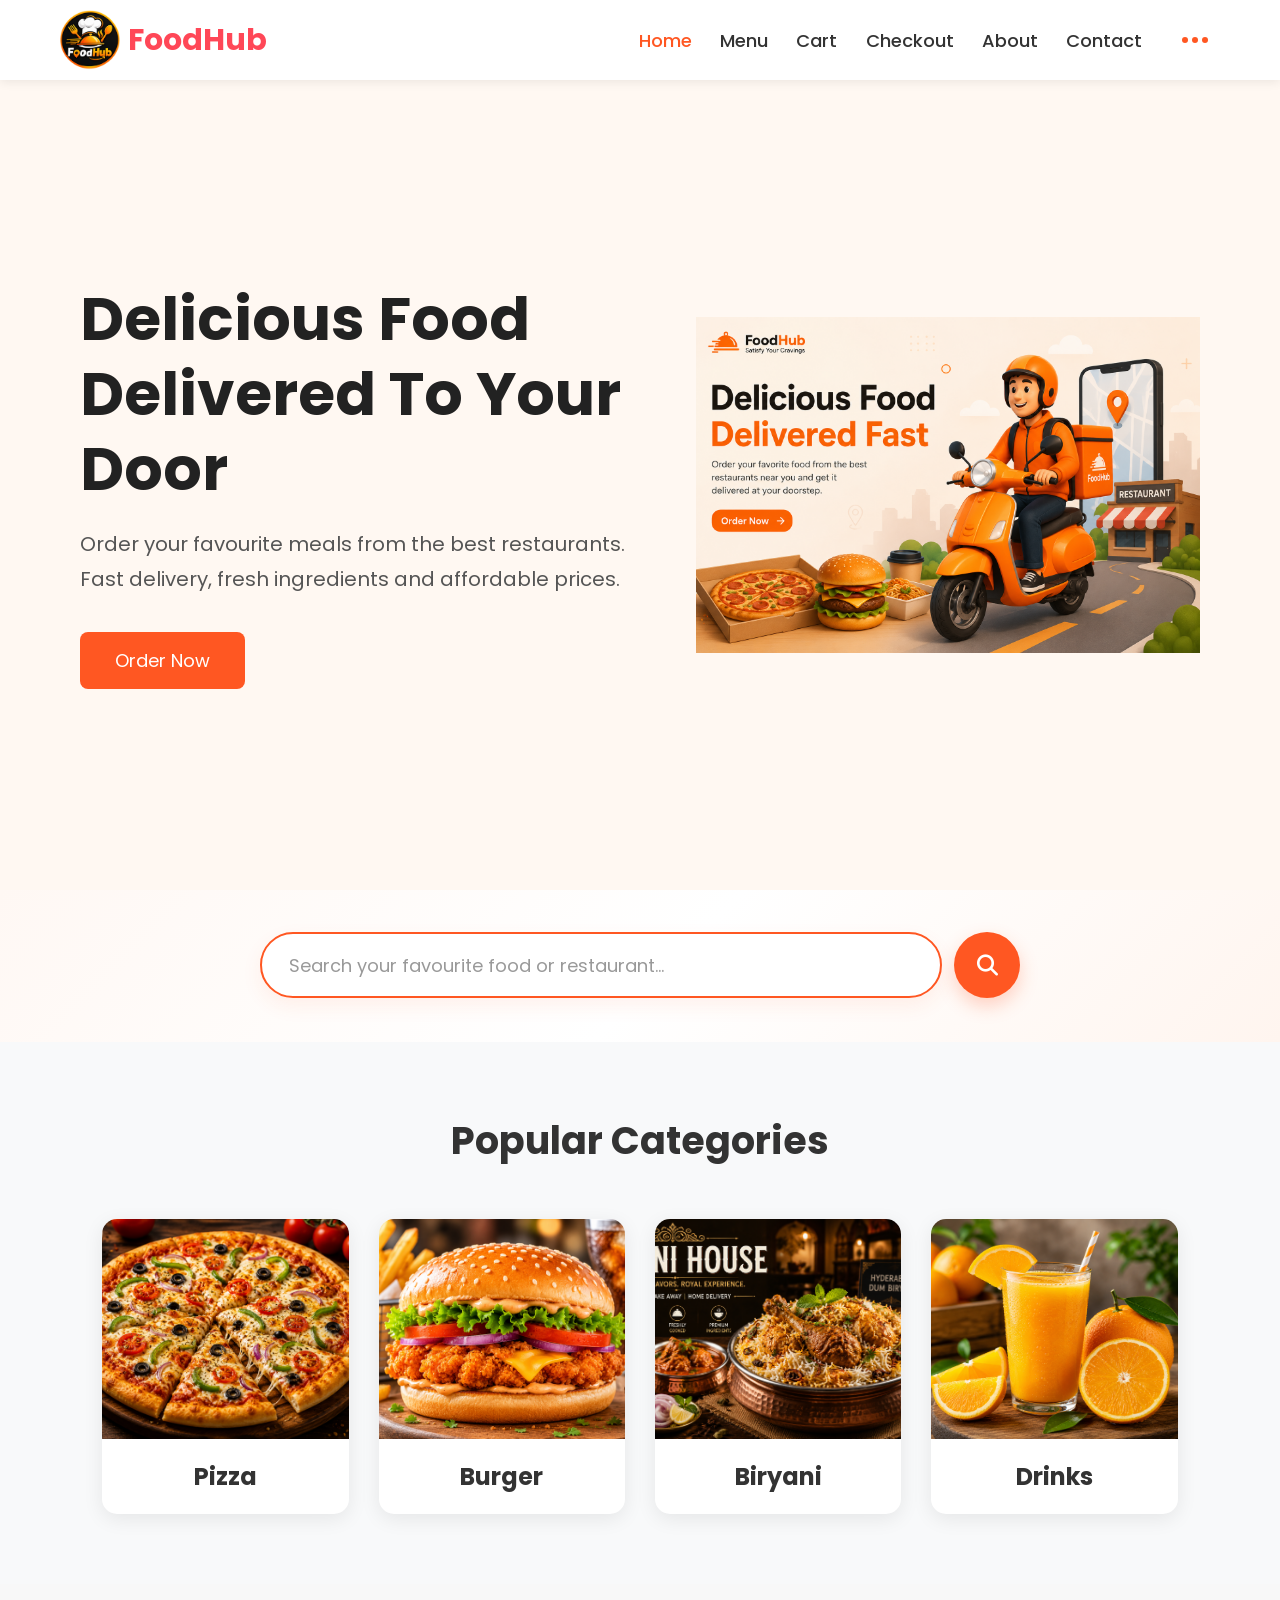
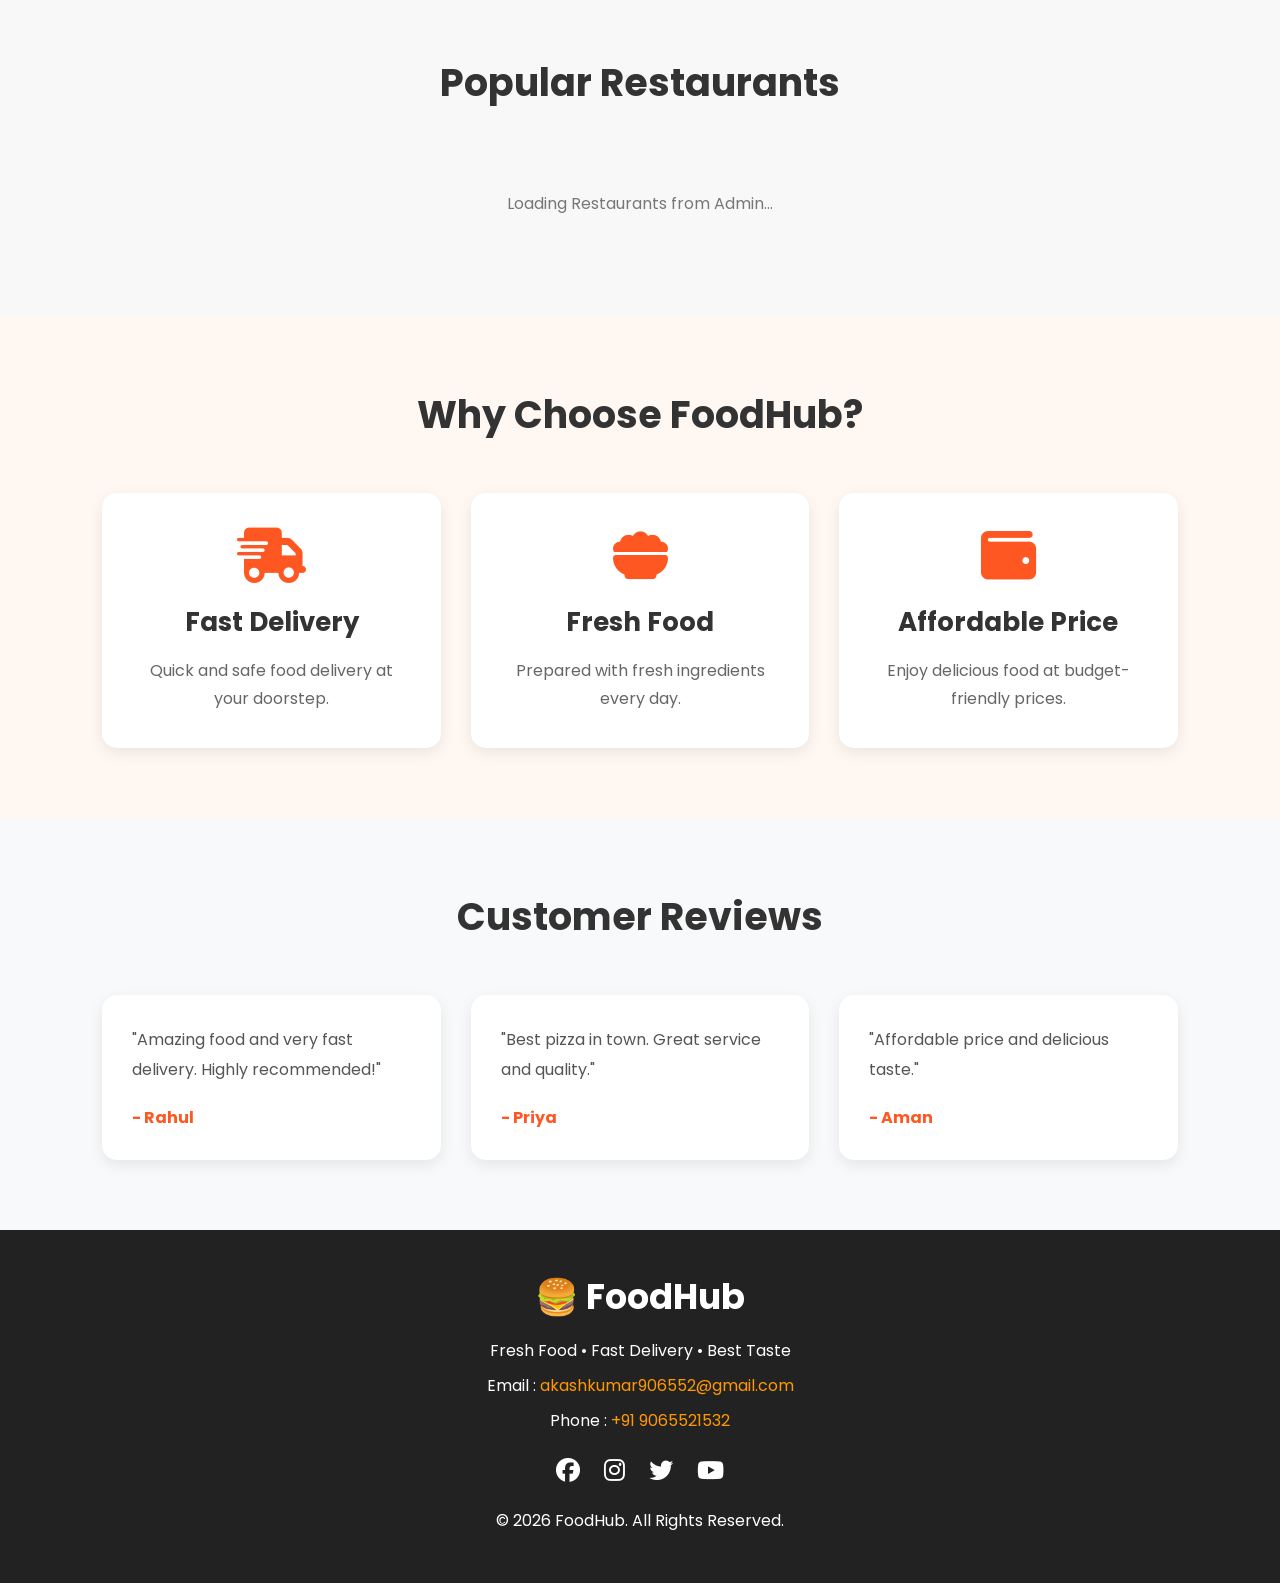
==== commit 5a2ac9a3: "Add Checkout link to navigation menu" ====
--- a/index.html
+++ b/index.html
@@ -33,6 +33,7 @@
                 <li><a href="index.html" class="active">Home</a></li>
                 <li><a href="menu.html">Menu</a></li>
                 <li><a href="cart.html">Cart</a></li>
+                <li><a href="checkout.html">Checkout</a></li>
                 <li><a href="about.html">About</a></li>
                 <li><a href="contact.html">Contact</a></li>
                 <li id="nav-signup" class="auth-nav-item"><a href="signup.html" class="signup-btn">Signup</a></li>
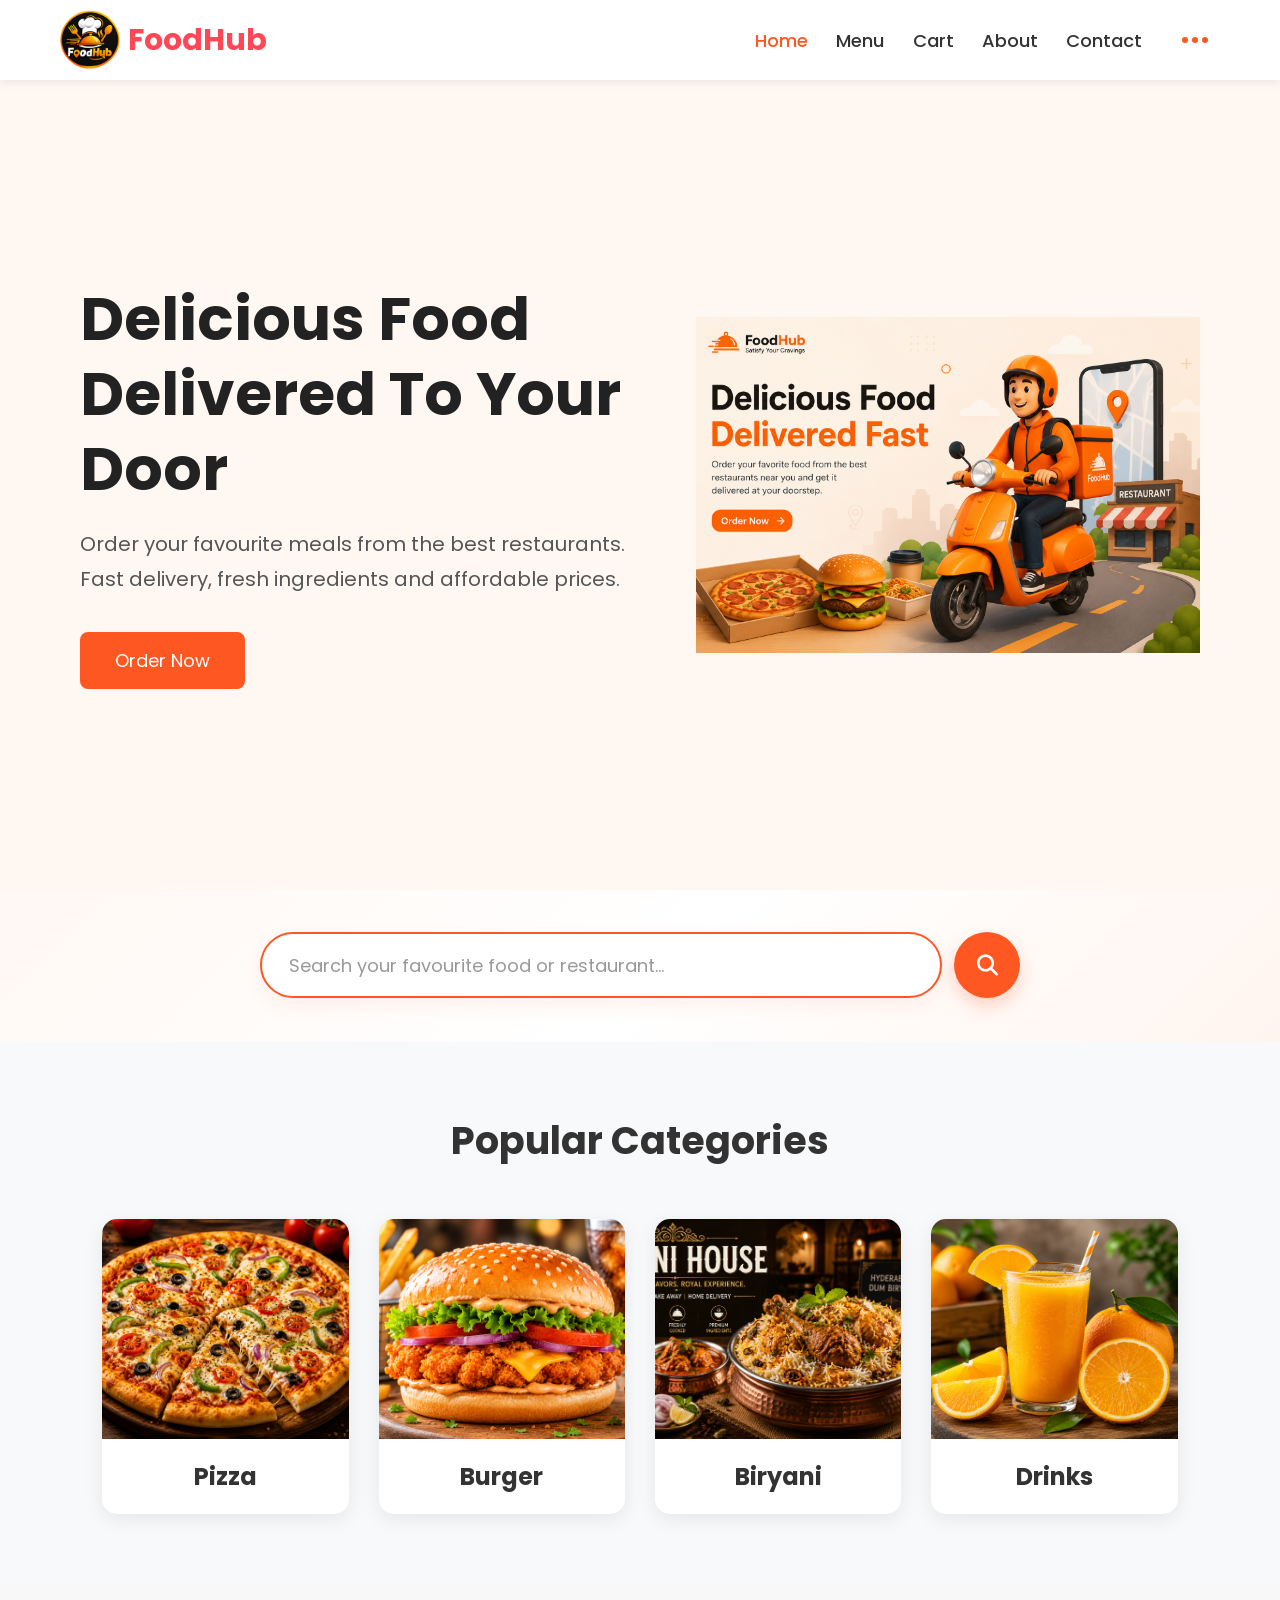
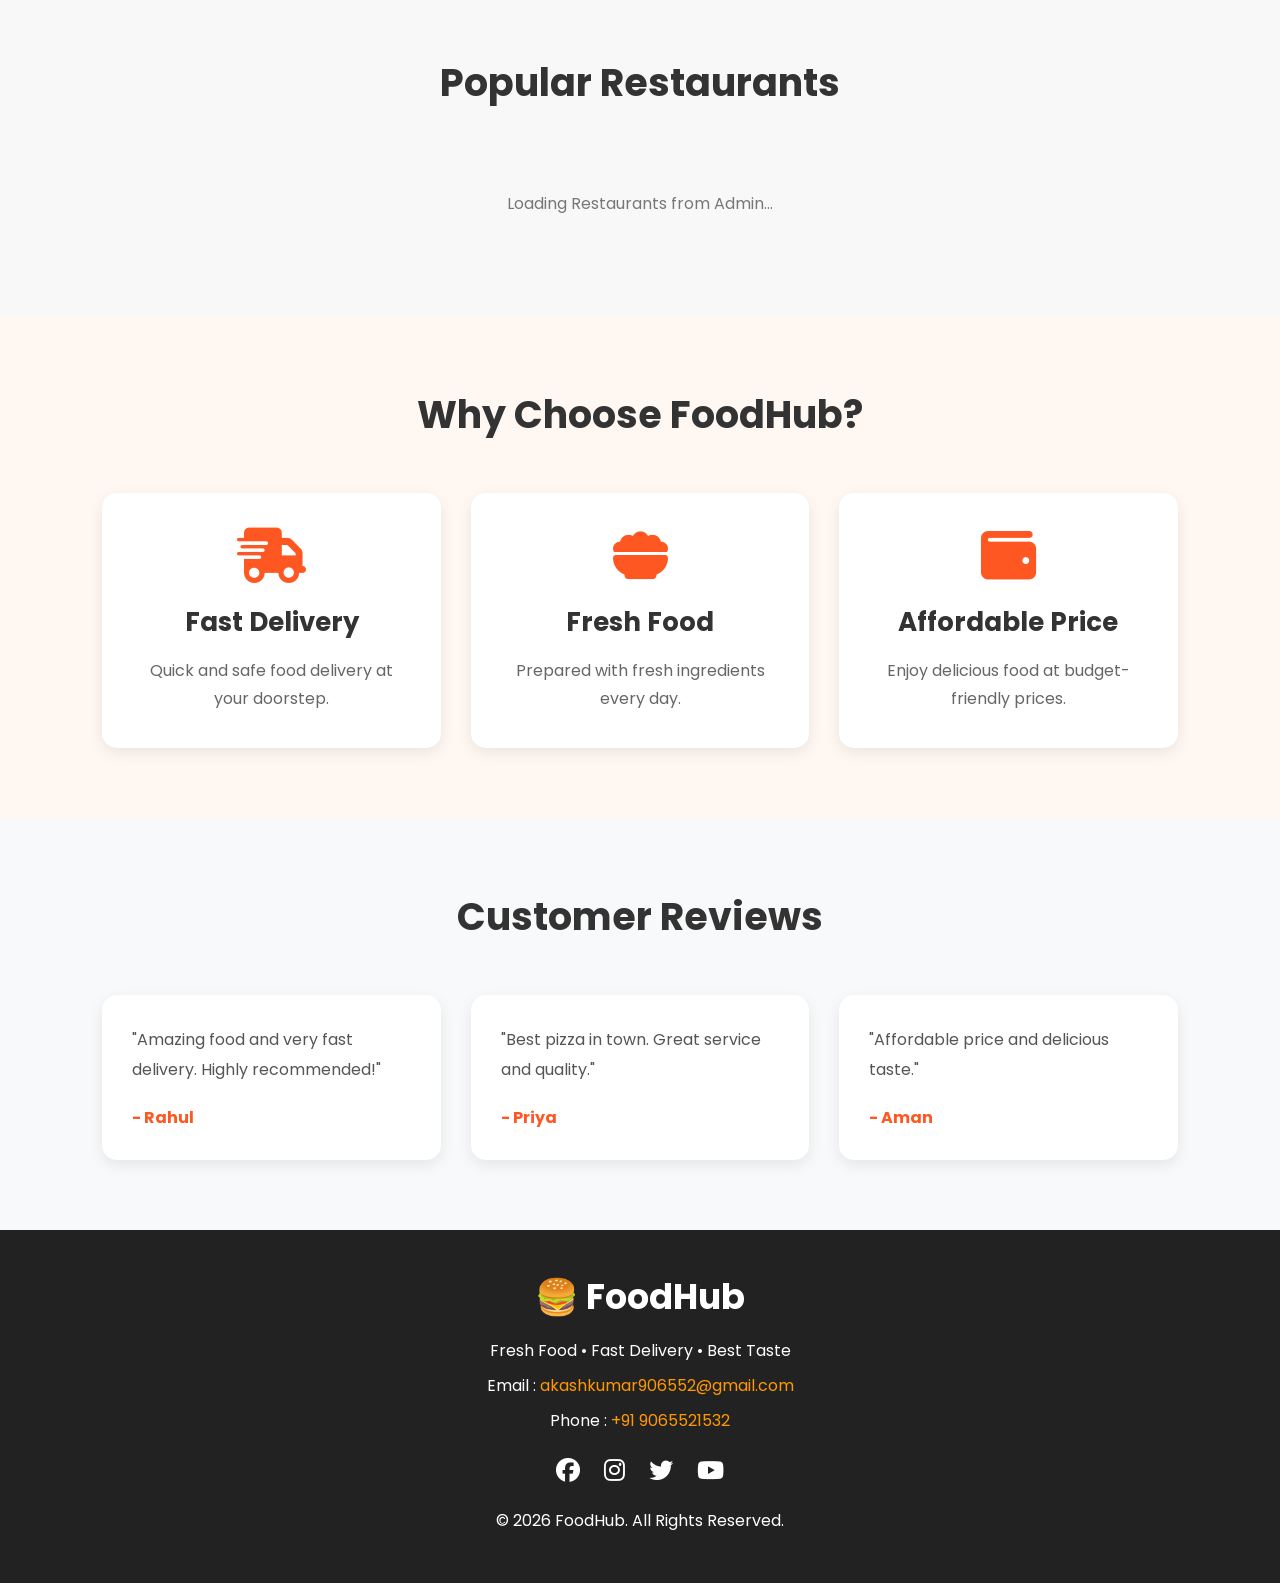
==== commit 3fa02aa6: "Remove 'Checkout' link from navigation Removed the 'Checkout' link from the navigation menu." ====
--- a/index.html
+++ b/index.html
@@ -33,7 +33,6 @@
                 <li><a href="index.html" class="active">Home</a></li>
                 <li><a href="menu.html">Menu</a></li>
                 <li><a href="cart.html">Cart</a></li>
-                <li><a href="checkout.html">Checkout</a></li>
                 <li><a href="about.html">About</a></li>
                 <li><a href="contact.html">Contact</a></li>
                 <li id="nav-signup" class="auth-nav-item"><a href="signup.html" class="signup-btn">Signup</a></li>
